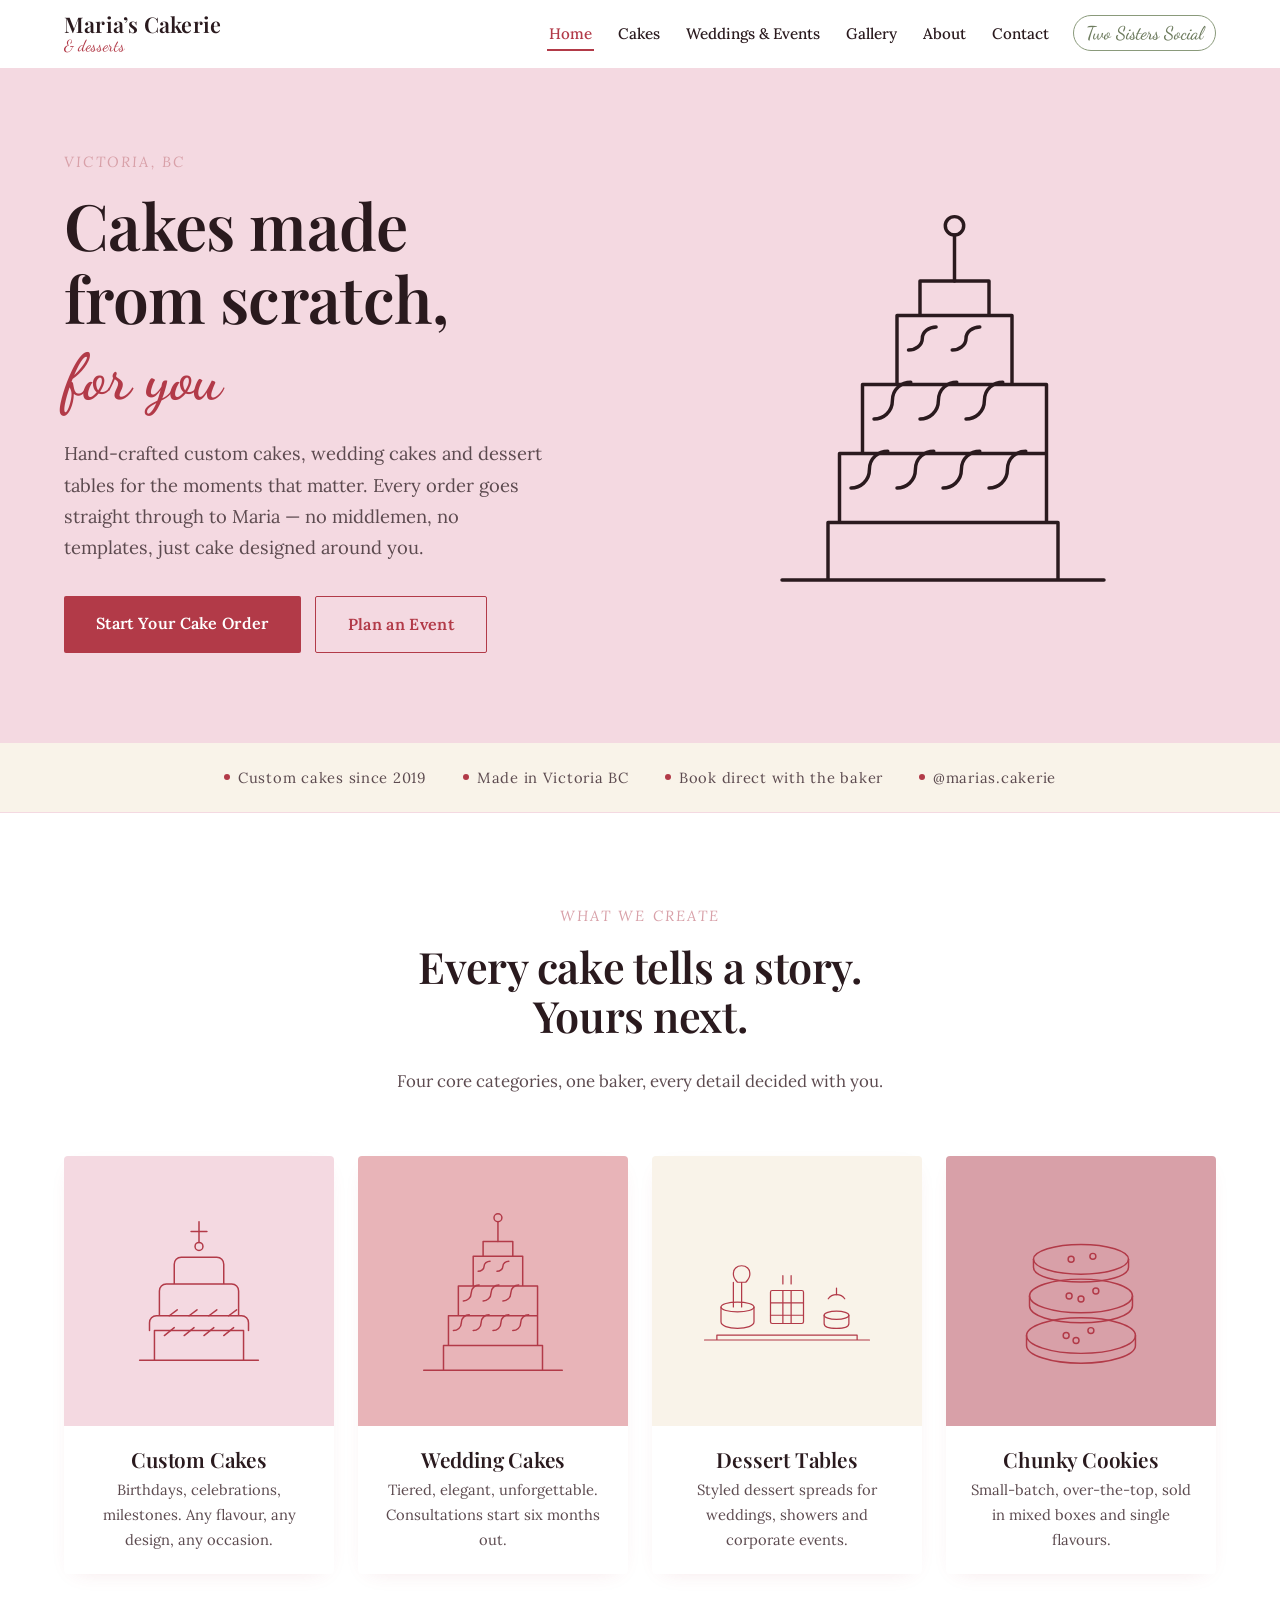
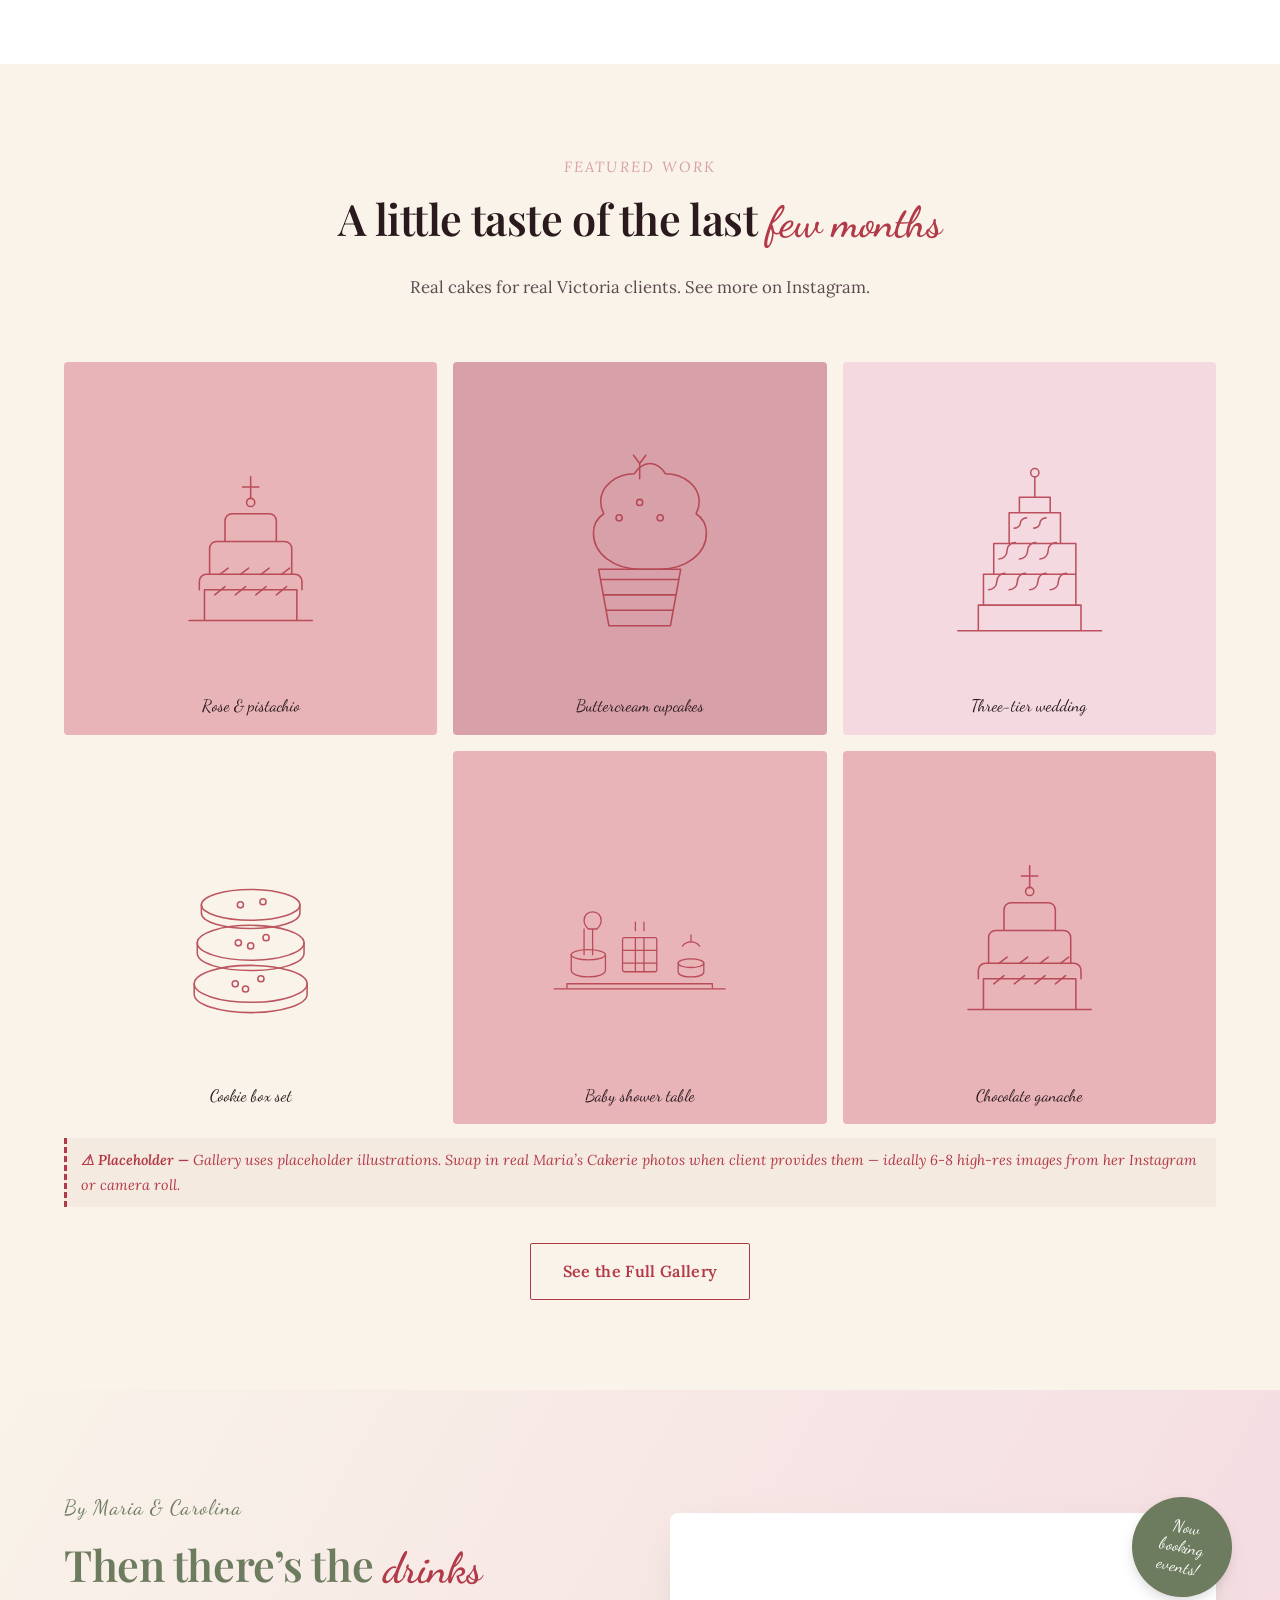
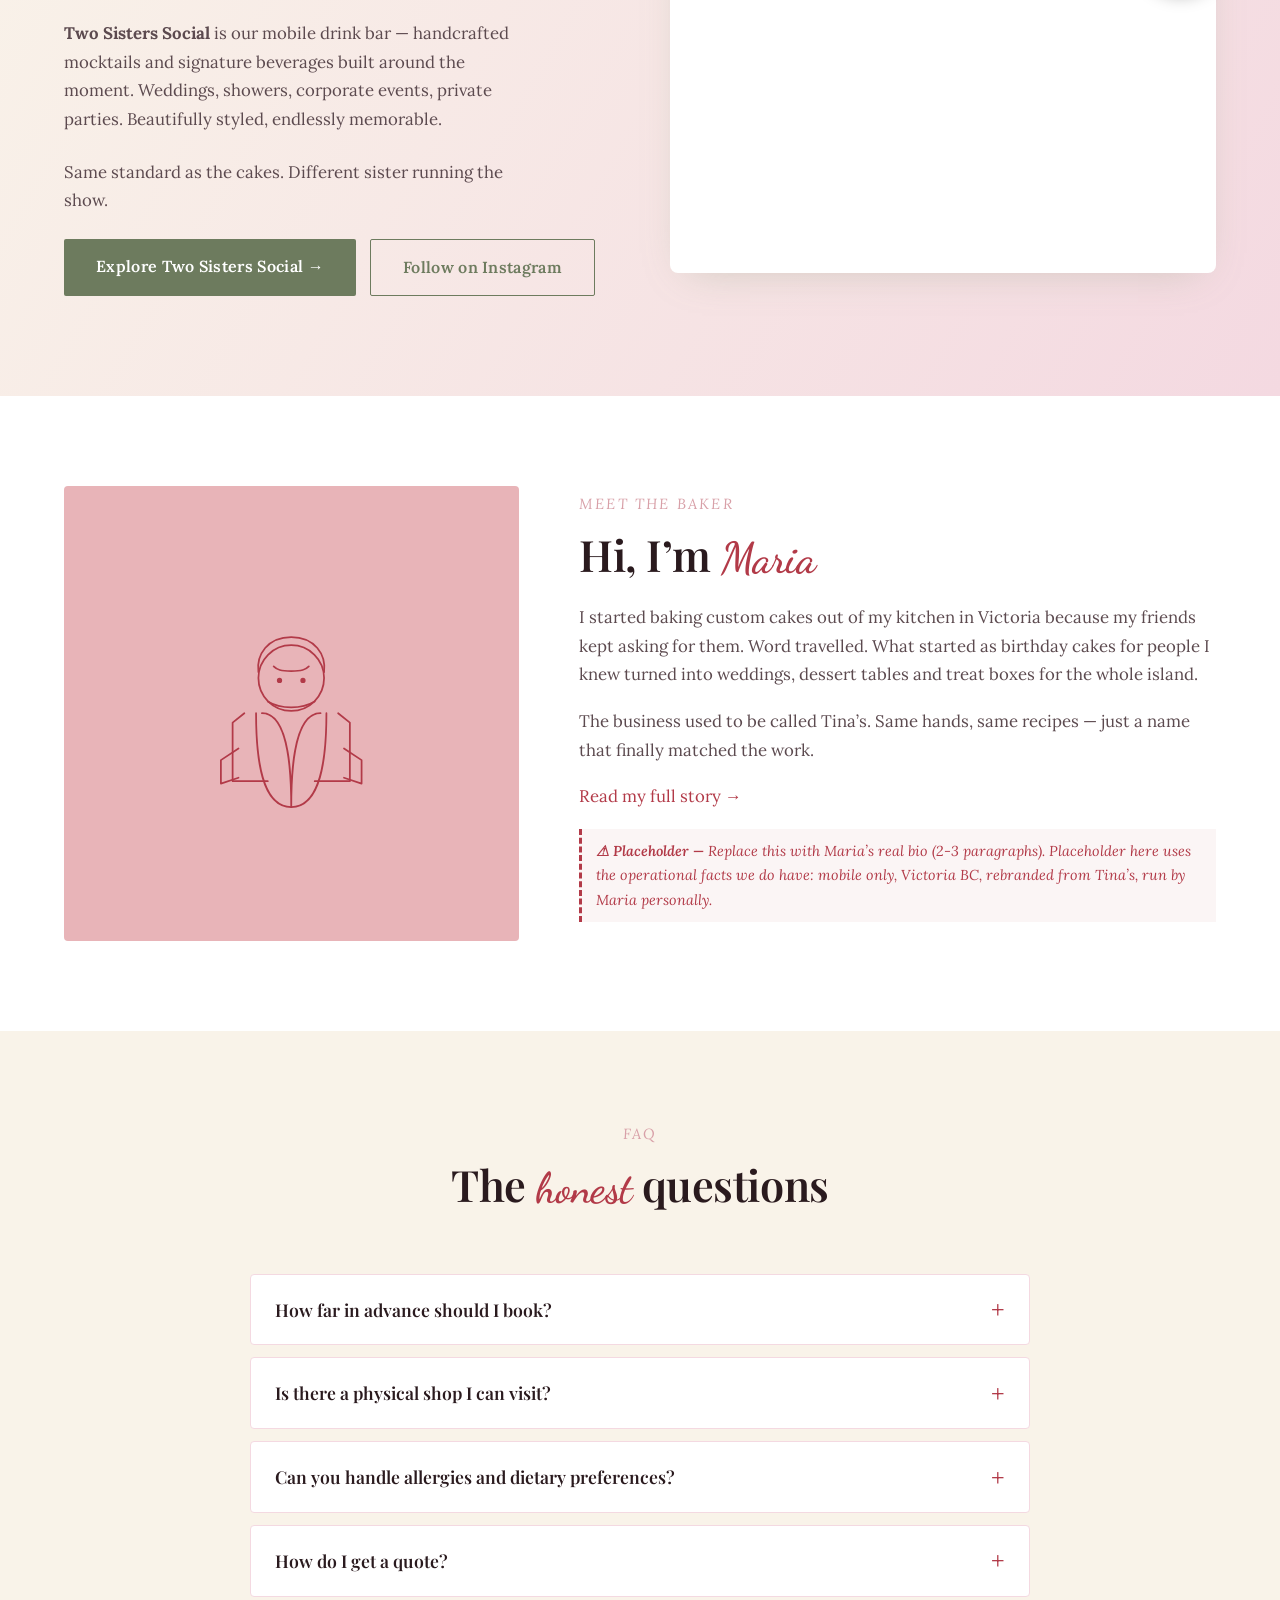
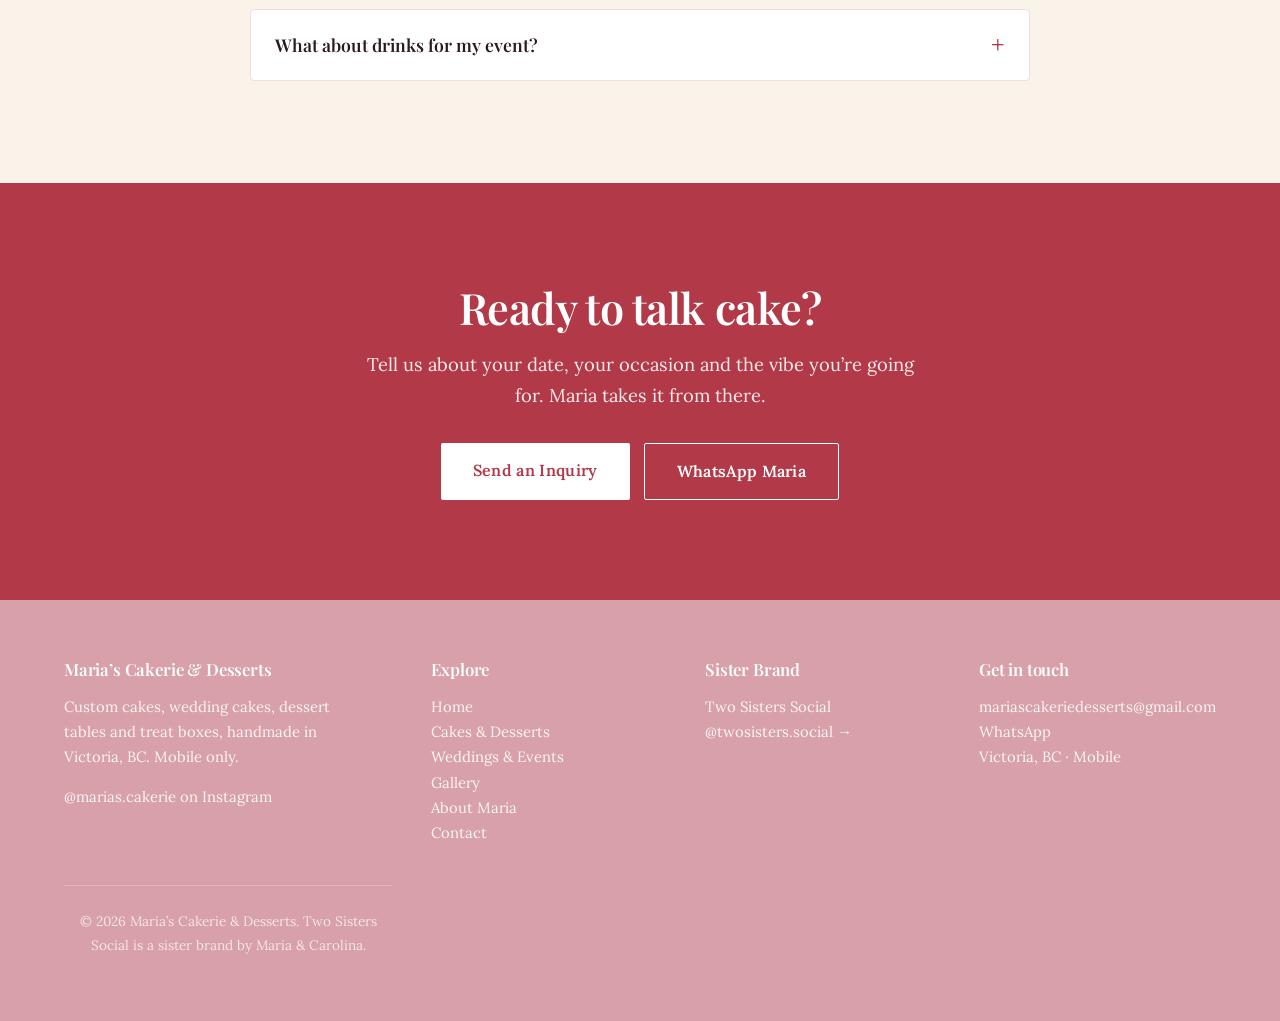
==== index.html @ 23169bbe "maria's cakerie mock — v1" ====
<!doctype html>
<html lang="en">
<head>
<meta charset="UTF-8">
<meta name="viewport" content="width=device-width, initial-scale=1.0">
<title>Maria's Cakerie & Desserts — Custom Cakes in Victoria BC</title>
<meta name="description" content="Custom cakes, wedding cakes, dessert tables and treat boxes handmade in Victoria, BC. Book direct with Maria. Sister brand Two Sisters Social handles the drinks.">
<meta name="robots" content="noindex, nofollow">
<link rel="canonical" href="./">
<link rel="preconnect" href="https://fonts.googleapis.com">
<link rel="preconnect" href="https://fonts.gstatic.com" crossorigin>
<link href="https://fonts.googleapis.com/css2?family=Playfair+Display:wght@400;500;600;700&family=Lora:wght@400;500;600&family=Dancing+Script:wght@500;600;700&display=swap" rel="stylesheet">
<link rel="stylesheet" href="styles.css">
</head>
<body><header>
<div class="wrap">
<a href="index.html" class="brand">
<span class="brand-name">Maria&rsquo;s Cakerie</span>
<span class="brand-sub">&amp; desserts</span>
</a>
<button class="nav-toggle" aria-label="Menu" onclick="document.querySelector('nav ul').classList.toggle('open')">&#9776;</button>
<nav>
<ul>
<li><a href="index.html" class="active">Home</a></li>
<li><a href="cakes.html">Cakes</a></li>
<li><a href="weddings.html">Weddings &amp; Events</a></li>
<li><a href="gallery.html">Gallery</a></li>
<li><a href="about.html">About</a></li>
<li><a href="contact.html">Contact</a></li>
<li><a href="two-sisters.html" class="nav-two-sisters">Two Sisters Social</a></li>
</ul>
</nav>
</div>
</header>
<div class="hero">
<div class="wrap">
<div class="hero-copy">
<span class="eyebrow">Victoria, BC</span>
<h1>Cakes made<br>from scratch, <span class="script">for you</span></h1>
<p class="lede">Hand-crafted custom cakes, wedding cakes and dessert tables for the moments that matter. Every order goes straight through to Maria &mdash; no middlemen, no templates, just cake designed around you.</p>
<div class="hero-cta">
<a href="contact.html" class="btn">Start Your Cake Order</a>
<a href="weddings.html" class="btn btn-outline">Plan an Event</a>
</div>
</div>
<div class="hero-visual">
<div style="width:100%;max-width:460px"><svg viewBox="0 0 200 200" fill="none" stroke="currentColor" stroke-width="1.5" stroke-linecap="round" stroke-linejoin="round"><path d="M30 180h140M50 180v-25h100v25M55 155v-30h90v30M65 125v-30h80v30M80 95v-30h50v30M90 65v-15h30v15"/><path d="M105 50V30"/><circle cx="105" cy="26" r="4"/><path d="M60 140c4 0 8-3 8-8s4-8 8-8M80 140c4 0 8-3 8-8s4-8 8-8M100 140c4 0 8-3 8-8s4-8 8-8M120 140c4 0 8-3 8-8s4-8 8-8M70 110c4 0 8-3 8-8s4-8 8-8M90 110c4 0 8-3 8-8s4-8 8-8M110 110c4 0 8-3 8-8s4-8 8-8"/><path d="M85 80c3 0 6-2 6-5s3-5 6-5"/><path d="M104 80c3 0 6-2 6-5s3-5 6-5"/></svg></div>
</div>
</div>
</div>

<div class="trust-bar">
<div class="wrap">
<ul>
<li>Custom cakes since 2019</li>
<li>Made in Victoria BC</li>
<li>Book direct with the baker</li>
<li><a href="https://www.instagram.com/marias.cakerie" target="_blank" rel="noopener" style="color:inherit">@marias.cakerie</a></li>
</ul>
</div>
</div>

<section>
<div class="wrap">
<div class="section-head">
<span class="eyebrow">What we create</span>
<h2>Every cake tells a story.<br>Yours next.</h2>
<p>Four core categories, one baker, every detail decided with you.</p>
</div>
<div class="grid-4">
<a href="cakes.html" class="card"><div class="card-visual"><svg viewBox="0 0 200 200" fill="none" stroke="currentColor" stroke-width="1.5" stroke-linecap="round" stroke-linejoin="round"><path d="M40 170h120M55 170v-30h90v30M50 140v-8c0-4 3-7 7-7h86c4 0 7 3 7 7v8M60 125v-25c0-4 3-7 7-7h66c4 0 7 3 7 7v25M75 93v-20c0-4 3-7 7-7h36c4 0 7 3 7 7v20"/><circle cx="100" cy="55" r="4"/><path d="M100 51V30"/><path d="M92 40h16"/><path d="M65 145l10-8M85 145l10-8M105 145l10-8M125 145l10-8"/><path d="M70 125l8-6M90 125l8-6M110 125l8-6M130 125l8-6"/></svg></div><div class="card-body"><h3>Custom Cakes</h3><p>Birthdays, celebrations, milestones. Any flavour, any design, any occasion.</p></div></a>
<a href="cakes.html#wedding" class="card"><div class="card-visual rose"><svg viewBox="0 0 200 200" fill="none" stroke="currentColor" stroke-width="1.5" stroke-linecap="round" stroke-linejoin="round"><path d="M30 180h140M50 180v-25h100v25M55 155v-30h90v30M65 125v-30h80v30M80 95v-30h50v30M90 65v-15h30v15"/><path d="M105 50V30"/><circle cx="105" cy="26" r="4"/><path d="M60 140c4 0 8-3 8-8s4-8 8-8M80 140c4 0 8-3 8-8s4-8 8-8M100 140c4 0 8-3 8-8s4-8 8-8M120 140c4 0 8-3 8-8s4-8 8-8M70 110c4 0 8-3 8-8s4-8 8-8M90 110c4 0 8-3 8-8s4-8 8-8M110 110c4 0 8-3 8-8s4-8 8-8"/><path d="M85 80c3 0 6-2 6-5s3-5 6-5"/><path d="M104 80c3 0 6-2 6-5s3-5 6-5"/></svg></div><div class="card-body"><h3>Wedding Cakes</h3><p>Tiered, elegant, unforgettable. Consultations start six months out.</p></div></a>
<a href="cakes.html#tables" class="card"><div class="card-visual cream"><svg viewBox="0 0 240 200" fill="none" stroke="currentColor" stroke-width="1.5" stroke-linecap="round" stroke-linejoin="round"><path d="M20 160h200M35 160v-6h170v6M40 154h160"/><ellipse cx="60" cy="120" rx="20" ry="6"/><path d="M40 120v18c0 5 9 8 20 8s20-3 20-8v-18"/><path d="M55 90v30M65 90v30M60 90c-3-3-5-6-5-10 0-6 4-10 10-10s10 4 10 10c0 4-2 7-5 10z"/><rect x="100" y="100" width="40" height="40" rx="2"/><path d="M100 115h40M100 130h40M115 100v40M125 100v40"/><path d="M115 92v-10M125 92v-10"/><ellipse cx="180" cy="130" rx="15" ry="5"/><path d="M165 130v10c0 4 7 6 15 6s15-2 15-6v-10"/><path d="M170 110c2-3 5-5 10-5s8 2 10 5"/><path d="M180 105v-8"/></svg></div><div class="card-body"><h3>Dessert Tables</h3><p>Styled dessert spreads for weddings, showers and corporate events.</p></div></a>
<a href="cakes.html#cookies" class="card"><div class="card-visual warm"><svg viewBox="0 0 200 200" fill="none" stroke="currentColor" stroke-width="1.5" stroke-linecap="round" stroke-linejoin="round"><ellipse cx="100" cy="145" rx="55" ry="18"/><path d="M45 145v10c0 10 25 18 55 18s55-8 55-18v-10"/><ellipse cx="100" cy="105" rx="52" ry="17"/><path d="M48 105v10c0 10 23 17 52 17s52-7 52-17v-10"/><ellipse cx="100" cy="68" rx="48" ry="15"/><path d="M52 68v8c0 9 22 15 48 15s48-6 48-15v-8"/><circle cx="85" cy="145" r="3"/><circle cx="110" cy="140" r="3"/><circle cx="95" cy="150" r="3"/><circle cx="88" cy="105" r="3"/><circle cx="115" cy="100" r="3"/><circle cx="100" cy="108" r="3"/><circle cx="90" cy="68" r="3"/><circle cx="112" cy="65" r="3"/></svg></div><div class="card-body"><h3>Chunky Cookies</h3><p>Small-batch, over-the-top, sold in mixed boxes and single flavours.</p></div></a>
</div>
</div>
</section>

<section class="tint">
<div class="wrap">
<div class="section-head">
<span class="eyebrow">Featured work</span>
<h2>A little taste of the last <span class="script">few months</span></h2>
<p>Real cakes for real Victoria clients. See more on Instagram.</p>
</div>
<div class="gallery-grid">
<div class="gallery-item"><svg viewBox="0 0 200 200" fill="none" stroke="currentColor" stroke-width="1.5" stroke-linecap="round" stroke-linejoin="round"><path d="M40 170h120M55 170v-30h90v30M50 140v-8c0-4 3-7 7-7h86c4 0 7 3 7 7v8M60 125v-25c0-4 3-7 7-7h66c4 0 7 3 7 7v25M75 93v-20c0-4 3-7 7-7h36c4 0 7 3 7 7v20"/><circle cx="100" cy="55" r="4"/><path d="M100 51V30"/><path d="M92 40h16"/><path d="M65 145l10-8M85 145l10-8M105 145l10-8M125 145l10-8"/><path d="M70 125l8-6M90 125l8-6M110 125l8-6M130 125l8-6"/></svg><span class="caption">Rose &amp; pistachio</span></div>
<div class="gallery-item"><svg viewBox="0 0 200 200" fill="none" stroke="currentColor" stroke-width="1.5" stroke-linecap="round" stroke-linejoin="round"><path d="M60 120l10 55h60l10-55M60 120h80M62 130h76M65 145h70M68 160h64"/><path d="M100 120c-25 0-45-15-45-35 0-8 4-15 10-19-2-4-3-8-3-12 0-15 15-27 33-27 3-6 9-10 15-10s12 4 15 10c18 0 33 12 33 27 0 4-1 8-3 12 6 4 10 11 10 19 0 20-20 35-45 35H100z"/><path d="M100 32v-15M100 17l-6-8M100 17l6-8"/><circle cx="80" cy="70" r="3"/><circle cx="120" cy="70" r="3"/><circle cx="100" cy="55" r="3"/></svg><span class="caption">Buttercream cupcakes</span></div>
<div class="gallery-item"><svg viewBox="0 0 200 200" fill="none" stroke="currentColor" stroke-width="1.5" stroke-linecap="round" stroke-linejoin="round"><path d="M30 180h140M50 180v-25h100v25M55 155v-30h90v30M65 125v-30h80v30M80 95v-30h50v30M90 65v-15h30v15"/><path d="M105 50V30"/><circle cx="105" cy="26" r="4"/><path d="M60 140c4 0 8-3 8-8s4-8 8-8M80 140c4 0 8-3 8-8s4-8 8-8M100 140c4 0 8-3 8-8s4-8 8-8M120 140c4 0 8-3 8-8s4-8 8-8M70 110c4 0 8-3 8-8s4-8 8-8M90 110c4 0 8-3 8-8s4-8 8-8M110 110c4 0 8-3 8-8s4-8 8-8"/><path d="M85 80c3 0 6-2 6-5s3-5 6-5"/><path d="M104 80c3 0 6-2 6-5s3-5 6-5"/></svg><span class="caption">Three-tier wedding</span></div>
<div class="gallery-item"><svg viewBox="0 0 200 200" fill="none" stroke="currentColor" stroke-width="1.5" stroke-linecap="round" stroke-linejoin="round"><ellipse cx="100" cy="145" rx="55" ry="18"/><path d="M45 145v10c0 10 25 18 55 18s55-8 55-18v-10"/><ellipse cx="100" cy="105" rx="52" ry="17"/><path d="M48 105v10c0 10 23 17 52 17s52-7 52-17v-10"/><ellipse cx="100" cy="68" rx="48" ry="15"/><path d="M52 68v8c0 9 22 15 48 15s48-6 48-15v-8"/><circle cx="85" cy="145" r="3"/><circle cx="110" cy="140" r="3"/><circle cx="95" cy="150" r="3"/><circle cx="88" cy="105" r="3"/><circle cx="115" cy="100" r="3"/><circle cx="100" cy="108" r="3"/><circle cx="90" cy="68" r="3"/><circle cx="112" cy="65" r="3"/></svg><span class="caption">Cookie box set</span></div>
<div class="gallery-item"><svg viewBox="0 0 240 200" fill="none" stroke="currentColor" stroke-width="1.5" stroke-linecap="round" stroke-linejoin="round"><path d="M20 160h200M35 160v-6h170v6M40 154h160"/><ellipse cx="60" cy="120" rx="20" ry="6"/><path d="M40 120v18c0 5 9 8 20 8s20-3 20-8v-18"/><path d="M55 90v30M65 90v30M60 90c-3-3-5-6-5-10 0-6 4-10 10-10s10 4 10 10c0 4-2 7-5 10z"/><rect x="100" y="100" width="40" height="40" rx="2"/><path d="M100 115h40M100 130h40M115 100v40M125 100v40"/><path d="M115 92v-10M125 92v-10"/><ellipse cx="180" cy="130" rx="15" ry="5"/><path d="M165 130v10c0 4 7 6 15 6s15-2 15-6v-10"/><path d="M170 110c2-3 5-5 10-5s8 2 10 5"/><path d="M180 105v-8"/></svg><span class="caption">Baby shower table</span></div>
<div class="gallery-item"><svg viewBox="0 0 200 200" fill="none" stroke="currentColor" stroke-width="1.5" stroke-linecap="round" stroke-linejoin="round"><path d="M40 170h120M55 170v-30h90v30M50 140v-8c0-4 3-7 7-7h86c4 0 7 3 7 7v8M60 125v-25c0-4 3-7 7-7h66c4 0 7 3 7 7v25M75 93v-20c0-4 3-7 7-7h36c4 0 7 3 7 7v20"/><circle cx="100" cy="55" r="4"/><path d="M100 51V30"/><path d="M92 40h16"/><path d="M65 145l10-8M85 145l10-8M105 145l10-8M125 145l10-8"/><path d="M70 125l8-6M90 125l8-6M110 125l8-6M130 125l8-6"/></svg><span class="caption">Chocolate ganache</span></div>
</div>
<div class="todo">Gallery uses placeholder illustrations. Swap in real Maria&rsquo;s Cakerie photos when client provides them &mdash; ideally 6-8 high-res images from her Instagram or camera roll.</div>
<p style="text-align:center;margin-top:36px"><a href="gallery.html" class="btn btn-outline">See the Full Gallery</a></p>
</div>
</section>

<!-- TWO SISTERS TEASER — the sister-brand bridge, per client's hard requirement -->
<div class="ts-teaser">
<div class="wrap">
<div>
<span class="eyebrow">By Maria &amp; Carolina</span>
<h2>Then there&rsquo;s the <span class="script">drinks</span></h2>
<p><strong>Two Sisters Social</strong> is our mobile drink bar &mdash; handcrafted mocktails and signature beverages built around the moment. Weddings, showers, corporate events, private parties. Beautifully styled, endlessly memorable.</p>
<p>Same standard as the cakes. Different sister running the show.</p>
<div class="hero-cta">
<a href="two-sisters.html" class="btn btn-sage">Explore Two Sisters Social &rarr;</a>
<a href="https://www.instagram.com/twosisters.social/" target="_blank" rel="noopener" class="btn btn-outline" style="border-color:var(--sage-dark);color:var(--sage-dark)">Follow on Instagram</a>
</div>
</div>
<div class="ts-visual">
<div class="ts-badge">Now booking events!</div>
<div><svg viewBox="0 0 240 200" fill="none" stroke="currentColor" stroke-width="1.5" stroke-linecap="round" stroke-linejoin="round"><rect x="30" y="70" width="180" height="90" rx="4"/><path d="M30 100h180M55 70v-15c0-3 2-5 5-5h120c3 0 5 2 5 5v15"/><circle cx="70" cy="175" r="12"/><circle cx="170" cy="175" r="12"/><path d="M70 175h100"/><path d="M60 130c0 3 3 5 5 5h20c3 0 5-2 5-5v-15H60zM100 130c0 3 3 5 5 5h20c3 0 5-2 5-5v-15h-30zM140 130c0 3 3 5 5 5h20c3 0 5-2 5-5v-15h-30zM180 130c0 3 3 5 5 5h20c3 0 5-2 5-5v-15h-30z"/><path d="M85 82v10M120 82v10M155 82v10M190 82v10"/><path d="M55 40h130c8 0 15-6 15-14"/><circle cx="200" cy="26" r="3"/></svg></div>
</div>
</div>
</div>

<section>
<div class="wrap">
<div class="about-preview">
<div class="about-photo"><svg viewBox="0 0 200 200" fill="none" stroke="currentColor" stroke-width="1.5" stroke-linecap="round" stroke-linejoin="round"><circle cx="100" cy="70" r="28"/><path d="M72 65c-2-15 8-30 28-30s30 15 28 30"/><path d="M60 100l-10 8v50h30M140 100l10 8v50h-30"/><path d="M75 100c25 0 25 60 25 80M125 100c-25 0-25 60-25 80"/><path d="M70 100c0 40 5 80 30 80s30-40 30-80"/><path d="M80 90c5 3 10 5 20 5s15-2 20-5"/><path d="M85 60c3 3 6 4 15 4s12-1 15-4"/><circle cx="90" cy="72" r="1.5" fill="currentColor"/><circle cx="110" cy="72" r="1.5" fill="currentColor"/><path d="M55 130l-15 10v20l15-5M145 130l15 10v20l-15-5"/></svg></div>
<div class="about-copy">
<span class="eyebrow">Meet the baker</span>
<h2>Hi, I&rsquo;m <span class="script">Maria</span></h2>
<p>I started baking custom cakes out of my kitchen in Victoria because my friends kept asking for them. Word travelled. What started as birthday cakes for people I knew turned into weddings, dessert tables and treat boxes for the whole island.</p>
<p>The business used to be called Tina&rsquo;s. Same hands, same recipes &mdash; just a name that finally matched the work.</p>
<p><a href="about.html">Read my full story &rarr;</a></p>
<div class="todo">Replace this with Maria&rsquo;s real bio (2-3 paragraphs). Placeholder here uses the operational facts we do have: mobile only, Victoria BC, rebranded from Tina&rsquo;s, run by Maria personally.</div>
</div>
</div>
</div>
</section>

<section class="tint">
<div class="wrap">
<div class="section-head">
<span class="eyebrow">FAQ</span>
<h2>The <span class="script">honest</span> questions</h2>
</div>
<div class="faq-list">
<details><summary>How far in advance should I book?</summary><p>Custom cakes and dessert tables are best booked 3-4 weeks out. Wedding cakes: six months minimum, ideally at the same time you book your venue. Two Sisters Social is booking events season-by-season.</p><div class="todo">Confirm lead-time policy with Maria.</div></details>
<details><summary>Is there a physical shop I can visit?</summary><p>Maria&rsquo;s Cakerie is mobile-only. Every order is baked to order, and we coordinate pickup or delivery in the greater Victoria BC area directly with you.</p></details>
<details><summary>Can you handle allergies and dietary preferences?</summary><p>Yes &mdash; gluten-free, dairy-free and vegan options are available on request. Please flag every allergy in your inquiry so we can plan the recipe and the kitchen accordingly.</p><div class="todo">Confirm dietary options actually offered.</div></details>
<details><summary>How do I get a quote?</summary><p>Send an inquiry through the <a href="contact.html">contact form</a> or WhatsApp with the date, guest count and any inspiration images you have. Maria will follow up within 24 hours with a quote and next steps.</p></details>
<details><summary>What about drinks for my event?</summary><p>That&rsquo;s where <a href="two-sisters.html">Two Sisters Social</a> comes in &mdash; our mobile drink bar for weddings, showers, corporate events and private parties. Book them alongside your cake for a full sweet-and-drinks experience.</p></details>
</div>
</div>
</section>

<div class="final-cta">
<div class="wrap">
<h2>Ready to talk cake?</h2>
<p>Tell us about your date, your occasion and the vibe you&rsquo;re going for. Maria takes it from there.</p>
<div class="hero-cta" style="justify-content:center">
<a href="contact.html" class="btn">Send an Inquiry</a>
<a href="https://wa.me/message/IQIPNK3446MJO1" target="_blank" rel="noopener" class="btn btn-outline">WhatsApp Maria</a>
</div>
</div>
</div>
<footer>
<div class="wrap">
<div class="footer-brand">
<h4>Maria&rsquo;s Cakerie &amp; Desserts</h4>
<p>Custom cakes, wedding cakes, dessert tables and treat boxes, handmade in Victoria, BC. Mobile only.</p>
<p style="margin-top:14px"><a href="https://www.instagram.com/marias.cakerie" target="_blank" rel="noopener">@marias.cakerie on Instagram</a></p>
</div>
<div>
<h4>Explore</h4>
<ul>
<li><a href="index.html">Home</a></li>
<li><a href="cakes.html">Cakes &amp; Desserts</a></li>
<li><a href="weddings.html">Weddings &amp; Events</a></li>
<li><a href="gallery.html">Gallery</a></li>
<li><a href="about.html">About Maria</a></li>
<li><a href="contact.html">Contact</a></li>
</ul>
</div>
<div>
<h4>Sister Brand</h4>
<ul>
<li><a href="two-sisters.html">Two Sisters Social</a></li>
<li><a href="https://www.instagram.com/twosisters.social/" target="_blank" rel="noopener">@twosisters.social &rarr;</a></li>
</ul>
</div>
<div>
<h4>Get in touch</h4>
<ul>
<li><a href="mailto:mariascakeriedesserts@gmail.com">mariascakeriedesserts@gmail.com</a></li>
<li><a href="https://wa.me/message/IQIPNK3446MJO1" target="_blank" rel="noopener">WhatsApp</a></li>
<li>Victoria, BC &middot; Mobile</li>
</ul>
</div>
</div>
<div class="wrap">
<div class="copyright">
&copy; 2026 Maria&rsquo;s Cakerie &amp; Desserts. Two Sisters Social is a sister brand by Maria &amp; Carolina.
</div>
</div>
</footer>
<script>
// Contact form no-op (mock only) — swaps to a success message
document.addEventListener('submit', function(e){
  if (e.target.matches('.contact-form')) {
    e.preventDefault();
    e.target.querySelector('.success').classList.add('show');
    e.target.querySelector('.btn').textContent = 'Sent! Maria will be in touch.';
    e.target.querySelector('.btn').disabled = true;
  }
});
</script>
</body>
</html>
---- styles.css ----
:root{
  --soft-pink:#F4D9E1;
  --brand-pink:#E8B4B8;
  --warm-rose:#D8A0A8;
  --deep-rose:#B58691;
  --cream:#F9F3E9;
  --cranberry:#B23A48;
  --cranberry-dark:#8E2C39;
  --ink:#2A1A1E;
  --steel:#5C4A4F;
  --sage:#8A9A7B;
  --sage-dark:#6D7B5E;
}
*{margin:0;padding:0;box-sizing:border-box}
html{-webkit-text-size-adjust:100%;scroll-behavior:smooth}
body{font-family:'Lora',Georgia,serif;color:var(--ink);background:#fff;line-height:1.7;font-size:17px}
img{max-width:100%;height:auto;display:block}
a{color:var(--cranberry);text-decoration:none}
a:hover{color:var(--cranberry-dark)}
.wrap{max-width:1200px;margin:0 auto;padding:0 24px}
.narrow{max-width:780px;margin:0 auto;padding:0 24px}

/* Typography */
h1,h2,h3,h4{font-family:'Playfair Display',Georgia,serif;font-weight:600;color:var(--ink);letter-spacing:-.01em;line-height:1.15}
h1{font-size:clamp(2.4rem,5vw,4rem)}
h2{font-size:clamp(1.8rem,3.5vw,2.7rem);margin-bottom:.6em}
h3{font-size:1.3rem;margin-bottom:.4em}
.script{font-family:'Dancing Script',cursive;font-weight:600;color:var(--cranberry)}
.eyebrow{font-family:'Lora',serif;font-style:italic;color:var(--warm-rose);font-size:.92rem;letter-spacing:.15em;text-transform:uppercase;margin-bottom:14px;display:block}

/* Header */
header{background:#fff;border-bottom:1px solid var(--soft-pink);position:sticky;top:0;z-index:100;padding:14px 0}
header .wrap{display:flex;align-items:center;justify-content:space-between;gap:16px}
.brand{display:flex;flex-direction:column;line-height:1;text-decoration:none}
.brand .brand-name{font-family:'Playfair Display',serif;font-size:1.35rem;color:var(--ink);font-weight:600;letter-spacing:.01em}
.brand .brand-sub{font-family:'Dancing Script',cursive;font-size:1rem;color:var(--cranberry);margin-top:2px}
nav ul{list-style:none;display:flex;gap:22px;align-items:center;margin:0}
nav a{color:var(--ink);font-size:.95rem;font-weight:500;padding:6px 2px;border-bottom:2px solid transparent;transition:border-color .18s,color .18s}
nav a:hover,nav a.active{border-bottom-color:var(--cranberry);color:var(--cranberry)}
nav a.nav-two-sisters{color:var(--sage-dark);font-family:'Dancing Script',cursive;font-size:1.15rem;padding:6px 12px;border:1.5px solid var(--sage);border-radius:20px;border-bottom:1.5px solid var(--sage)}
nav a.nav-two-sisters:hover{background:var(--sage);color:#fff}
.nav-toggle{display:none;background:none;border:0;font-size:1.6rem;color:var(--ink);cursor:pointer}

/* Buttons */
.btn{display:inline-block;padding:14px 32px;background:var(--cranberry);color:#fff;font-family:'Lora',serif;font-size:1rem;font-weight:600;border:0;border-radius:2px;cursor:pointer;letter-spacing:.02em;transition:background .18s,transform .12s}
.btn:hover{background:var(--cranberry-dark);color:#fff;transform:translateY(-1px)}
.btn-outline{background:transparent;color:var(--cranberry);border:1.5px solid var(--cranberry)}
.btn-outline:hover{background:var(--cranberry);color:#fff}
.btn-sage{background:var(--sage-dark)}
.btn-sage:hover{background:var(--sage)}
.btn-lg{padding:18px 44px;font-size:1.1rem}

/* Hero */
.hero{background:var(--soft-pink);padding:80px 0 90px;position:relative;overflow:hidden}
.hero .wrap{display:grid;grid-template-columns:1fr 1fr;gap:60px;align-items:center}
.hero-copy h1{margin-bottom:24px}
.hero-copy h1 .script{display:block;margin-top:6px}
.hero-copy p.lede{font-size:1.15rem;color:var(--steel);margin-bottom:32px;max-width:480px}
.hero-cta{display:flex;gap:14px;flex-wrap:wrap}
.hero-visual{position:relative;min-height:420px;display:flex;align-items:center;justify-content:center}
.hero-visual svg{width:100%;max-width:460px;height:auto}
.hero-decor{position:absolute;opacity:.35}
.hero-decor.top-left{top:-30px;left:-30px;width:180px;transform:rotate(-15deg)}
.hero-decor.bot-right{bottom:-40px;right:-40px;width:220px;transform:rotate(20deg)}

/* Trust bar */
.trust-bar{background:var(--cream);padding:22px 0;border-bottom:1px solid var(--soft-pink)}
.trust-bar ul{list-style:none;display:flex;justify-content:center;gap:36px;flex-wrap:wrap;color:var(--steel);font-size:.92rem;letter-spacing:.05em}
.trust-bar li{display:flex;align-items:center;gap:8px}
.trust-bar li::before{content:"";display:block;width:6px;height:6px;background:var(--cranberry);border-radius:50%}

/* Sections */
section{padding:90px 0}
section.tint{background:var(--cream)}
section.pink{background:var(--soft-pink)}
.section-head{text-align:center;max-width:640px;margin:0 auto 60px}
.section-head p{color:var(--steel);font-size:1.05rem;margin-top:12px}

/* What we create grid */
.grid-4{display:grid;grid-template-columns:repeat(4,1fr);gap:24px}
.card{background:#fff;border-radius:4px;overflow:hidden;box-shadow:0 6px 22px -12px rgba(178,58,72,.18);transition:transform .18s,box-shadow .18s}
.card:hover{transform:translateY(-4px);box-shadow:0 12px 32px -12px rgba(178,58,72,.28)}
.card-visual{aspect-ratio:1;background:var(--soft-pink);display:flex;align-items:center;justify-content:center;padding:36px}
.card-visual svg{max-width:100%;max-height:100%;height:auto;color:var(--cranberry)}
.card-body{padding:22px 20px;text-align:center}
.card-body h3{margin-bottom:6px}
.card-body p{color:var(--steel);font-size:.92rem}
.card-visual.rose{background:var(--brand-pink)}
.card-visual.cream{background:var(--cream)}
.card-visual.warm{background:var(--warm-rose)}

/* Gallery / featured work */
.gallery-grid{display:grid;grid-template-columns:repeat(3,1fr);gap:16px}
.gallery-item{aspect-ratio:1;background:var(--brand-pink);border-radius:4px;overflow:hidden;position:relative;display:flex;align-items:center;justify-content:center;padding:40px}
.gallery-item:nth-child(2n){background:var(--warm-rose)}
.gallery-item:nth-child(3n){background:var(--soft-pink)}
.gallery-item:nth-child(4n){background:var(--cream)}
.gallery-item:nth-child(6n){background:var(--brand-pink)}
.gallery-item svg{max-width:70%;max-height:70%;color:var(--cranberry);opacity:.85}
.gallery-item .caption{position:absolute;bottom:14px;left:16px;right:16px;font-family:'Dancing Script',cursive;color:var(--ink);font-size:1.05rem;text-align:center}
.gallery-tall{grid-row:span 2;aspect-ratio:1/2}

/* Two Sisters teaser */
.ts-teaser{background:linear-gradient(120deg,var(--cream) 0%,var(--soft-pink) 100%);padding:100px 0;position:relative;overflow:hidden}
.ts-teaser .wrap{display:grid;grid-template-columns:1fr 1fr;gap:60px;align-items:center}
.ts-teaser .eyebrow{color:var(--sage-dark);font-family:'Dancing Script',cursive;font-style:normal;font-size:1.3rem;letter-spacing:.05em;text-transform:none}
.ts-teaser h2{color:var(--sage-dark)}
.ts-teaser p{color:var(--steel);font-size:1.05rem;margin-bottom:24px;max-width:460px}
.ts-visual{position:relative;min-height:360px;display:flex;align-items:center;justify-content:center;background:#fff;border-radius:8px;padding:40px;box-shadow:0 12px 40px -18px rgba(138,154,123,.4)}
.ts-visual svg{max-width:280px;height:auto;color:var(--sage-dark)}
.ts-badge{position:absolute;top:-16px;right:-16px;background:var(--sage-dark);color:#fff;font-family:'Dancing Script',cursive;font-size:1.05rem;padding:14px 20px;border-radius:50%;transform:rotate(12deg);box-shadow:0 6px 16px -6px rgba(0,0,0,.25);width:100px;height:100px;display:flex;align-items:center;justify-content:center;text-align:center;line-height:1.2}

/* About preview */
.about-preview{display:grid;grid-template-columns:1fr 1.4fr;gap:60px;align-items:center}
.about-photo{aspect-ratio:1;background:var(--brand-pink);border-radius:4px;display:flex;align-items:center;justify-content:center;padding:60px}
.about-photo svg{max-width:70%;color:var(--cranberry)}
.about-copy h2{margin-bottom:20px}
.about-copy p{color:var(--steel);font-size:1.05rem;margin-bottom:18px}

/* FAQ */
.faq-list{max-width:780px;margin:0 auto}
.faq-list details{background:#fff;border:1px solid var(--soft-pink);border-radius:4px;padding:20px 24px;margin-bottom:12px;transition:box-shadow .18s}
.faq-list details[open]{box-shadow:0 6px 22px -12px rgba(178,58,72,.2)}
.faq-list summary{font-family:'Playfair Display',serif;font-weight:600;color:var(--ink);font-size:1.1rem;cursor:pointer;list-style:none;display:flex;justify-content:space-between;align-items:center;gap:14px}
.faq-list summary::after{content:'+';font-size:1.6rem;color:var(--cranberry);font-family:'Lora',serif;font-weight:400;line-height:1}
.faq-list details[open] summary::after{content:'−'}
.faq-list details p{margin-top:14px;color:var(--steel);font-size:1rem}

/* Contact / final CTA */
.final-cta{background:var(--cranberry);color:#fff;padding:100px 0;text-align:center}
.final-cta h2{color:#fff;margin-bottom:16px}
.final-cta p{color:rgba(255,255,255,.9);font-size:1.15rem;margin-bottom:32px;max-width:560px;margin-left:auto;margin-right:auto}
.final-cta .btn{background:#fff;color:var(--cranberry)}
.final-cta .btn:hover{background:var(--cream)}
.final-cta .btn-outline{background:transparent;color:#fff;border-color:#fff}
.final-cta .btn-outline:hover{background:#fff;color:var(--cranberry)}

/* Contact form */
.contact-grid{display:grid;grid-template-columns:1.2fr 1fr;gap:60px;align-items:start}
.contact-info h3{margin-bottom:14px}
.contact-info p{color:var(--steel);margin-bottom:24px}
.contact-info dl{display:grid;gap:14px}
.contact-info dt{font-family:'Playfair Display',serif;color:var(--cranberry);font-weight:600;font-size:.95rem}
.contact-info dd{color:var(--ink);font-size:1rem}
.contact-form{background:var(--cream);padding:36px;border-radius:4px}
.contact-form label{display:block;margin-bottom:16px}
.contact-form label span{display:block;font-size:.9rem;color:var(--steel);margin-bottom:6px;font-weight:500}
.contact-form input,.contact-form select,.contact-form textarea{width:100%;padding:12px 14px;border:1px solid var(--warm-rose);background:#fff;font-family:inherit;font-size:1rem;color:var(--ink);border-radius:2px;outline:none;transition:border-color .18s}
.contact-form input:focus,.contact-form select:focus,.contact-form textarea:focus{border-color:var(--cranberry)}
.contact-form textarea{min-height:120px;resize:vertical}
.contact-form .btn{width:100%;margin-top:8px}
.contact-form .success{padding:16px;background:var(--soft-pink);border-radius:2px;color:var(--ink);margin-top:16px;text-align:center;display:none}
.contact-form .success.show{display:block}

/* Two Sisters page (secondary palette) */
body.ts-page .hero{background:linear-gradient(120deg,var(--cream) 0%,var(--soft-pink) 100%)}
body.ts-page .hero-copy h1 .script,body.ts-page nav a.active{color:var(--sage-dark)}
body.ts-page .btn{background:var(--sage-dark)}
body.ts-page .btn:hover{background:var(--sage)}
body.ts-page .btn-outline{background:transparent;color:var(--sage-dark);border-color:var(--sage-dark)}
body.ts-page .btn-outline:hover{background:var(--sage-dark);color:#fff}
body.ts-page .final-cta{background:var(--sage-dark)}
body.ts-page .final-cta .btn{color:var(--sage-dark)}
body.ts-page .card-visual svg,body.ts-page .gallery-item svg,body.ts-page .about-photo svg{color:var(--sage-dark)}
body.ts-page section.pink{background:var(--soft-pink)}
body.ts-page .card-body p a{color:var(--sage-dark)}
body.ts-page .eyebrow{color:var(--sage-dark)}

/* Footer */
footer{background:var(--warm-rose);color:#fff;padding:60px 0 24px}
footer .wrap{display:grid;grid-template-columns:1.4fr 1fr 1fr 1fr;gap:40px;margin-bottom:40px}
footer h4{color:#fff;font-family:'Playfair Display',serif;font-size:1.05rem;margin-bottom:14px}
footer p,footer li{color:rgba(255,255,255,.9);font-size:.93rem;line-height:1.7}
footer ul{list-style:none}
footer a{color:rgba(255,255,255,.9);border-bottom:1px solid transparent;transition:border-color .18s}
footer a:hover{color:#fff;border-bottom-color:rgba(255,255,255,.6)}
footer .footer-brand p{max-width:280px;margin-top:10px}
footer .copyright{border-top:1px solid rgba(255,255,255,.25);padding-top:24px;text-align:center;font-size:.85rem;color:rgba(255,255,255,.75)}
footer .copyright a{color:rgba(255,255,255,.9)}
footer .placeholder-note{background:rgba(255,255,255,.15);border:1px dashed rgba(255,255,255,.4);padding:14px 18px;border-radius:4px;margin-top:14px;font-size:.85rem}

/* Placeholder / TODO markers for client review */
.todo{border-left:3px dashed var(--cranberry);background:rgba(178,58,72,.05);padding:10px 14px;margin:14px 0;font-size:.9rem;color:var(--cranberry);font-family:'Lora',serif;font-style:italic}
.todo::before{content:"⚠ Placeholder — ";font-weight:600}

/* Responsive */
@media(max-width:960px){
  .hero .wrap,.ts-teaser .wrap,.about-preview,.contact-grid{grid-template-columns:1fr;gap:40px}
  .grid-4{grid-template-columns:repeat(2,1fr)}
  .gallery-grid{grid-template-columns:repeat(2,1fr)}
  .gallery-tall{grid-row:auto;aspect-ratio:1}
  footer .wrap{grid-template-columns:1fr 1fr;gap:32px}
  .hero-visual{min-height:280px}
  section{padding:70px 0}
}
@media(max-width:640px){
  .grid-4,.gallery-grid,footer .wrap{grid-template-columns:1fr}
  nav ul{display:none;position:absolute;top:100%;left:0;right:0;background:#fff;flex-direction:column;padding:20px 24px;gap:16px;border-bottom:1px solid var(--soft-pink);box-shadow:0 8px 22px -8px rgba(0,0,0,.15)}
  nav ul.open{display:flex}
  .nav-toggle{display:block}
  header{position:relative}
  .trust-bar ul{gap:16px 24px}
  section{padding:56px 0}
  .final-cta{padding:70px 0}
  .hero{padding:56px 0 64px}
}
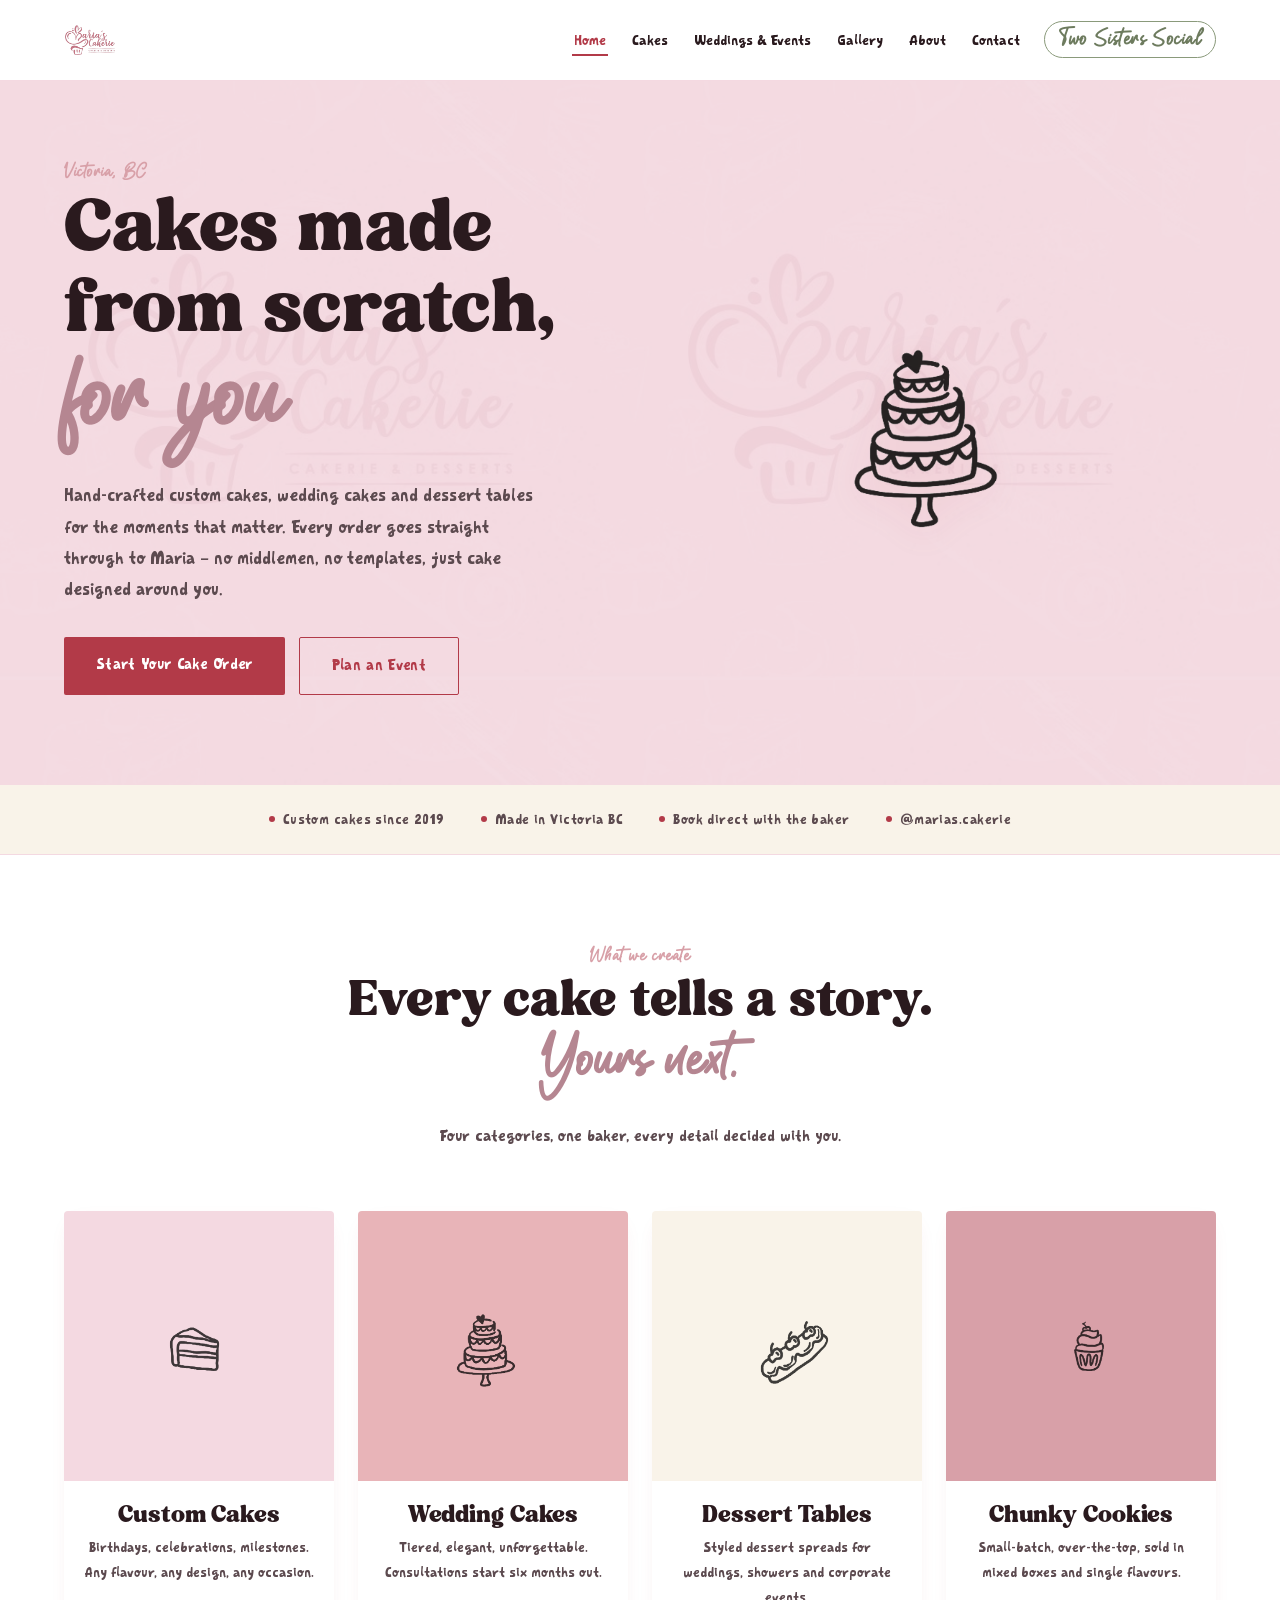
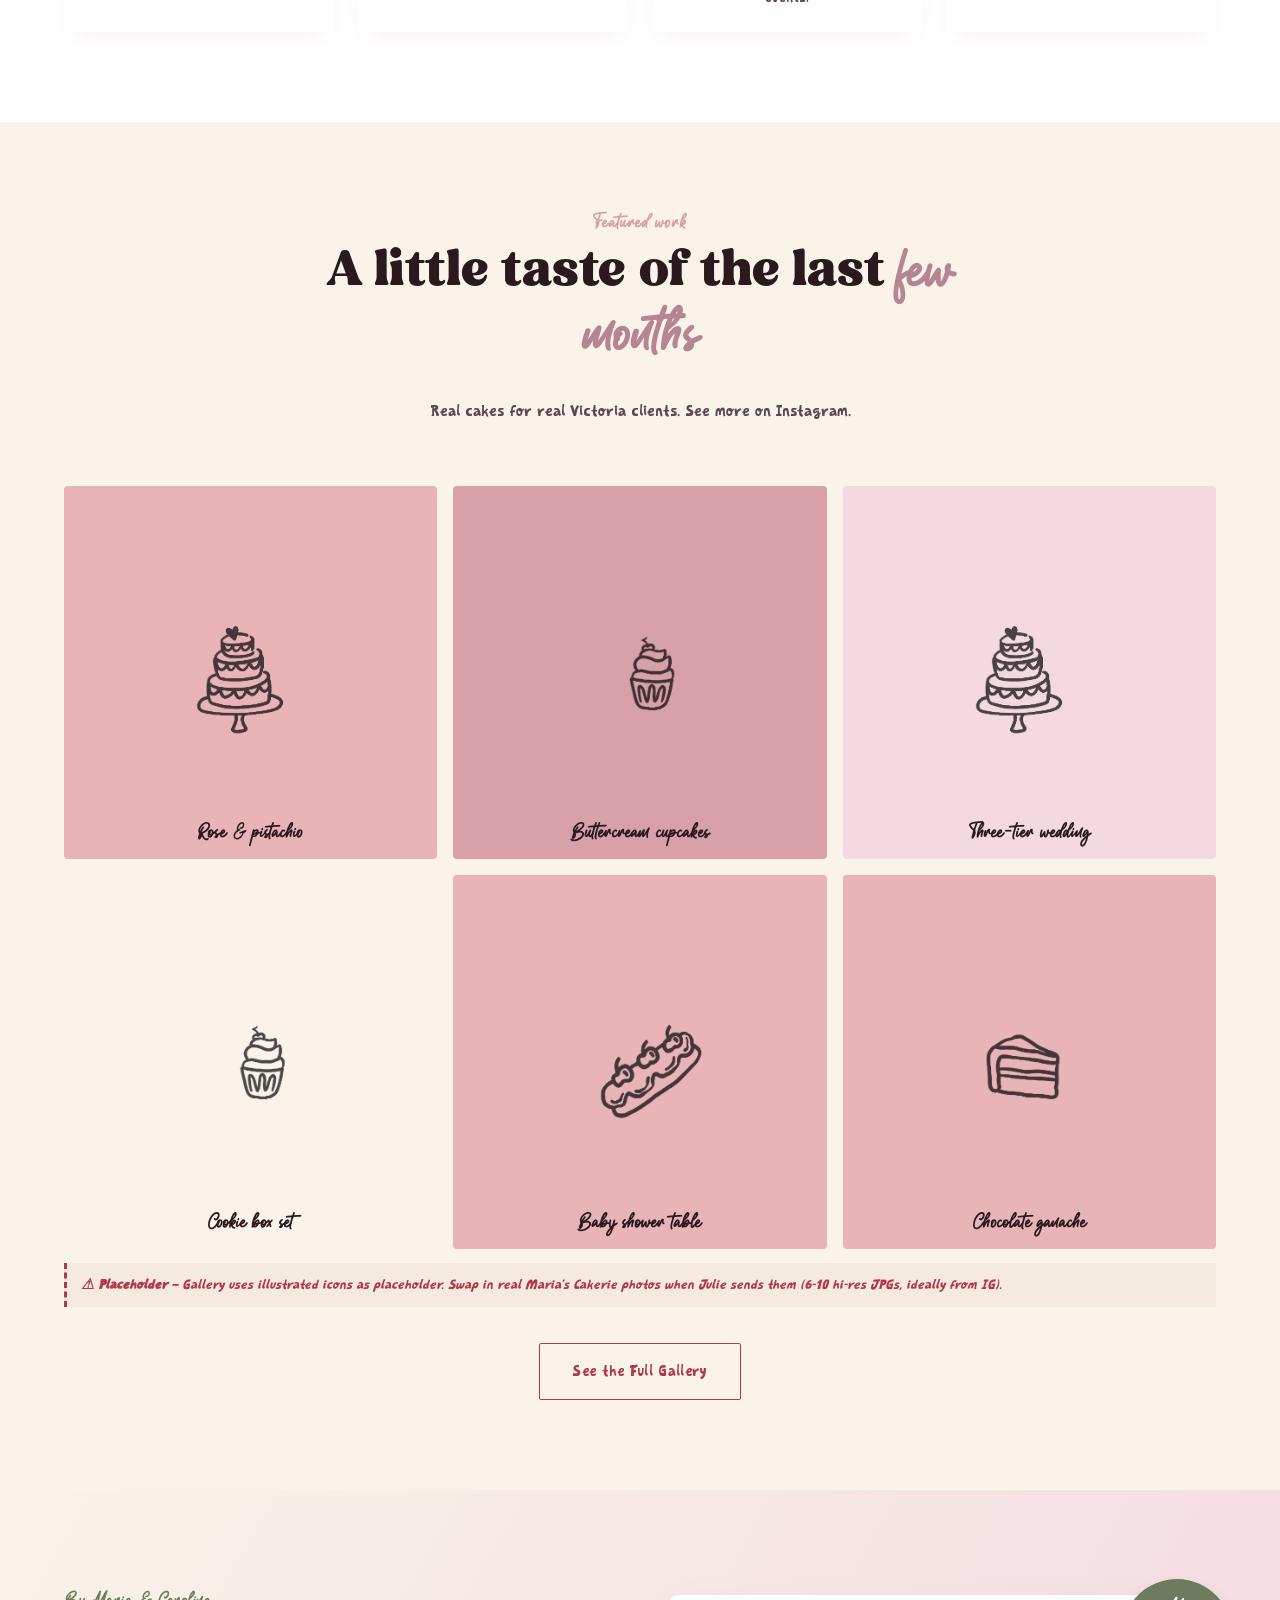
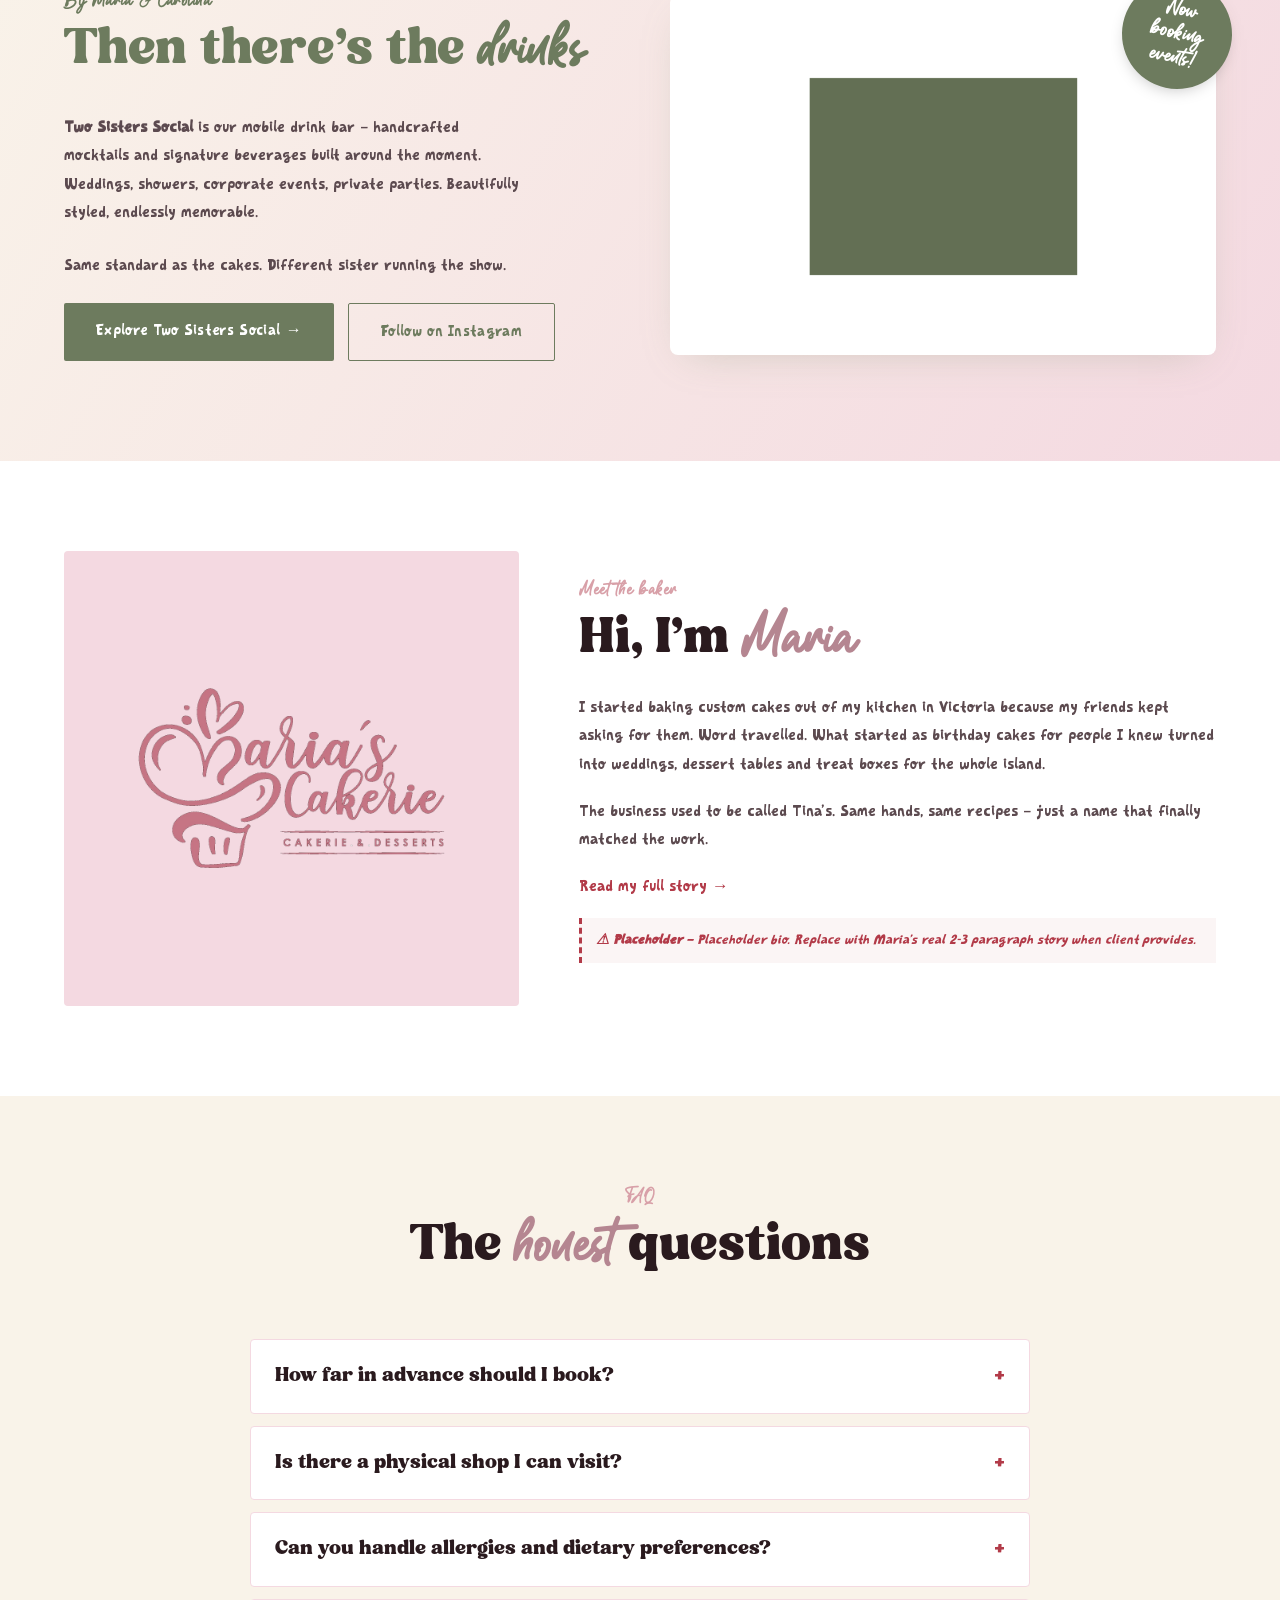
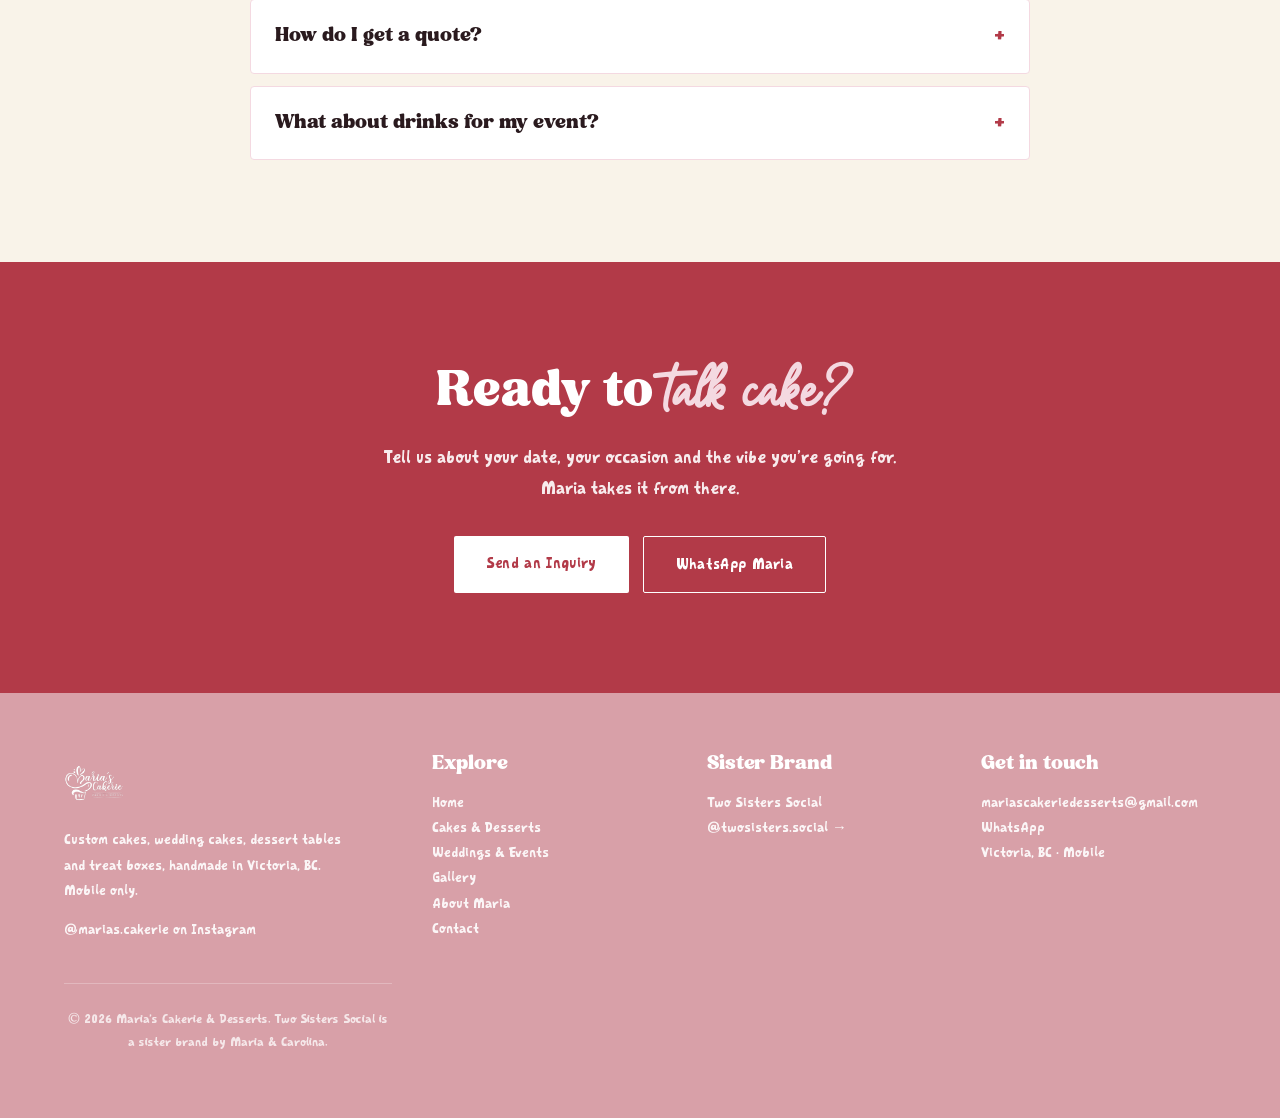
==== commit b88a430f: "v2 — real logo, custom fonts (Fresh Mango / Aesthetic Monoline / Woolen Plaid Sans), Julie's icons f" ====
--- a/index.html
+++ b/index.html
@@ -11,12 +11,12 @@
 <link rel="preconnect" href="https://fonts.gstatic.com" crossorigin>
 <link href="https://fonts.googleapis.com/css2?family=Playfair+Display:wght@400;500;600;700&family=Lora:wght@400;500;600&family=Dancing+Script:wght@500;600;700&display=swap" rel="stylesheet">
 <link rel="stylesheet" href="styles.css">
+<link rel="icon" type="image/png" href="assets/marys-logo-rose.png">
 </head>
 <body><header>
 <div class="wrap">
 <a href="index.html" class="brand">
-<span class="brand-name">Maria&rsquo;s Cakerie</span>
-<span class="brand-sub">&amp; desserts</span>
+<img src="assets/marys-logo-rose.png" alt="Maria&rsquo;s Cakerie &amp; Desserts">
 </a>
 <button class="nav-toggle" aria-label="Menu" onclick="document.querySelector('nav ul').classList.toggle('open')">&#9776;</button>
 <nav>
@@ -36,7 +36,7 @@
 <div class="wrap">
 <div class="hero-copy">
 <span class="eyebrow">Victoria, BC</span>
-<h1>Cakes made<br>from scratch, <span class="script">for you</span></h1>
+<h1>Cakes made from scratch, <span class="script">for you</span></h1>
 <p class="lede">Hand-crafted custom cakes, wedding cakes and dessert tables for the moments that matter. Every order goes straight through to Maria &mdash; no middlemen, no templates, just cake designed around you.</p>
 <div class="hero-cta">
 <a href="contact.html" class="btn">Start Your Cake Order</a>
@@ -44,7 +44,7 @@
 </div>
 </div>
 <div class="hero-visual">
-<div style="width:100%;max-width:460px"><svg viewBox="0 0 200 200" fill="none" stroke="currentColor" stroke-width="1.5" stroke-linecap="round" stroke-linejoin="round"><path d="M30 180h140M50 180v-25h100v25M55 155v-30h90v30M65 125v-30h80v30M80 95v-30h50v30M90 65v-15h30v15"/><path d="M105 50V30"/><circle cx="105" cy="26" r="4"/><path d="M60 140c4 0 8-3 8-8s4-8 8-8M80 140c4 0 8-3 8-8s4-8 8-8M100 140c4 0 8-3 8-8s4-8 8-8M120 140c4 0 8-3 8-8s4-8 8-8M70 110c4 0 8-3 8-8s4-8 8-8M90 110c4 0 8-3 8-8s4-8 8-8M110 110c4 0 8-3 8-8s4-8 8-8"/><path d="M85 80c3 0 6-2 6-5s3-5 6-5"/><path d="M104 80c3 0 6-2 6-5s3-5 6-5"/></svg></div>
+<img src="assets/icons/cake.png" alt="Custom wedding cake illustration" class="hero-icon">
 </div>
 </div>
 </div>
@@ -64,14 +64,14 @@
 <div class="wrap">
 <div class="section-head">
 <span class="eyebrow">What we create</span>
-<h2>Every cake tells a story.<br>Yours next.</h2>
-<p>Four core categories, one baker, every detail decided with you.</p>
+<h2>Every cake tells a story. <span class="script">Yours next.</span></h2>
+<p>Four categories, one baker, every detail decided with you.</p>
 </div>
 <div class="grid-4">
-<a href="cakes.html" class="card"><div class="card-visual"><svg viewBox="0 0 200 200" fill="none" stroke="currentColor" stroke-width="1.5" stroke-linecap="round" stroke-linejoin="round"><path d="M40 170h120M55 170v-30h90v30M50 140v-8c0-4 3-7 7-7h86c4 0 7 3 7 7v8M60 125v-25c0-4 3-7 7-7h66c4 0 7 3 7 7v25M75 93v-20c0-4 3-7 7-7h36c4 0 7 3 7 7v20"/><circle cx="100" cy="55" r="4"/><path d="M100 51V30"/><path d="M92 40h16"/><path d="M65 145l10-8M85 145l10-8M105 145l10-8M125 145l10-8"/><path d="M70 125l8-6M90 125l8-6M110 125l8-6M130 125l8-6"/></svg></div><div class="card-body"><h3>Custom Cakes</h3><p>Birthdays, celebrations, milestones. Any flavour, any design, any occasion.</p></div></a>
-<a href="cakes.html#wedding" class="card"><div class="card-visual rose"><svg viewBox="0 0 200 200" fill="none" stroke="currentColor" stroke-width="1.5" stroke-linecap="round" stroke-linejoin="round"><path d="M30 180h140M50 180v-25h100v25M55 155v-30h90v30M65 125v-30h80v30M80 95v-30h50v30M90 65v-15h30v15"/><path d="M105 50V30"/><circle cx="105" cy="26" r="4"/><path d="M60 140c4 0 8-3 8-8s4-8 8-8M80 140c4 0 8-3 8-8s4-8 8-8M100 140c4 0 8-3 8-8s4-8 8-8M120 140c4 0 8-3 8-8s4-8 8-8M70 110c4 0 8-3 8-8s4-8 8-8M90 110c4 0 8-3 8-8s4-8 8-8M110 110c4 0 8-3 8-8s4-8 8-8"/><path d="M85 80c3 0 6-2 6-5s3-5 6-5"/><path d="M104 80c3 0 6-2 6-5s3-5 6-5"/></svg></div><div class="card-body"><h3>Wedding Cakes</h3><p>Tiered, elegant, unforgettable. Consultations start six months out.</p></div></a>
-<a href="cakes.html#tables" class="card"><div class="card-visual cream"><svg viewBox="0 0 240 200" fill="none" stroke="currentColor" stroke-width="1.5" stroke-linecap="round" stroke-linejoin="round"><path d="M20 160h200M35 160v-6h170v6M40 154h160"/><ellipse cx="60" cy="120" rx="20" ry="6"/><path d="M40 120v18c0 5 9 8 20 8s20-3 20-8v-18"/><path d="M55 90v30M65 90v30M60 90c-3-3-5-6-5-10 0-6 4-10 10-10s10 4 10 10c0 4-2 7-5 10z"/><rect x="100" y="100" width="40" height="40" rx="2"/><path d="M100 115h40M100 130h40M115 100v40M125 100v40"/><path d="M115 92v-10M125 92v-10"/><ellipse cx="180" cy="130" rx="15" ry="5"/><path d="M165 130v10c0 4 7 6 15 6s15-2 15-6v-10"/><path d="M170 110c2-3 5-5 10-5s8 2 10 5"/><path d="M180 105v-8"/></svg></div><div class="card-body"><h3>Dessert Tables</h3><p>Styled dessert spreads for weddings, showers and corporate events.</p></div></a>
-<a href="cakes.html#cookies" class="card"><div class="card-visual warm"><svg viewBox="0 0 200 200" fill="none" stroke="currentColor" stroke-width="1.5" stroke-linecap="round" stroke-linejoin="round"><ellipse cx="100" cy="145" rx="55" ry="18"/><path d="M45 145v10c0 10 25 18 55 18s55-8 55-18v-10"/><ellipse cx="100" cy="105" rx="52" ry="17"/><path d="M48 105v10c0 10 23 17 52 17s52-7 52-17v-10"/><ellipse cx="100" cy="68" rx="48" ry="15"/><path d="M52 68v8c0 9 22 15 48 15s48-6 48-15v-8"/><circle cx="85" cy="145" r="3"/><circle cx="110" cy="140" r="3"/><circle cx="95" cy="150" r="3"/><circle cx="88" cy="105" r="3"/><circle cx="115" cy="100" r="3"/><circle cx="100" cy="108" r="3"/><circle cx="90" cy="68" r="3"/><circle cx="112" cy="65" r="3"/></svg></div><div class="card-body"><h3>Chunky Cookies</h3><p>Small-batch, over-the-top, sold in mixed boxes and single flavours.</p></div></a>
+<a href="cakes.html" class="card"><div class="card-visual"><img src="assets/icons/pcake.png" alt="Custom cake slice"></div><div class="card-body"><h3>Custom Cakes</h3><p>Birthdays, celebrations, milestones. Any flavour, any design, any occasion.</p></div></a>
+<a href="cakes.html#wedding" class="card"><div class="card-visual rose"><img src="assets/icons/cake.png" alt="Wedding cake"></div><div class="card-body"><h3>Wedding Cakes</h3><p>Tiered, elegant, unforgettable. Consultations start six months out.</p></div></a>
+<a href="cakes.html#tables" class="card"><div class="card-visual cream"><img src="assets/icons/dessert.png" alt="Dessert eclair"></div><div class="card-body"><h3>Dessert Tables</h3><p>Styled dessert spreads for weddings, showers and corporate events.</p></div></a>
+<a href="cakes.html#cookies" class="card"><div class="card-visual warm"><img src="assets/icons/cupcake.png" alt="Chunky cookie"></div><div class="card-body"><h3>Chunky Cookies</h3><p>Small-batch, over-the-top, sold in mixed boxes and single flavours.</p></div></a>
 </div>
 </div>
 </section>
@@ -84,14 +84,14 @@
 <p>Real cakes for real Victoria clients. See more on Instagram.</p>
 </div>
 <div class="gallery-grid">
-<div class="gallery-item"><svg viewBox="0 0 200 200" fill="none" stroke="currentColor" stroke-width="1.5" stroke-linecap="round" stroke-linejoin="round"><path d="M40 170h120M55 170v-30h90v30M50 140v-8c0-4 3-7 7-7h86c4 0 7 3 7 7v8M60 125v-25c0-4 3-7 7-7h66c4 0 7 3 7 7v25M75 93v-20c0-4 3-7 7-7h36c4 0 7 3 7 7v20"/><circle cx="100" cy="55" r="4"/><path d="M100 51V30"/><path d="M92 40h16"/><path d="M65 145l10-8M85 145l10-8M105 145l10-8M125 145l10-8"/><path d="M70 125l8-6M90 125l8-6M110 125l8-6M130 125l8-6"/></svg><span class="caption">Rose &amp; pistachio</span></div>
-<div class="gallery-item"><svg viewBox="0 0 200 200" fill="none" stroke="currentColor" stroke-width="1.5" stroke-linecap="round" stroke-linejoin="round"><path d="M60 120l10 55h60l10-55M60 120h80M62 130h76M65 145h70M68 160h64"/><path d="M100 120c-25 0-45-15-45-35 0-8 4-15 10-19-2-4-3-8-3-12 0-15 15-27 33-27 3-6 9-10 15-10s12 4 15 10c18 0 33 12 33 27 0 4-1 8-3 12 6 4 10 11 10 19 0 20-20 35-45 35H100z"/><path d="M100 32v-15M100 17l-6-8M100 17l6-8"/><circle cx="80" cy="70" r="3"/><circle cx="120" cy="70" r="3"/><circle cx="100" cy="55" r="3"/></svg><span class="caption">Buttercream cupcakes</span></div>
-<div class="gallery-item"><svg viewBox="0 0 200 200" fill="none" stroke="currentColor" stroke-width="1.5" stroke-linecap="round" stroke-linejoin="round"><path d="M30 180h140M50 180v-25h100v25M55 155v-30h90v30M65 125v-30h80v30M80 95v-30h50v30M90 65v-15h30v15"/><path d="M105 50V30"/><circle cx="105" cy="26" r="4"/><path d="M60 140c4 0 8-3 8-8s4-8 8-8M80 140c4 0 8-3 8-8s4-8 8-8M100 140c4 0 8-3 8-8s4-8 8-8M120 140c4 0 8-3 8-8s4-8 8-8M70 110c4 0 8-3 8-8s4-8 8-8M90 110c4 0 8-3 8-8s4-8 8-8M110 110c4 0 8-3 8-8s4-8 8-8"/><path d="M85 80c3 0 6-2 6-5s3-5 6-5"/><path d="M104 80c3 0 6-2 6-5s3-5 6-5"/></svg><span class="caption">Three-tier wedding</span></div>
-<div class="gallery-item"><svg viewBox="0 0 200 200" fill="none" stroke="currentColor" stroke-width="1.5" stroke-linecap="round" stroke-linejoin="round"><ellipse cx="100" cy="145" rx="55" ry="18"/><path d="M45 145v10c0 10 25 18 55 18s55-8 55-18v-10"/><ellipse cx="100" cy="105" rx="52" ry="17"/><path d="M48 105v10c0 10 23 17 52 17s52-7 52-17v-10"/><ellipse cx="100" cy="68" rx="48" ry="15"/><path d="M52 68v8c0 9 22 15 48 15s48-6 48-15v-8"/><circle cx="85" cy="145" r="3"/><circle cx="110" cy="140" r="3"/><circle cx="95" cy="150" r="3"/><circle cx="88" cy="105" r="3"/><circle cx="115" cy="100" r="3"/><circle cx="100" cy="108" r="3"/><circle cx="90" cy="68" r="3"/><circle cx="112" cy="65" r="3"/></svg><span class="caption">Cookie box set</span></div>
-<div class="gallery-item"><svg viewBox="0 0 240 200" fill="none" stroke="currentColor" stroke-width="1.5" stroke-linecap="round" stroke-linejoin="round"><path d="M20 160h200M35 160v-6h170v6M40 154h160"/><ellipse cx="60" cy="120" rx="20" ry="6"/><path d="M40 120v18c0 5 9 8 20 8s20-3 20-8v-18"/><path d="M55 90v30M65 90v30M60 90c-3-3-5-6-5-10 0-6 4-10 10-10s10 4 10 10c0 4-2 7-5 10z"/><rect x="100" y="100" width="40" height="40" rx="2"/><path d="M100 115h40M100 130h40M115 100v40M125 100v40"/><path d="M115 92v-10M125 92v-10"/><ellipse cx="180" cy="130" rx="15" ry="5"/><path d="M165 130v10c0 4 7 6 15 6s15-2 15-6v-10"/><path d="M170 110c2-3 5-5 10-5s8 2 10 5"/><path d="M180 105v-8"/></svg><span class="caption">Baby shower table</span></div>
-<div class="gallery-item"><svg viewBox="0 0 200 200" fill="none" stroke="currentColor" stroke-width="1.5" stroke-linecap="round" stroke-linejoin="round"><path d="M40 170h120M55 170v-30h90v30M50 140v-8c0-4 3-7 7-7h86c4 0 7 3 7 7v8M60 125v-25c0-4 3-7 7-7h66c4 0 7 3 7 7v25M75 93v-20c0-4 3-7 7-7h36c4 0 7 3 7 7v20"/><circle cx="100" cy="55" r="4"/><path d="M100 51V30"/><path d="M92 40h16"/><path d="M65 145l10-8M85 145l10-8M105 145l10-8M125 145l10-8"/><path d="M70 125l8-6M90 125l8-6M110 125l8-6M130 125l8-6"/></svg><span class="caption">Chocolate ganache</span></div>
-</div>
-<div class="todo">Gallery uses placeholder illustrations. Swap in real Maria&rsquo;s Cakerie photos when client provides them &mdash; ideally 6-8 high-res images from her Instagram or camera roll.</div>
+<div class="gallery-item"><img src="assets/icons/cake.png" alt=""><span class="caption">Rose &amp; pistachio</span></div>
+<div class="gallery-item"><img src="assets/icons/cupcake.png" alt=""><span class="caption">Buttercream cupcakes</span></div>
+<div class="gallery-item"><img src="assets/icons/cake.png" alt=""><span class="caption">Three-tier wedding</span></div>
+<div class="gallery-item"><img src="assets/icons/cupcake.png" alt=""><span class="caption">Cookie box set</span></div>
+<div class="gallery-item"><img src="assets/icons/dessert.png" alt=""><span class="caption">Baby shower table</span></div>
+<div class="gallery-item"><img src="assets/icons/pcake.png" alt=""><span class="caption">Chocolate ganache</span></div>
+</div>
+<div class="todo">Gallery uses illustrated icons as placeholder. Swap in real Maria&rsquo;s Cakerie photos when Julie sends them (6-10 hi-res JPGs, ideally from IG).</div>
 <p style="text-align:center;margin-top:36px"><a href="gallery.html" class="btn btn-outline">See the Full Gallery</a></p>
 </div>
 </section>
@@ -111,7 +111,7 @@
 </div>
 <div class="ts-visual">
 <div class="ts-badge">Now booking events!</div>
-<div><svg viewBox="0 0 240 200" fill="none" stroke="currentColor" stroke-width="1.5" stroke-linecap="round" stroke-linejoin="round"><rect x="30" y="70" width="180" height="90" rx="4"/><path d="M30 100h180M55 70v-15c0-3 2-5 5-5h120c3 0 5 2 5 5v15"/><circle cx="70" cy="175" r="12"/><circle cx="170" cy="175" r="12"/><path d="M70 175h100"/><path d="M60 130c0 3 3 5 5 5h20c3 0 5-2 5-5v-15H60zM100 130c0 3 3 5 5 5h20c3 0 5-2 5-5v-15h-30zM140 130c0 3 3 5 5 5h20c3 0 5-2 5-5v-15h-30zM180 130c0 3 3 5 5 5h20c3 0 5-2 5-5v-15h-30z"/><path d="M85 82v10M120 82v10M155 82v10M190 82v10"/><path d="M55 40h130c8 0 15-6 15-14"/><circle cx="200" cy="26" r="3"/></svg></div>
+<img src="assets/icons/cocktails.png" alt="Two Sisters cocktail menu illustrations">
 </div>
 </div>
 </div>
@@ -119,14 +119,14 @@
 <section>
 <div class="wrap">
 <div class="about-preview">
-<div class="about-photo"><svg viewBox="0 0 200 200" fill="none" stroke="currentColor" stroke-width="1.5" stroke-linecap="round" stroke-linejoin="round"><circle cx="100" cy="70" r="28"/><path d="M72 65c-2-15 8-30 28-30s30 15 28 30"/><path d="M60 100l-10 8v50h30M140 100l10 8v50h-30"/><path d="M75 100c25 0 25 60 25 80M125 100c-25 0-25 60-25 80"/><path d="M70 100c0 40 5 80 30 80s30-40 30-80"/><path d="M80 90c5 3 10 5 20 5s15-2 20-5"/><path d="M85 60c3 3 6 4 15 4s12-1 15-4"/><circle cx="90" cy="72" r="1.5" fill="currentColor"/><circle cx="110" cy="72" r="1.5" fill="currentColor"/><path d="M55 130l-15 10v20l15-5M145 130l15 10v20l-15-5"/></svg></div>
+<div class="about-photo logo"><img src="assets/marys-logo-rose.png" alt="Maria&rsquo;s Cakerie logo"></div>
 <div class="about-copy">
 <span class="eyebrow">Meet the baker</span>
 <h2>Hi, I&rsquo;m <span class="script">Maria</span></h2>
 <p>I started baking custom cakes out of my kitchen in Victoria because my friends kept asking for them. Word travelled. What started as birthday cakes for people I knew turned into weddings, dessert tables and treat boxes for the whole island.</p>
 <p>The business used to be called Tina&rsquo;s. Same hands, same recipes &mdash; just a name that finally matched the work.</p>
 <p><a href="about.html">Read my full story &rarr;</a></p>
-<div class="todo">Replace this with Maria&rsquo;s real bio (2-3 paragraphs). Placeholder here uses the operational facts we do have: mobile only, Victoria BC, rebranded from Tina&rsquo;s, run by Maria personally.</div>
+<div class="todo">Placeholder bio. Replace with Maria&rsquo;s real 2-3 paragraph story when client provides.</div>
 </div>
 </div>
 </div>
@@ -150,7 +150,7 @@
 
 <div class="final-cta">
 <div class="wrap">
-<h2>Ready to talk cake?</h2>
+<h2>Ready to <span class="script">talk cake?</span></h2>
 <p>Tell us about your date, your occasion and the vibe you&rsquo;re going for. Maria takes it from there.</p>
 <div class="hero-cta" style="justify-content:center">
 <a href="contact.html" class="btn">Send an Inquiry</a>
@@ -161,7 +161,7 @@
 <footer>
 <div class="wrap">
 <div class="footer-brand">
-<h4>Maria&rsquo;s Cakerie &amp; Desserts</h4>
+<img src="assets/marys-logo-white.png" alt="Maria&rsquo;s Cakerie">
 <p>Custom cakes, wedding cakes, dessert tables and treat boxes, handmade in Victoria, BC. Mobile only.</p>
 <p style="margin-top:14px"><a href="https://www.instagram.com/marias.cakerie" target="_blank" rel="noopener">@marias.cakerie on Instagram</a></p>
 </div>
@@ -199,7 +199,6 @@
 </div>
 </footer>
 <script>
-// Contact form no-op (mock only) — swaps to a success message
 document.addEventListener('submit', function(e){
   if (e.target.matches('.contact-form')) {
     e.preventDefault();
--- a/styles.css
+++ b/styles.css
@@ -1,3 +1,28 @@
+/* Font definitions — Julie's custom brand fonts */
+@font-face{
+  font-family:'Fresh Mango';
+  src:url('assets/fonts/fresh-mango/Fonts/FreshMango-Regular.otf') format('opentype'),
+      url('assets/fonts/fresh-mango/Fonts/FreshMango-Regular.ttf') format('truetype');
+  font-weight:400;font-style:normal;font-display:swap
+}
+@font-face{
+  font-family:'Fresh Mango';
+  src:url('assets/fonts/fresh-mango/Fonts/FreshMango-Italic.otf') format('opentype'),
+      url('assets/fonts/fresh-mango/Fonts/FreshMango-Italic.ttf') format('truetype');
+  font-weight:400;font-style:italic;font-display:swap
+}
+@font-face{
+  font-family:'Aesthetic Monoline';
+  src:url('assets/fonts/AestheticMonoline.otf') format('opentype'),
+      url('assets/fonts/AestheticMonoline.ttf') format('truetype');
+  font-weight:400;font-style:normal;font-display:swap
+}
+@font-face{
+  font-family:'Woolen Plaid Sans';
+  src:url('assets/fonts/WoolenPlaidSans.ttf') format('truetype');
+  font-weight:400;font-style:normal;font-display:swap
+}
+
 :root{
   --soft-pink:#F4D9E1;
   --brand-pink:#E8B4B8;
@@ -13,7 +38,7 @@
 }
 *{margin:0;padding:0;box-sizing:border-box}
 html{-webkit-text-size-adjust:100%;scroll-behavior:smooth}
-body{font-family:'Lora',Georgia,serif;color:var(--ink);background:#fff;line-height:1.7;font-size:17px}
+body{font-family:'Woolen Plaid Sans','Lora',Georgia,serif;color:var(--ink);background:#fff;line-height:1.7;font-size:17px}
 img{max-width:100%;height:auto;display:block}
 a{color:var(--cranberry);text-decoration:none}
 a:hover{color:var(--cranberry-dark)}
@@ -21,28 +46,27 @@
 .narrow{max-width:780px;margin:0 auto;padding:0 24px}
 
 /* Typography */
-h1,h2,h3,h4{font-family:'Playfair Display',Georgia,serif;font-weight:600;color:var(--ink);letter-spacing:-.01em;line-height:1.15}
-h1{font-size:clamp(2.4rem,5vw,4rem)}
-h2{font-size:clamp(1.8rem,3.5vw,2.7rem);margin-bottom:.6em}
-h3{font-size:1.3rem;margin-bottom:.4em}
-.script{font-family:'Dancing Script',cursive;font-weight:600;color:var(--cranberry)}
-.eyebrow{font-family:'Lora',serif;font-style:italic;color:var(--warm-rose);font-size:.92rem;letter-spacing:.15em;text-transform:uppercase;margin-bottom:14px;display:block}
+h1,h2,h3,h4{font-family:'Fresh Mango','Playfair Display',Georgia,serif;font-weight:400;color:var(--ink);letter-spacing:-.005em;line-height:1.15}
+h1{font-size:clamp(2.6rem,5.5vw,4.5rem)}
+h2{font-size:clamp(1.9rem,3.8vw,3rem);margin-bottom:.6em}
+h3{font-size:1.4rem;margin-bottom:.4em}
+.script{font-family:'Aesthetic Monoline','Dancing Script',cursive;font-weight:400;color:var(--deep-rose);font-size:1.15em}
+.eyebrow{font-family:'Aesthetic Monoline',cursive;color:var(--warm-rose);font-size:1.15rem;letter-spacing:.03em;margin-bottom:8px;display:block;line-height:1.2}
 
 /* Header */
 header{background:#fff;border-bottom:1px solid var(--soft-pink);position:sticky;top:0;z-index:100;padding:14px 0}
 header .wrap{display:flex;align-items:center;justify-content:space-between;gap:16px}
-.brand{display:flex;flex-direction:column;line-height:1;text-decoration:none}
-.brand .brand-name{font-family:'Playfair Display',serif;font-size:1.35rem;color:var(--ink);font-weight:600;letter-spacing:.01em}
-.brand .brand-sub{font-family:'Dancing Script',cursive;font-size:1rem;color:var(--cranberry);margin-top:2px}
+.brand{display:flex;align-items:center;text-decoration:none;line-height:1}
+.brand img{height:52px;width:auto;object-fit:contain}
 nav ul{list-style:none;display:flex;gap:22px;align-items:center;margin:0}
-nav a{color:var(--ink);font-size:.95rem;font-weight:500;padding:6px 2px;border-bottom:2px solid transparent;transition:border-color .18s,color .18s}
+nav a{color:var(--ink);font-family:'Woolen Plaid Sans',sans-serif;font-size:.95rem;font-weight:400;padding:6px 2px;border-bottom:2px solid transparent;transition:border-color .18s,color .18s}
 nav a:hover,nav a.active{border-bottom-color:var(--cranberry);color:var(--cranberry)}
-nav a.nav-two-sisters{color:var(--sage-dark);font-family:'Dancing Script',cursive;font-size:1.15rem;padding:6px 12px;border:1.5px solid var(--sage);border-radius:20px;border-bottom:1.5px solid var(--sage)}
+nav a.nav-two-sisters{color:var(--sage-dark);font-family:'Aesthetic Monoline',cursive;font-size:1.35rem;padding:4px 14px;border:1.5px solid var(--sage);border-radius:20px;border-bottom:1.5px solid var(--sage);letter-spacing:.02em}
 nav a.nav-two-sisters:hover{background:var(--sage);color:#fff}
 .nav-toggle{display:none;background:none;border:0;font-size:1.6rem;color:var(--ink);cursor:pointer}
 
 /* Buttons */
-.btn{display:inline-block;padding:14px 32px;background:var(--cranberry);color:#fff;font-family:'Lora',serif;font-size:1rem;font-weight:600;border:0;border-radius:2px;cursor:pointer;letter-spacing:.02em;transition:background .18s,transform .12s}
+.btn{display:inline-block;padding:14px 32px;background:var(--cranberry);color:#fff;font-family:'Woolen Plaid Sans',sans-serif;font-size:1rem;font-weight:400;border:0;border-radius:2px;cursor:pointer;letter-spacing:.02em;transition:background .18s,transform .12s}
 .btn:hover{background:var(--cranberry-dark);color:#fff;transform:translateY(-1px)}
 .btn-outline{background:transparent;color:var(--cranberry);border:1.5px solid var(--cranberry)}
 .btn-outline:hover{background:var(--cranberry);color:#fff}
@@ -52,20 +76,19 @@
 
 /* Hero */
 .hero{background:var(--soft-pink);padding:80px 0 90px;position:relative;overflow:hidden}
-.hero .wrap{display:grid;grid-template-columns:1fr 1fr;gap:60px;align-items:center}
+.hero .wrap{display:grid;grid-template-columns:1fr 1fr;gap:60px;align-items:center;position:relative;z-index:2}
 .hero-copy h1{margin-bottom:24px}
-.hero-copy h1 .script{display:block;margin-top:6px}
+.hero-copy h1 .script{display:block;margin-top:-10px;font-size:1.4em;color:var(--deep-rose)}
 .hero-copy p.lede{font-size:1.15rem;color:var(--steel);margin-bottom:32px;max-width:480px}
 .hero-cta{display:flex;gap:14px;flex-wrap:wrap}
 .hero-visual{position:relative;min-height:420px;display:flex;align-items:center;justify-content:center}
-.hero-visual svg{width:100%;max-width:460px;height:auto}
-.hero-decor{position:absolute;opacity:.35}
-.hero-decor.top-left{top:-30px;left:-30px;width:180px;transform:rotate(-15deg)}
-.hero-decor.bot-right{bottom:-40px;right:-40px;width:220px;transform:rotate(20deg)}
+.hero-visual img.hero-icon{max-width:340px;width:100%;opacity:.85;filter:drop-shadow(0 8px 20px rgba(178,58,72,.15))}
+/* Decorative background pattern */
+.hero::before{content:"";position:absolute;top:0;left:0;right:0;bottom:0;background-image:url('assets/marys-logo.jpg');background-size:600px;background-repeat:repeat;opacity:.08;z-index:1}
 
 /* Trust bar */
 .trust-bar{background:var(--cream);padding:22px 0;border-bottom:1px solid var(--soft-pink)}
-.trust-bar ul{list-style:none;display:flex;justify-content:center;gap:36px;flex-wrap:wrap;color:var(--steel);font-size:.92rem;letter-spacing:.05em}
+.trust-bar ul{list-style:none;display:flex;justify-content:center;gap:36px;flex-wrap:wrap;color:var(--steel);font-size:.92rem;letter-spacing:.03em}
 .trust-bar li{display:flex;align-items:center;gap:8px}
 .trust-bar li::before{content:"";display:block;width:6px;height:6px;background:var(--cranberry);border-radius:50%}
 
@@ -73,21 +96,27 @@
 section{padding:90px 0}
 section.tint{background:var(--cream)}
 section.pink{background:var(--soft-pink)}
-.section-head{text-align:center;max-width:640px;margin:0 auto 60px}
+.section-head{text-align:center;max-width:680px;margin:0 auto 60px}
 .section-head p{color:var(--steel);font-size:1.05rem;margin-top:12px}
 
 /* What we create grid */
 .grid-4{display:grid;grid-template-columns:repeat(4,1fr);gap:24px}
-.card{background:#fff;border-radius:4px;overflow:hidden;box-shadow:0 6px 22px -12px rgba(178,58,72,.18);transition:transform .18s,box-shadow .18s}
-.card:hover{transform:translateY(-4px);box-shadow:0 12px 32px -12px rgba(178,58,72,.28)}
+.card{background:#fff;border-radius:4px;overflow:hidden;box-shadow:0 6px 22px -12px rgba(178,58,72,.18);transition:transform .18s,box-shadow .18s;text-decoration:none;color:inherit;display:block}
+.card:hover{transform:translateY(-4px);box-shadow:0 12px 32px -12px rgba(178,58,72,.28);color:inherit}
 .card-visual{aspect-ratio:1;background:var(--soft-pink);display:flex;align-items:center;justify-content:center;padding:36px}
-.card-visual svg{max-width:100%;max-height:100%;height:auto;color:var(--cranberry)}
+.card-visual img{max-width:70%;max-height:70%;width:auto;height:auto;filter:brightness(0);opacity:.75}
 .card-body{padding:22px 20px;text-align:center}
 .card-body h3{margin-bottom:6px}
 .card-body p{color:var(--steel);font-size:.92rem}
 .card-visual.rose{background:var(--brand-pink)}
 .card-visual.cream{background:var(--cream)}
 .card-visual.warm{background:var(--warm-rose)}
+/* Sage variant for Two Sisters cards */
+body.ts-page .card-visual{background:var(--cream)}
+body.ts-page .card-visual.rose{background:var(--soft-pink)}
+body.ts-page .card-visual.cream{background:#EDF0E5}
+body.ts-page .card-visual.warm{background:var(--warm-rose)}
+body.ts-page .card-visual img{filter:brightness(0) invert(45%) sepia(15%) saturate(500%) hue-rotate(45deg) brightness(90%)}
 
 /* Gallery / featured work */
 .gallery-grid{display:grid;grid-template-columns:repeat(3,1fr);gap:16px}
@@ -96,39 +125,47 @@
 .gallery-item:nth-child(3n){background:var(--soft-pink)}
 .gallery-item:nth-child(4n){background:var(--cream)}
 .gallery-item:nth-child(6n){background:var(--brand-pink)}
-.gallery-item svg{max-width:70%;max-height:70%;color:var(--cranberry);opacity:.85}
-.gallery-item .caption{position:absolute;bottom:14px;left:16px;right:16px;font-family:'Dancing Script',cursive;color:var(--ink);font-size:1.05rem;text-align:center}
+.gallery-item img{max-width:70%;max-height:70%;filter:brightness(0);opacity:.7}
+.gallery-item .caption{position:absolute;bottom:14px;left:16px;right:16px;font-family:'Aesthetic Monoline',cursive;color:var(--ink);font-size:1.2rem;text-align:center;line-height:1.2}
 .gallery-tall{grid-row:span 2;aspect-ratio:1/2}
 
 /* Two Sisters teaser */
 .ts-teaser{background:linear-gradient(120deg,var(--cream) 0%,var(--soft-pink) 100%);padding:100px 0;position:relative;overflow:hidden}
 .ts-teaser .wrap{display:grid;grid-template-columns:1fr 1fr;gap:60px;align-items:center}
-.ts-teaser .eyebrow{color:var(--sage-dark);font-family:'Dancing Script',cursive;font-style:normal;font-size:1.3rem;letter-spacing:.05em;text-transform:none}
+.ts-teaser .eyebrow{color:var(--sage-dark);font-family:'Aesthetic Monoline',cursive}
 .ts-teaser h2{color:var(--sage-dark)}
+.ts-teaser h2 .script{color:var(--sage-dark)}
 .ts-teaser p{color:var(--steel);font-size:1.05rem;margin-bottom:24px;max-width:460px}
 .ts-visual{position:relative;min-height:360px;display:flex;align-items:center;justify-content:center;background:#fff;border-radius:8px;padding:40px;box-shadow:0 12px 40px -18px rgba(138,154,123,.4)}
-.ts-visual svg{max-width:280px;height:auto;color:var(--sage-dark)}
-.ts-badge{position:absolute;top:-16px;right:-16px;background:var(--sage-dark);color:#fff;font-family:'Dancing Script',cursive;font-size:1.05rem;padding:14px 20px;border-radius:50%;transform:rotate(12deg);box-shadow:0 6px 16px -6px rgba(0,0,0,.25);width:100px;height:100px;display:flex;align-items:center;justify-content:center;text-align:center;line-height:1.2}
+.ts-visual img{max-width:280px;height:auto;filter:brightness(0) invert(45%) sepia(15%) saturate(500%) hue-rotate(45deg) brightness(90%)}
+.ts-badge{position:absolute;top:-16px;right:-16px;background:var(--sage-dark);color:#fff;font-family:'Aesthetic Monoline',cursive;font-size:1.3rem;padding:14px 20px;border-radius:50%;transform:rotate(12deg);box-shadow:0 6px 16px -6px rgba(0,0,0,.25);width:110px;height:110px;display:flex;align-items:center;justify-content:center;text-align:center;line-height:1.15}
 
 /* About preview */
 .about-preview{display:grid;grid-template-columns:1fr 1.4fr;gap:60px;align-items:center}
-.about-photo{aspect-ratio:1;background:var(--brand-pink);border-radius:4px;display:flex;align-items:center;justify-content:center;padding:60px}
-.about-photo svg{max-width:70%;color:var(--cranberry)}
+.about-photo{aspect-ratio:1;background:var(--brand-pink);border-radius:4px;display:flex;align-items:center;justify-content:center;padding:60px;overflow:hidden}
+.about-photo img{max-width:75%;filter:brightness(0);opacity:.7}
+.about-photo.logo{background:var(--soft-pink);padding:40px}
+.about-photo.logo img{max-width:85%;filter:none;opacity:1}
 .about-copy h2{margin-bottom:20px}
 .about-copy p{color:var(--steel);font-size:1.05rem;margin-bottom:18px}
+
+/* Cocktail showcase (Two Sisters page — full-width strip) */
+.cocktail-showcase{background:var(--cream);padding:60px 0;text-align:center;overflow:hidden}
+.cocktail-showcase img{max-width:900px;width:100%;margin:0 auto;opacity:.9}
 
 /* FAQ */
 .faq-list{max-width:780px;margin:0 auto}
 .faq-list details{background:#fff;border:1px solid var(--soft-pink);border-radius:4px;padding:20px 24px;margin-bottom:12px;transition:box-shadow .18s}
 .faq-list details[open]{box-shadow:0 6px 22px -12px rgba(178,58,72,.2)}
-.faq-list summary{font-family:'Playfair Display',serif;font-weight:600;color:var(--ink);font-size:1.1rem;cursor:pointer;list-style:none;display:flex;justify-content:space-between;align-items:center;gap:14px}
-.faq-list summary::after{content:'+';font-size:1.6rem;color:var(--cranberry);font-family:'Lora',serif;font-weight:400;line-height:1}
+.faq-list summary{font-family:'Fresh Mango',serif;font-weight:400;color:var(--ink);font-size:1.2rem;cursor:pointer;list-style:none;display:flex;justify-content:space-between;align-items:center;gap:14px}
+.faq-list summary::after{content:'+';font-size:1.8rem;color:var(--cranberry);font-family:'Woolen Plaid Sans',sans-serif;font-weight:400;line-height:1}
 .faq-list details[open] summary::after{content:'−'}
 .faq-list details p{margin-top:14px;color:var(--steel);font-size:1rem}
 
 /* Contact / final CTA */
 .final-cta{background:var(--cranberry);color:#fff;padding:100px 0;text-align:center}
 .final-cta h2{color:#fff;margin-bottom:16px}
+.final-cta h2 .script{color:var(--soft-pink)}
 .final-cta p{color:rgba(255,255,255,.9);font-size:1.15rem;margin-bottom:32px;max-width:560px;margin-left:auto;margin-right:auto}
 .final-cta .btn{background:#fff;color:var(--cranberry)}
 .final-cta .btn:hover{background:var(--cream)}
@@ -140,7 +177,7 @@
 .contact-info h3{margin-bottom:14px}
 .contact-info p{color:var(--steel);margin-bottom:24px}
 .contact-info dl{display:grid;gap:14px}
-.contact-info dt{font-family:'Playfair Display',serif;color:var(--cranberry);font-weight:600;font-size:.95rem}
+.contact-info dt{font-family:'Fresh Mango',serif;color:var(--cranberry);font-weight:400;font-size:1.05rem}
 .contact-info dd{color:var(--ink);font-size:1rem}
 .contact-form{background:var(--cream);padding:36px;border-radius:4px}
 .contact-form label{display:block;margin-bottom:16px}
@@ -154,6 +191,7 @@
 
 /* Two Sisters page (secondary palette) */
 body.ts-page .hero{background:linear-gradient(120deg,var(--cream) 0%,var(--soft-pink) 100%)}
+body.ts-page .hero::before{opacity:.05}
 body.ts-page .hero-copy h1 .script,body.ts-page nav a.active{color:var(--sage-dark)}
 body.ts-page .btn{background:var(--sage-dark)}
 body.ts-page .btn:hover{background:var(--sage)}
@@ -161,26 +199,27 @@
 body.ts-page .btn-outline:hover{background:var(--sage-dark);color:#fff}
 body.ts-page .final-cta{background:var(--sage-dark)}
 body.ts-page .final-cta .btn{color:var(--sage-dark)}
-body.ts-page .card-visual svg,body.ts-page .gallery-item svg,body.ts-page .about-photo svg{color:var(--sage-dark)}
+body.ts-page .final-cta h2 .script{color:#EDF0E5}
 body.ts-page section.pink{background:var(--soft-pink)}
 body.ts-page .card-body p a{color:var(--sage-dark)}
 body.ts-page .eyebrow{color:var(--sage-dark)}
+body.ts-page .about-photo img{filter:brightness(0) invert(45%) sepia(15%) saturate(500%) hue-rotate(45deg) brightness(90%)}
 
 /* Footer */
 footer{background:var(--warm-rose);color:#fff;padding:60px 0 24px}
 footer .wrap{display:grid;grid-template-columns:1.4fr 1fr 1fr 1fr;gap:40px;margin-bottom:40px}
-footer h4{color:#fff;font-family:'Playfair Display',serif;font-size:1.05rem;margin-bottom:14px}
+footer h4{color:#fff;font-family:'Fresh Mango',serif;font-size:1.2rem;font-weight:400;margin-bottom:14px}
 footer p,footer li{color:rgba(255,255,255,.9);font-size:.93rem;line-height:1.7}
 footer ul{list-style:none}
 footer a{color:rgba(255,255,255,.9);border-bottom:1px solid transparent;transition:border-color .18s}
 footer a:hover{color:#fff;border-bottom-color:rgba(255,255,255,.6)}
-footer .footer-brand p{max-width:280px;margin-top:10px}
+footer .footer-brand img{height:60px;width:auto;margin-bottom:14px}
+footer .footer-brand p{max-width:280px}
 footer .copyright{border-top:1px solid rgba(255,255,255,.25);padding-top:24px;text-align:center;font-size:.85rem;color:rgba(255,255,255,.75)}
 footer .copyright a{color:rgba(255,255,255,.9)}
-footer .placeholder-note{background:rgba(255,255,255,.15);border:1px dashed rgba(255,255,255,.4);padding:14px 18px;border-radius:4px;margin-top:14px;font-size:.85rem}
 
 /* Placeholder / TODO markers for client review */
-.todo{border-left:3px dashed var(--cranberry);background:rgba(178,58,72,.05);padding:10px 14px;margin:14px 0;font-size:.9rem;color:var(--cranberry);font-family:'Lora',serif;font-style:italic}
+.todo{border-left:3px dashed var(--cranberry);background:rgba(178,58,72,.05);padding:10px 14px;margin:14px 0;font-size:.9rem;color:var(--cranberry);font-family:'Woolen Plaid Sans',sans-serif;font-style:italic}
 .todo::before{content:"⚠ Placeholder — ";font-weight:600}
 
 /* Responsive */
@@ -203,4 +242,5 @@
   section{padding:56px 0}
   .final-cta{padding:70px 0}
   .hero{padding:56px 0 64px}
-}
+  .brand img{height:44px}
+}
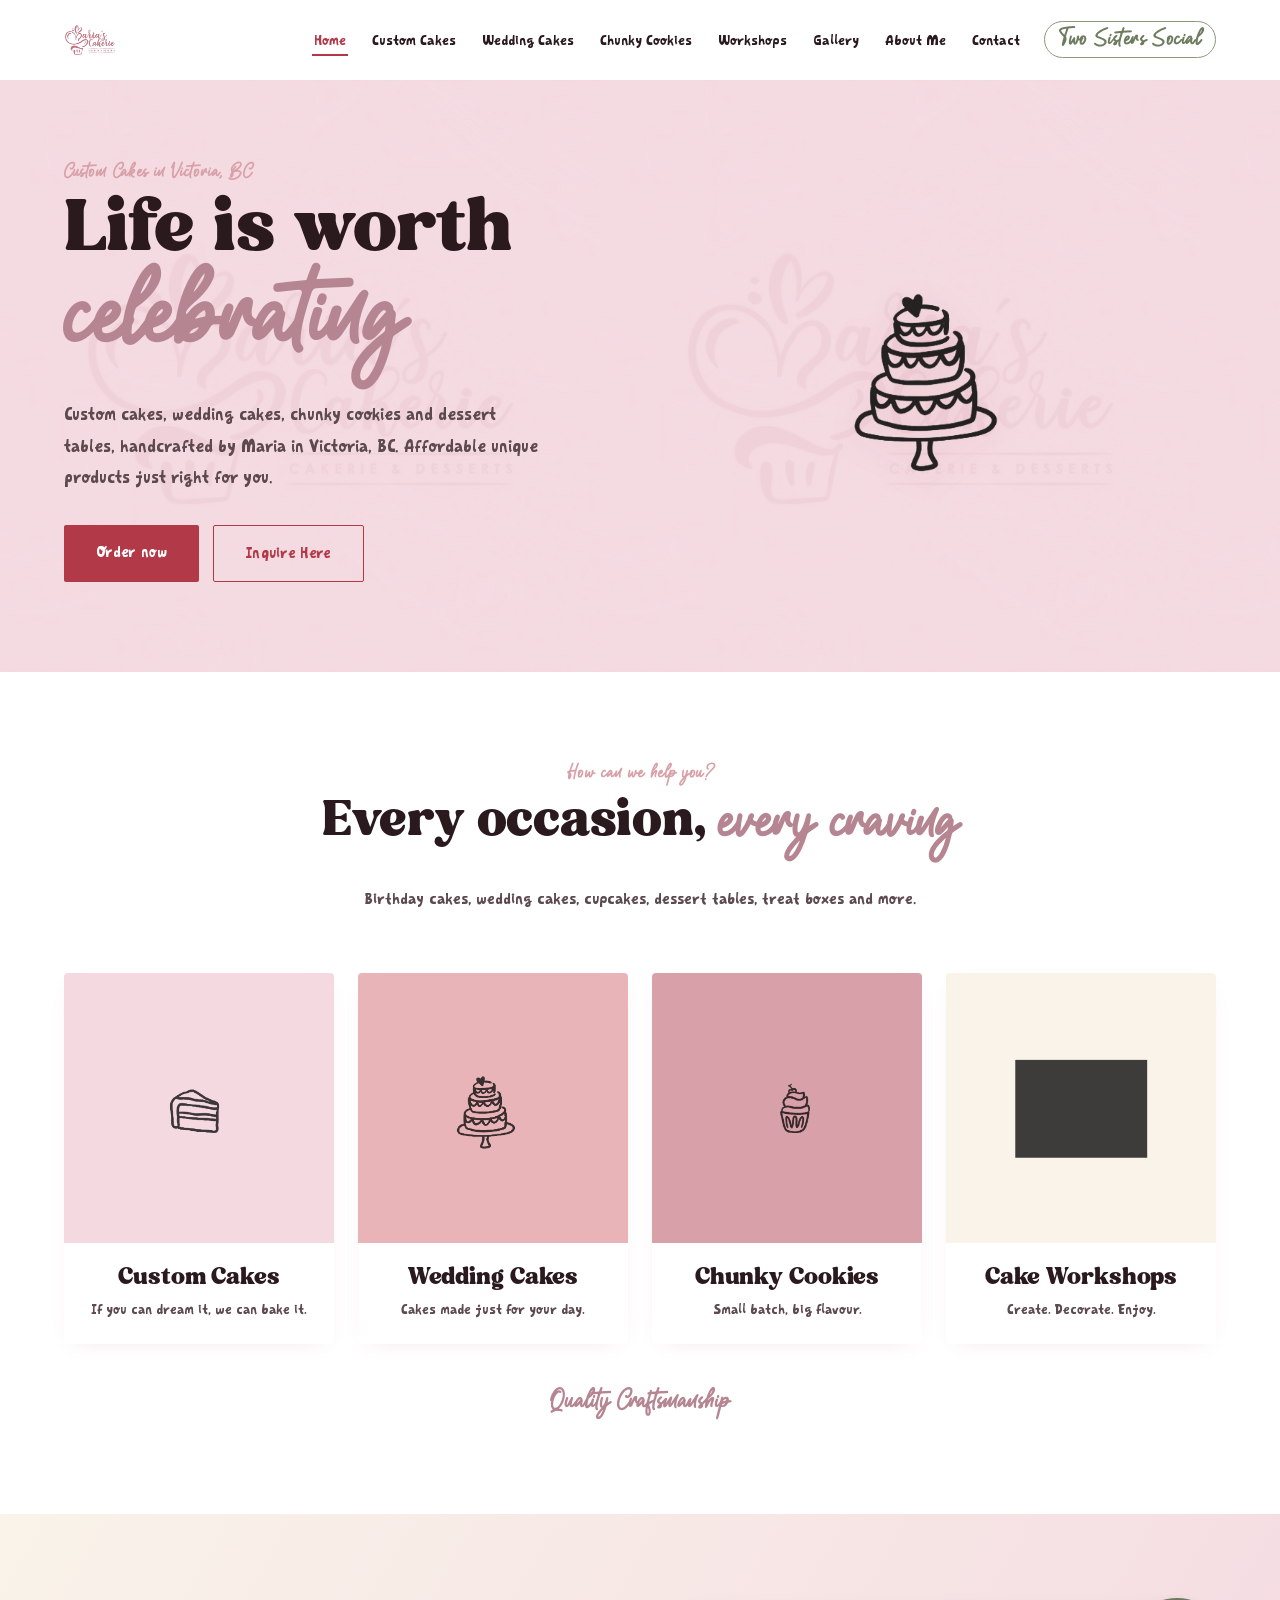
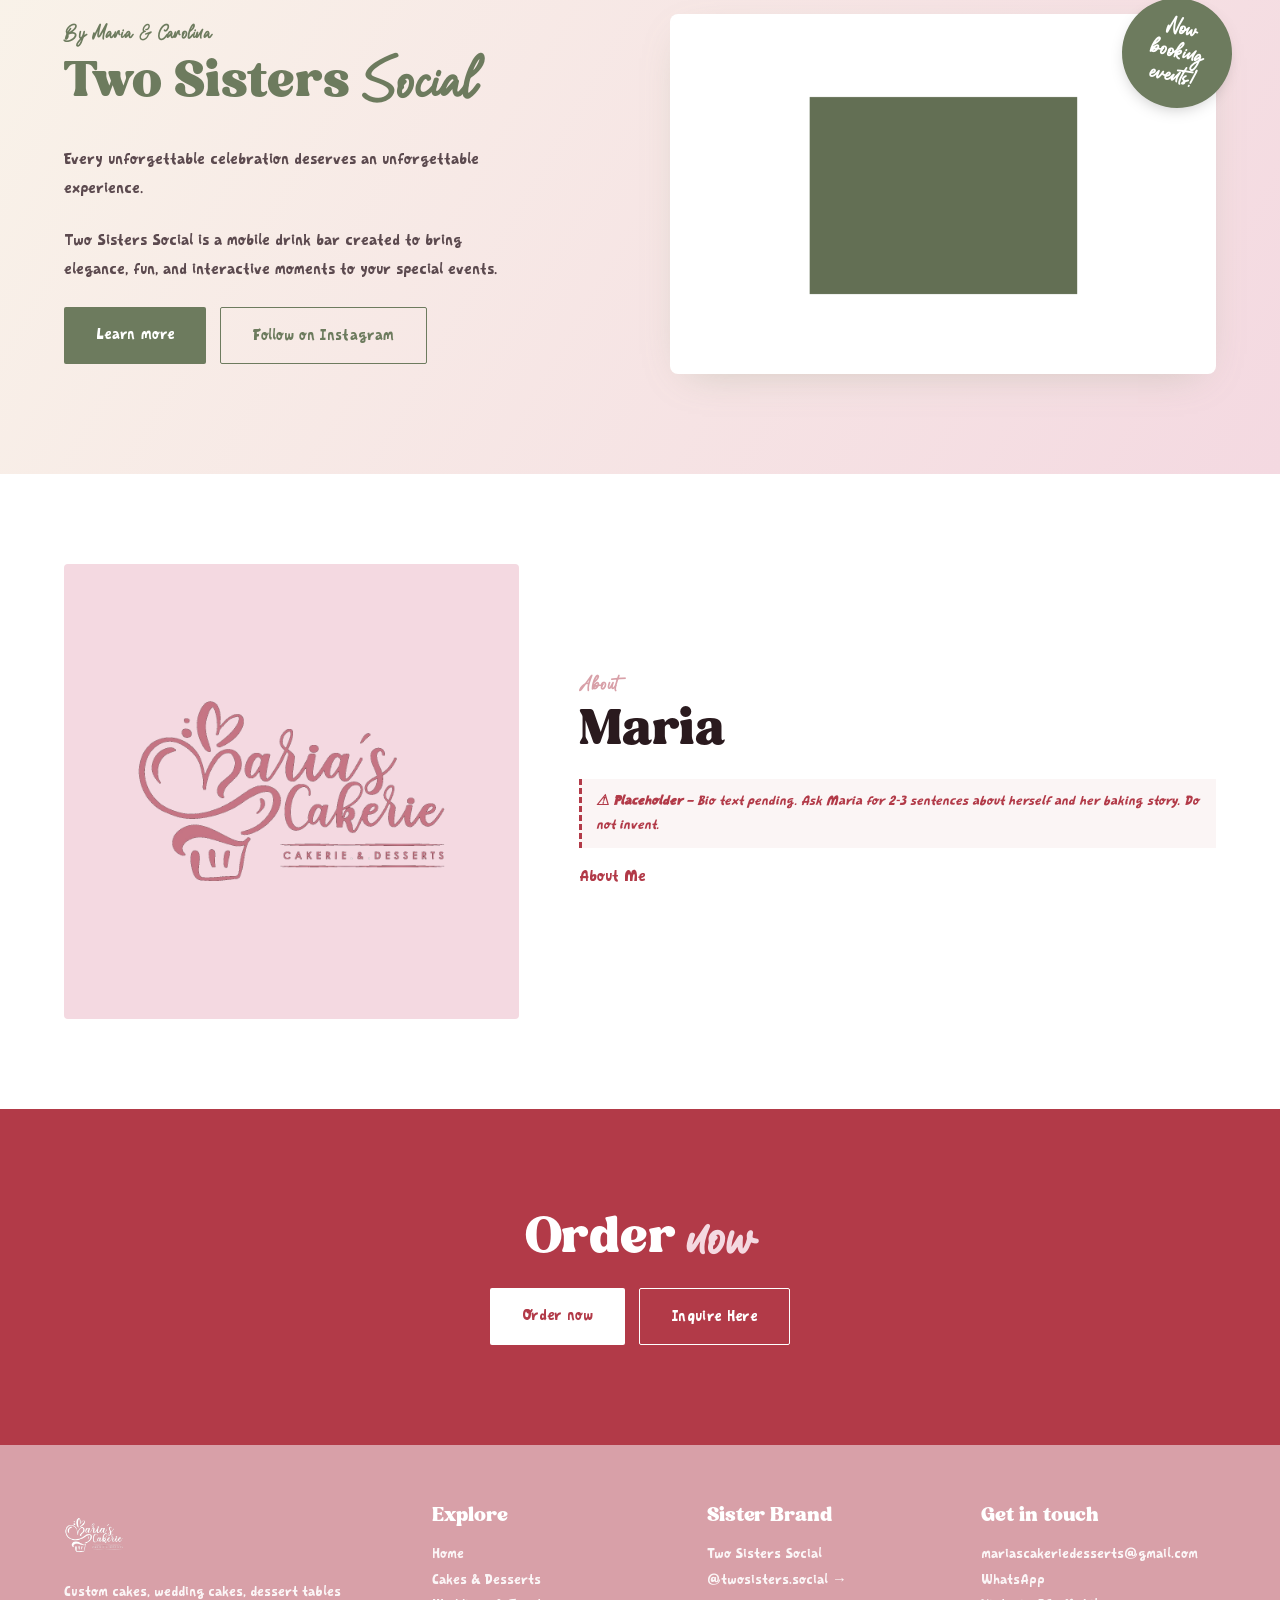
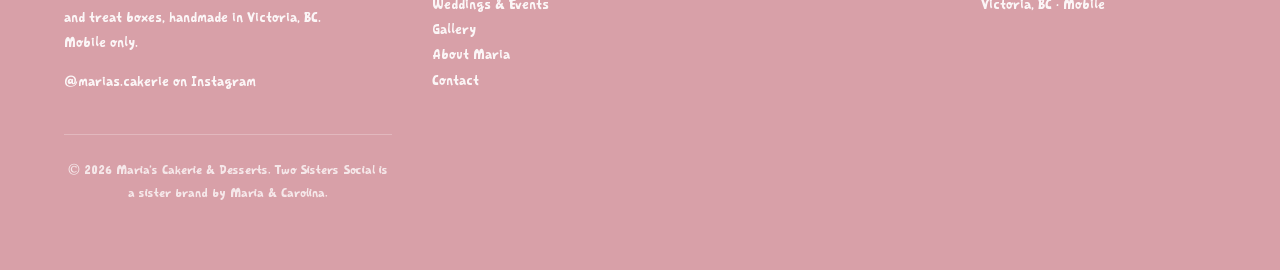
==== commit 21ff8855: "v4 — catchy taglines + local SEO meta (Victoria BC keywords), workshops on nav" ====
--- a/index.html
+++ b/index.html
@@ -3,8 +3,8 @@
 <head>
 <meta charset="UTF-8">
 <meta name="viewport" content="width=device-width, initial-scale=1.0">
-<title>Maria's Cakerie & Desserts — Custom Cakes in Victoria BC</title>
-<meta name="description" content="Custom cakes, wedding cakes, dessert tables and treat boxes handmade in Victoria, BC. Book direct with Maria. Sister brand Two Sisters Social handles the drinks.">
+<title>Custom Cakes in Victoria BC | Maria's Cakerie & Desserts</title>
+<meta name="description" content="Custom cakes, wedding cakes, chunky cookies, dessert tables and cake workshops in Victoria, BC. Handcrafted by Maria. Order direct.">
 <meta name="robots" content="noindex, nofollow">
 <link rel="canonical" href="./">
 <link rel="preconnect" href="https://fonts.googleapis.com">
@@ -22,10 +22,12 @@
 <nav>
 <ul>
 <li><a href="index.html" class="active">Home</a></li>
-<li><a href="cakes.html">Cakes</a></li>
-<li><a href="weddings.html">Weddings &amp; Events</a></li>
+<li><a href="custom-cakes.html">Custom Cakes</a></li>
+<li><a href="wedding-cakes.html">Wedding Cakes</a></li>
+<li><a href="chunky-cookies.html">Chunky Cookies</a></li>
+<li><a href="workshops.html">Workshops</a></li>
 <li><a href="gallery.html">Gallery</a></li>
-<li><a href="about.html">About</a></li>
+<li><a href="about.html">About Me</a></li>
 <li><a href="contact.html">Contact</a></li>
 <li><a href="two-sisters.html" class="nav-two-sisters">Two Sisters Social</a></li>
 </ul>
@@ -35,83 +37,53 @@
 <div class="hero">
 <div class="wrap">
 <div class="hero-copy">
-<span class="eyebrow">Victoria, BC</span>
-<h1>Cakes made from scratch, <span class="script">for you</span></h1>
-<p class="lede">Hand-crafted custom cakes, wedding cakes and dessert tables for the moments that matter. Every order goes straight through to Maria &mdash; no middlemen, no templates, just cake designed around you.</p>
+<span class="eyebrow">Custom Cakes in Victoria, BC</span>
+<h1>Life is worth <span class="script">celebrating</span></h1>
+<p class="lede">Custom cakes, wedding cakes, chunky cookies and dessert tables, handcrafted by Maria in Victoria, BC. Affordable unique products just right for you.</p>
 <div class="hero-cta">
-<a href="contact.html" class="btn">Start Your Cake Order</a>
-<a href="weddings.html" class="btn btn-outline">Plan an Event</a>
+<a href="https://wa.me/message/IQIPNK3446MJO1" target="_blank" rel="noopener" class="btn">Order now</a>
+<a href="contact.html" class="btn btn-outline">Inquire Here</a>
 </div>
 </div>
 <div class="hero-visual">
-<img src="assets/icons/cake.png" alt="Custom wedding cake illustration" class="hero-icon">
+<img src="assets/icons/cake.png" alt="Maria's Cakerie" class="hero-icon">
 </div>
-</div>
-</div>
-
-<div class="trust-bar">
-<div class="wrap">
-<ul>
-<li>Custom cakes since 2019</li>
-<li>Made in Victoria BC</li>
-<li>Book direct with the baker</li>
-<li><a href="https://www.instagram.com/marias.cakerie" target="_blank" rel="noopener" style="color:inherit">@marias.cakerie</a></li>
-</ul>
 </div>
 </div>
 
 <section>
 <div class="wrap">
 <div class="section-head">
-<span class="eyebrow">What we create</span>
-<h2>Every cake tells a story. <span class="script">Yours next.</span></h2>
-<p>Four categories, one baker, every detail decided with you.</p>
+<span class="eyebrow">How can we help you?</span>
+<h2>Every occasion, <span class="script">every craving</span></h2>
+<p>Birthday cakes, wedding cakes, cupcakes, dessert tables, treat boxes and more.</p>
 </div>
 <div class="grid-4">
-<a href="cakes.html" class="card"><div class="card-visual"><img src="assets/icons/pcake.png" alt="Custom cake slice"></div><div class="card-body"><h3>Custom Cakes</h3><p>Birthdays, celebrations, milestones. Any flavour, any design, any occasion.</p></div></a>
-<a href="cakes.html#wedding" class="card"><div class="card-visual rose"><img src="assets/icons/cake.png" alt="Wedding cake"></div><div class="card-body"><h3>Wedding Cakes</h3><p>Tiered, elegant, unforgettable. Consultations start six months out.</p></div></a>
-<a href="cakes.html#tables" class="card"><div class="card-visual cream"><img src="assets/icons/dessert.png" alt="Dessert eclair"></div><div class="card-body"><h3>Dessert Tables</h3><p>Styled dessert spreads for weddings, showers and corporate events.</p></div></a>
-<a href="cakes.html#cookies" class="card"><div class="card-visual warm"><img src="assets/icons/cupcake.png" alt="Chunky cookie"></div><div class="card-body"><h3>Chunky Cookies</h3><p>Small-batch, over-the-top, sold in mixed boxes and single flavours.</p></div></a>
+<a href="custom-cakes.html" class="card"><div class="card-visual"><img src="assets/icons/pcake.png" alt="Custom cakes"></div><div class="card-body"><h3>Custom Cakes</h3><p>If you can dream it, we can bake it.</p></div></a>
+<a href="wedding-cakes.html" class="card"><div class="card-visual rose"><img src="assets/icons/cake.png" alt="Wedding cakes"></div><div class="card-body"><h3>Wedding Cakes</h3><p>Cakes made just for your day.</p></div></a>
+<a href="chunky-cookies.html" class="card"><div class="card-visual warm"><img src="assets/icons/cupcake.png" alt="Chunky cookies"></div><div class="card-body"><h3>Chunky Cookies</h3><p>Small batch, big flavour.</p></div></a>
+<a href="workshops.html" class="card"><div class="card-visual cream"><img src="assets/icons/cocktails.png" alt="Cake workshops"></div><div class="card-body"><h3>Cake Workshops</h3><p>Create. Decorate. Enjoy.</p></div></a>
 </div>
+<p style="text-align:center;margin-top:36px;font-family:&quot;Aesthetic Monoline&quot;,cursive;color:var(--deep-rose);font-size:1.6rem">Quality Craftsmanship</p>
 </div>
 </section>
 
-<section class="tint">
-<div class="wrap">
-<div class="section-head">
-<span class="eyebrow">Featured work</span>
-<h2>A little taste of the last <span class="script">few months</span></h2>
-<p>Real cakes for real Victoria clients. See more on Instagram.</p>
-</div>
-<div class="gallery-grid">
-<div class="gallery-item"><img src="assets/icons/cake.png" alt=""><span class="caption">Rose &amp; pistachio</span></div>
-<div class="gallery-item"><img src="assets/icons/cupcake.png" alt=""><span class="caption">Buttercream cupcakes</span></div>
-<div class="gallery-item"><img src="assets/icons/cake.png" alt=""><span class="caption">Three-tier wedding</span></div>
-<div class="gallery-item"><img src="assets/icons/cupcake.png" alt=""><span class="caption">Cookie box set</span></div>
-<div class="gallery-item"><img src="assets/icons/dessert.png" alt=""><span class="caption">Baby shower table</span></div>
-<div class="gallery-item"><img src="assets/icons/pcake.png" alt=""><span class="caption">Chocolate ganache</span></div>
-</div>
-<div class="todo">Gallery uses illustrated icons as placeholder. Swap in real Maria&rsquo;s Cakerie photos when Julie sends them (6-10 hi-res JPGs, ideally from IG).</div>
-<p style="text-align:center;margin-top:36px"><a href="gallery.html" class="btn btn-outline">See the Full Gallery</a></p>
-</div>
-</section>
-
-<!-- TWO SISTERS TEASER — the sister-brand bridge, per client's hard requirement -->
+<!-- TWO SISTERS TEASER, bio verbatim from Julie -->
 <div class="ts-teaser">
 <div class="wrap">
 <div>
 <span class="eyebrow">By Maria &amp; Carolina</span>
-<h2>Then there&rsquo;s the <span class="script">drinks</span></h2>
-<p><strong>Two Sisters Social</strong> is our mobile drink bar &mdash; handcrafted mocktails and signature beverages built around the moment. Weddings, showers, corporate events, private parties. Beautifully styled, endlessly memorable.</p>
-<p>Same standard as the cakes. Different sister running the show.</p>
+<h2>Two Sisters <span class="script">Social</span></h2>
+<p>Every unforgettable celebration deserves an unforgettable experience.</p>
+<p>Two Sisters Social is a mobile drink bar created to bring elegance, fun, and interactive moments to your special events.</p>
 <div class="hero-cta">
-<a href="two-sisters.html" class="btn btn-sage">Explore Two Sisters Social &rarr;</a>
+<a href="two-sisters.html" class="btn btn-sage">Learn more</a>
 <a href="https://www.instagram.com/twosisters.social/" target="_blank" rel="noopener" class="btn btn-outline" style="border-color:var(--sage-dark);color:var(--sage-dark)">Follow on Instagram</a>
 </div>
 </div>
 <div class="ts-visual">
 <div class="ts-badge">Now booking events!</div>
-<img src="assets/icons/cocktails.png" alt="Two Sisters cocktail menu illustrations">
+<img src="assets/icons/cocktails.png" alt="Two Sisters cocktails">
 </div>
 </div>
 </div>
@@ -121,40 +93,21 @@
 <div class="about-preview">
 <div class="about-photo logo"><img src="assets/marys-logo-rose.png" alt="Maria&rsquo;s Cakerie logo"></div>
 <div class="about-copy">
-<span class="eyebrow">Meet the baker</span>
-<h2>Hi, I&rsquo;m <span class="script">Maria</span></h2>
-<p>I started baking custom cakes out of my kitchen in Victoria because my friends kept asking for them. Word travelled. What started as birthday cakes for people I knew turned into weddings, dessert tables and treat boxes for the whole island.</p>
-<p>The business used to be called Tina&rsquo;s. Same hands, same recipes &mdash; just a name that finally matched the work.</p>
-<p><a href="about.html">Read my full story &rarr;</a></p>
-<div class="todo">Placeholder bio. Replace with Maria&rsquo;s real 2-3 paragraph story when client provides.</div>
+<span class="eyebrow">About</span>
+<h2>Maria</h2>
+<div class="todo">Bio text pending. Ask Maria for 2-3 sentences about herself and her baking story. Do not invent.</div>
+<p><a href="about.html">About Me</a></p>
 </div>
-</div>
-</div>
-</section>
-
-<section class="tint">
-<div class="wrap">
-<div class="section-head">
-<span class="eyebrow">FAQ</span>
-<h2>The <span class="script">honest</span> questions</h2>
-</div>
-<div class="faq-list">
-<details><summary>How far in advance should I book?</summary><p>Custom cakes and dessert tables are best booked 3-4 weeks out. Wedding cakes: six months minimum, ideally at the same time you book your venue. Two Sisters Social is booking events season-by-season.</p><div class="todo">Confirm lead-time policy with Maria.</div></details>
-<details><summary>Is there a physical shop I can visit?</summary><p>Maria&rsquo;s Cakerie is mobile-only. Every order is baked to order, and we coordinate pickup or delivery in the greater Victoria BC area directly with you.</p></details>
-<details><summary>Can you handle allergies and dietary preferences?</summary><p>Yes &mdash; gluten-free, dairy-free and vegan options are available on request. Please flag every allergy in your inquiry so we can plan the recipe and the kitchen accordingly.</p><div class="todo">Confirm dietary options actually offered.</div></details>
-<details><summary>How do I get a quote?</summary><p>Send an inquiry through the <a href="contact.html">contact form</a> or WhatsApp with the date, guest count and any inspiration images you have. Maria will follow up within 24 hours with a quote and next steps.</p></details>
-<details><summary>What about drinks for my event?</summary><p>That&rsquo;s where <a href="two-sisters.html">Two Sisters Social</a> comes in &mdash; our mobile drink bar for weddings, showers, corporate events and private parties. Book them alongside your cake for a full sweet-and-drinks experience.</p></details>
 </div>
 </div>
 </section>
 
 <div class="final-cta">
 <div class="wrap">
-<h2>Ready to <span class="script">talk cake?</span></h2>
-<p>Tell us about your date, your occasion and the vibe you&rsquo;re going for. Maria takes it from there.</p>
+<h2>Order <span class="script">now</span></h2>
 <div class="hero-cta" style="justify-content:center">
-<a href="contact.html" class="btn">Send an Inquiry</a>
-<a href="https://wa.me/message/IQIPNK3446MJO1" target="_blank" rel="noopener" class="btn btn-outline">WhatsApp Maria</a>
+<a href="https://wa.me/message/IQIPNK3446MJO1" target="_blank" rel="noopener" class="btn">Order now</a>
+<a href="contact.html" class="btn btn-outline">Inquire Here</a>
 </div>
 </div>
 </div>
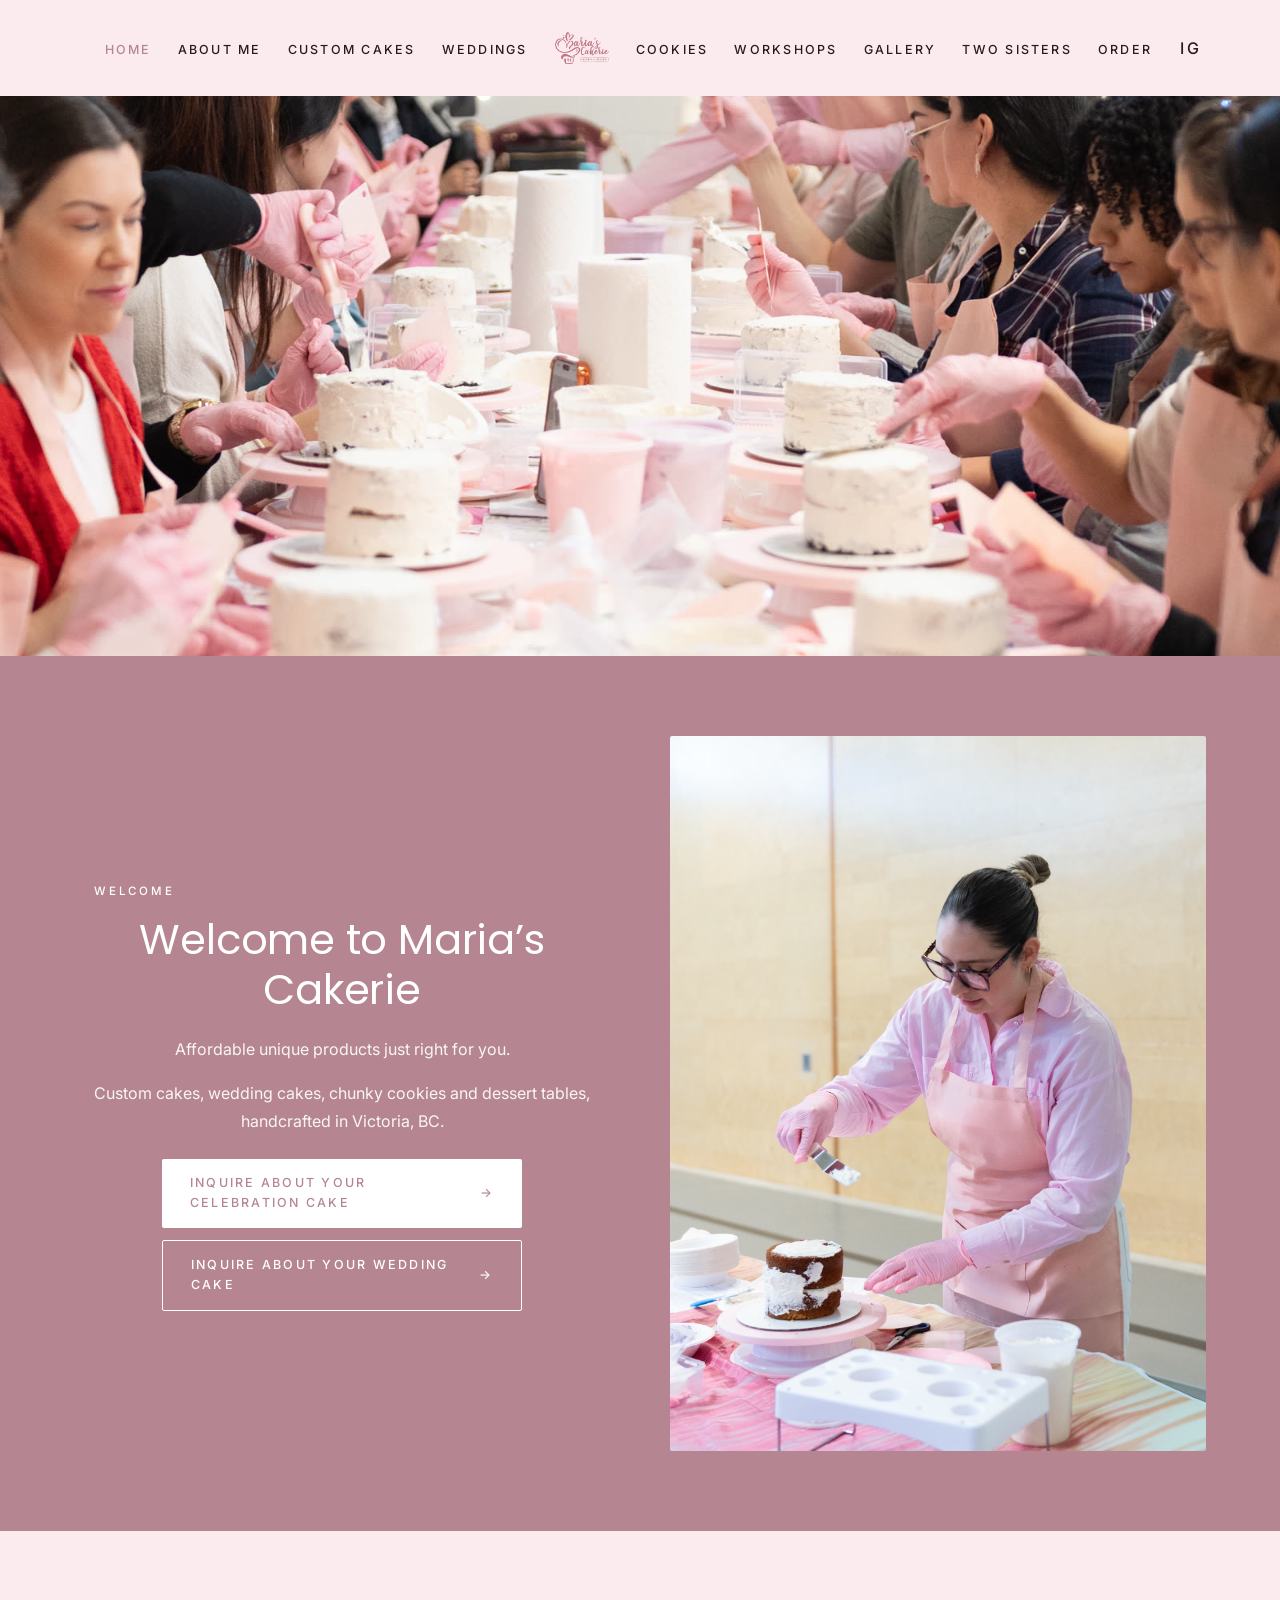
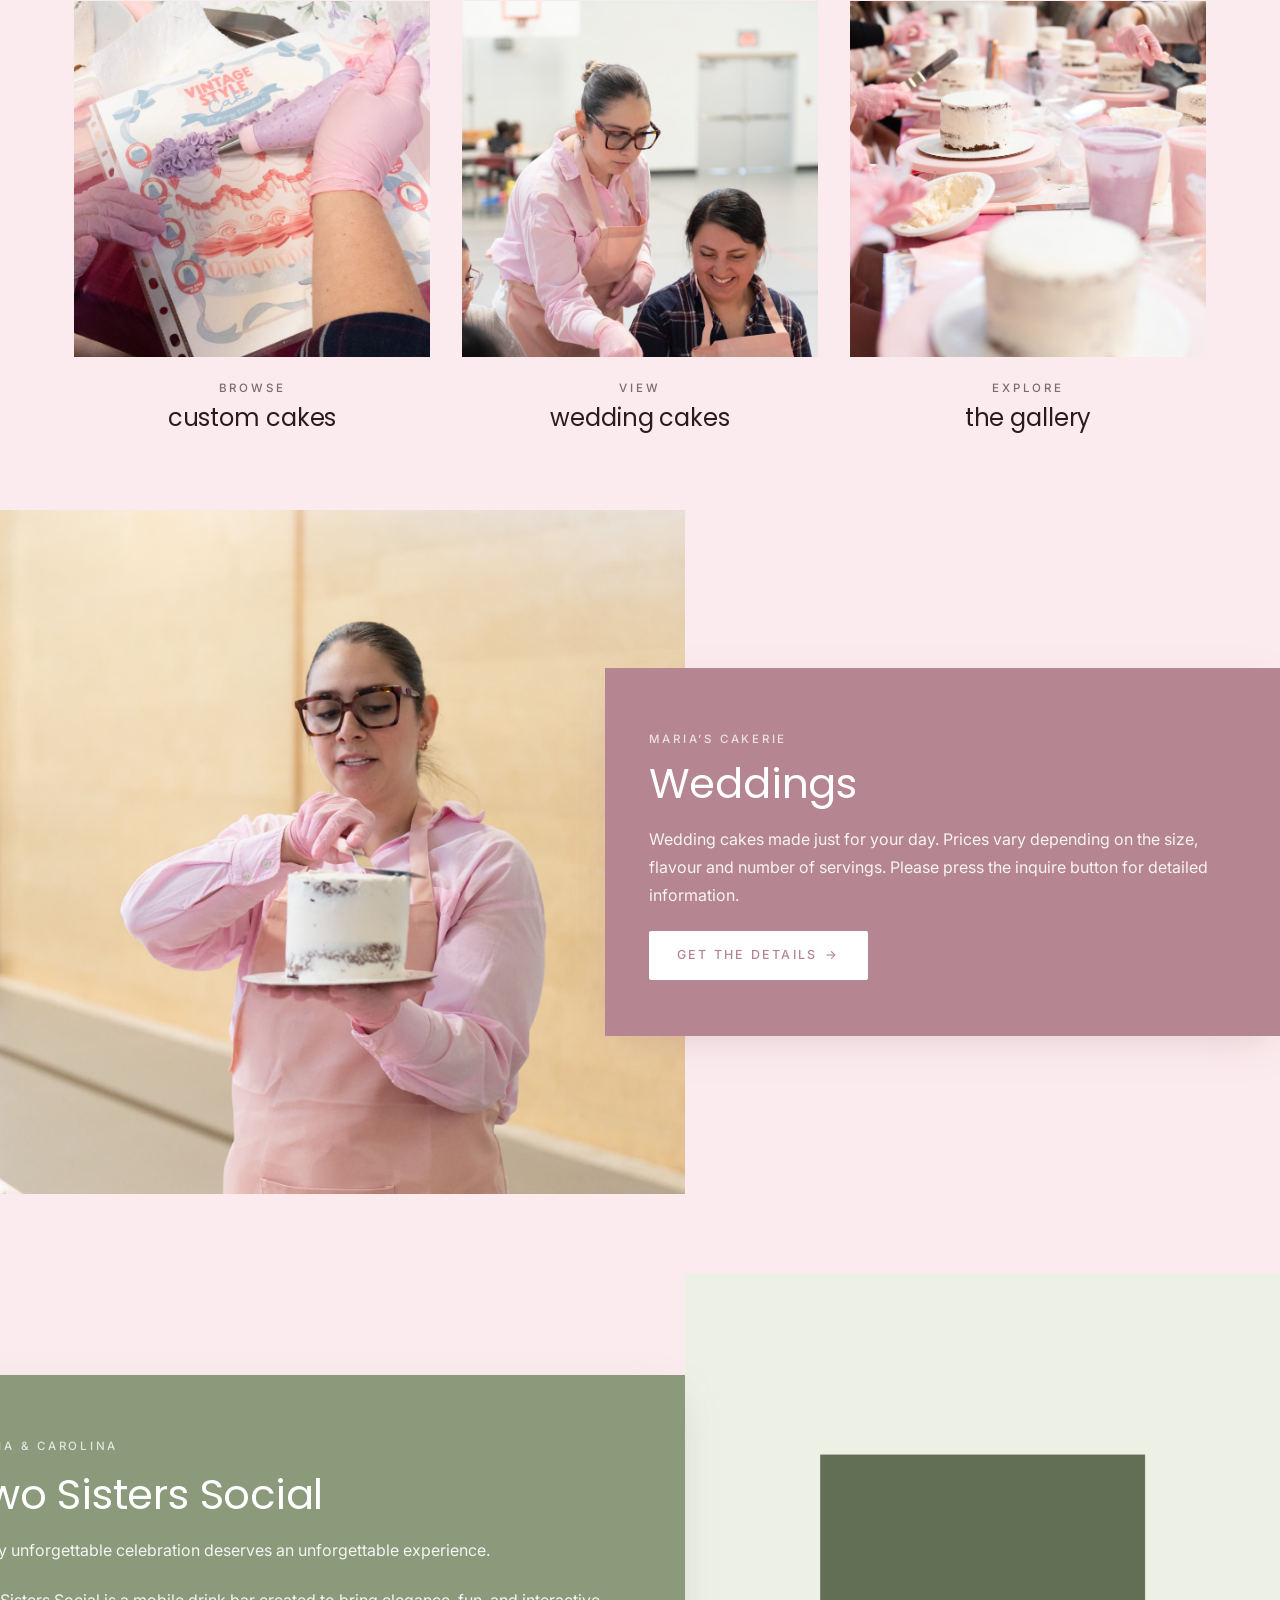
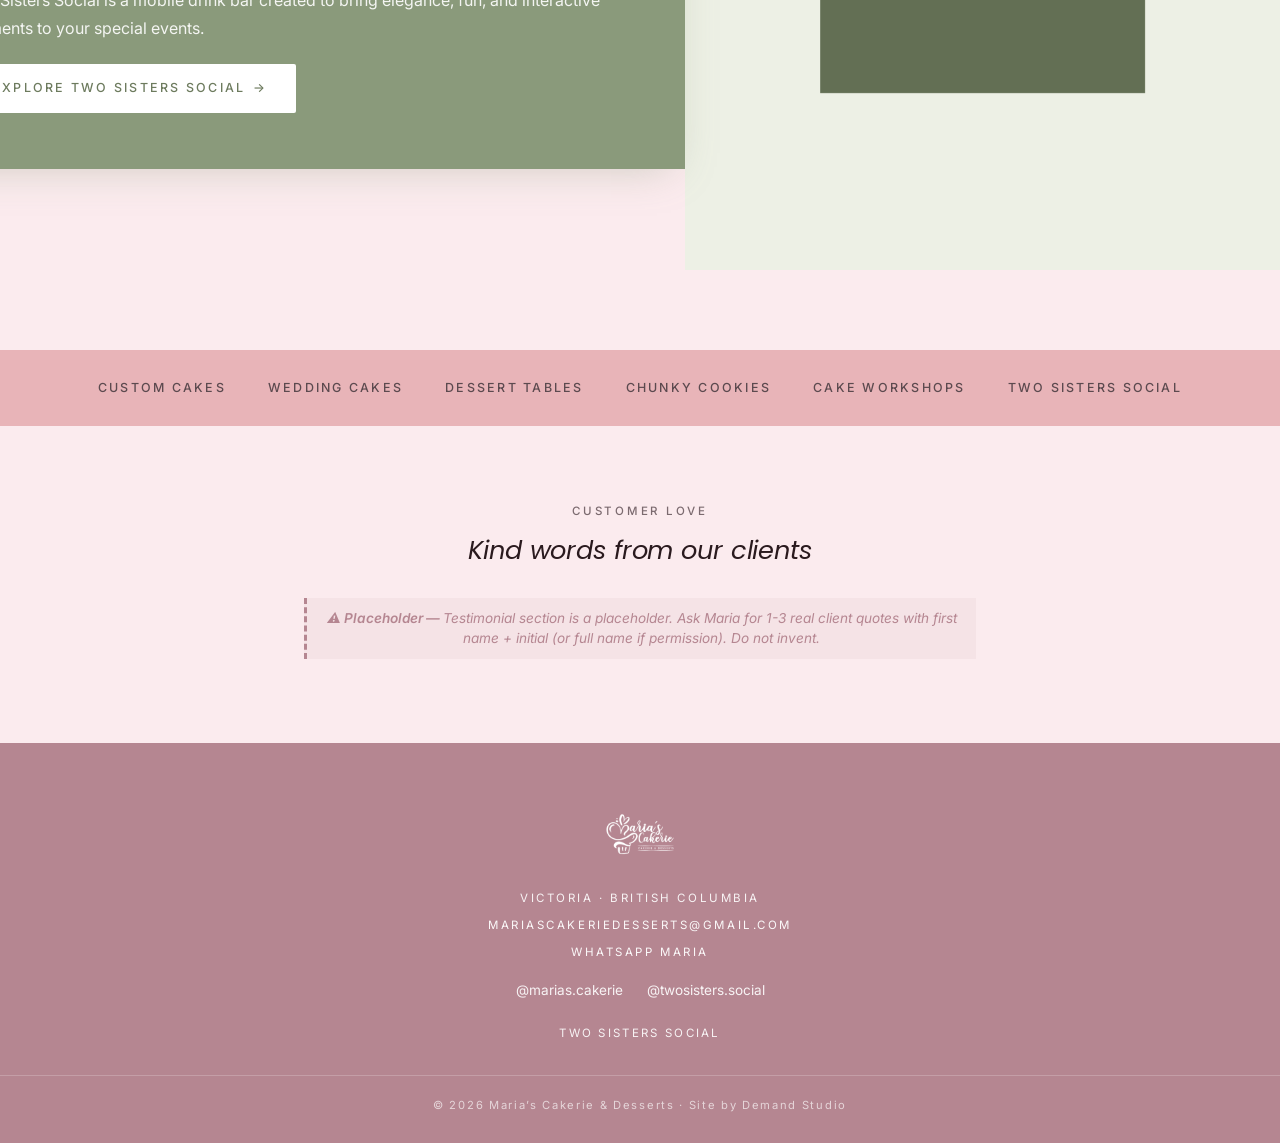
==== commit ebb1d02c: "v5 — Sweet Boom Bakery layout, Poppins + Inter sans, centered logo nav, real workshop photos, no pos" ====
--- a/index.html
+++ b/index.html
@@ -6,149 +6,142 @@
 <title>Custom Cakes in Victoria BC | Maria's Cakerie & Desserts</title>
 <meta name="description" content="Custom cakes, wedding cakes, chunky cookies, dessert tables and cake workshops in Victoria, BC. Handcrafted by Maria. Order direct.">
 <meta name="robots" content="noindex, nofollow">
-<link rel="canonical" href="./">
 <link rel="preconnect" href="https://fonts.googleapis.com">
 <link rel="preconnect" href="https://fonts.gstatic.com" crossorigin>
-<link href="https://fonts.googleapis.com/css2?family=Playfair+Display:wght@400;500;600;700&family=Lora:wght@400;500;600&family=Dancing+Script:wght@500;600;700&display=swap" rel="stylesheet">
+<link href="https://fonts.googleapis.com/css2?family=Inter:wght@400;500;600&family=Poppins:wght@300;400;500&display=swap" rel="stylesheet">
 <link rel="stylesheet" href="styles.css">
 <link rel="icon" type="image/png" href="assets/marys-logo-rose.png">
 </head>
 <body><header>
-<div class="wrap">
+<div class="wrap hdr">
+<nav class="nav-left">
+<ul>
+<li><a href="index.html" class="active">Home</a></li>
+<li><a href="about.html">About Me</a></li>
+<li><a href="custom-cakes.html">Custom Cakes</a></li>
+<li><a href="wedding-cakes.html">Weddings</a></li>
+</ul>
+</nav>
 <a href="index.html" class="brand">
 <img src="assets/marys-logo-rose.png" alt="Maria&rsquo;s Cakerie &amp; Desserts">
 </a>
-<button class="nav-toggle" aria-label="Menu" onclick="document.querySelector('nav ul').classList.toggle('open')">&#9776;</button>
-<nav>
+<button class="nav-toggle" aria-label="Menu" onclick="document.querySelectorAll('nav.nav-left, nav.nav-right').forEach(n=>n.classList.toggle('mobile-open'))">&#9776;</button>
+<nav class="nav-right">
 <ul>
-<li><a href="index.html" class="active">Home</a></li>
-<li><a href="custom-cakes.html">Custom Cakes</a></li>
-<li><a href="wedding-cakes.html">Wedding Cakes</a></li>
-<li><a href="chunky-cookies.html">Chunky Cookies</a></li>
+<li><a href="chunky-cookies.html">Cookies</a></li>
 <li><a href="workshops.html">Workshops</a></li>
 <li><a href="gallery.html">Gallery</a></li>
-<li><a href="about.html">About Me</a></li>
-<li><a href="contact.html">Contact</a></li>
-<li><a href="two-sisters.html" class="nav-two-sisters">Two Sisters Social</a></li>
+<li><a href="two-sisters.html">Two Sisters</a></li>
+<li><a href="contact.html">Order</a></li>
+<li><a href="https://www.instagram.com/marias.cakerie" target="_blank" rel="noopener" class="social">IG</a></li>
 </ul>
 </nav>
 </div>
 </header>
-<div class="hero">
+<div class="hero-image" style="background-image:url('assets/photos/dsc7129.shrunk.jpg')"></div>
+
+<div class="rose-block">
 <div class="wrap">
-<div class="hero-copy">
-<span class="eyebrow">Custom Cakes in Victoria, BC</span>
-<h1>Life is worth <span class="script">celebrating</span></h1>
-<p class="lede">Custom cakes, wedding cakes, chunky cookies and dessert tables, handcrafted by Maria in Victoria, BC. Affordable unique products just right for you.</p>
-<div class="hero-cta">
-<a href="https://wa.me/message/IQIPNK3446MJO1" target="_blank" rel="noopener" class="btn">Order now</a>
-<a href="contact.html" class="btn btn-outline">Inquire Here</a>
+<div class="col-copy">
+<span class="eyebrow">Welcome</span>
+<h2>Welcome to Maria&rsquo;s Cakerie</h2>
+<p>Affordable unique products just right for you.</p>
+<p>Custom cakes, wedding cakes, chunky cookies and dessert tables, handcrafted in Victoria, BC.</p>
+<div class="btn-stack">
+<a href="contact.html" class="btn">Inquire about your celebration cake</a>
+<a href="wedding-cakes.html" class="btn btn-outline">Inquire about your wedding cake</a>
 </div>
 </div>
-<div class="hero-visual">
-<img src="assets/icons/cake.png" alt="Maria's Cakerie" class="hero-icon">
+<div class="rose-block-photo">
+<img src="assets/photos/dsc7116.shrunk.jpg" alt="Maria decorating a cake">
 </div>
 </div>
 </div>
 
-<section>
+<div class="cat-strip">
 <div class="wrap">
-<div class="section-head">
-<span class="eyebrow">How can we help you?</span>
-<h2>Every occasion, <span class="script">every craving</span></h2>
-<p>Birthday cakes, wedding cakes, cupcakes, dessert tables, treat boxes and more.</p>
-</div>
-<div class="grid-4">
-<a href="custom-cakes.html" class="card"><div class="card-visual"><img src="assets/icons/pcake.png" alt="Custom cakes"></div><div class="card-body"><h3>Custom Cakes</h3><p>If you can dream it, we can bake it.</p></div></a>
-<a href="wedding-cakes.html" class="card"><div class="card-visual rose"><img src="assets/icons/cake.png" alt="Wedding cakes"></div><div class="card-body"><h3>Wedding Cakes</h3><p>Cakes made just for your day.</p></div></a>
-<a href="chunky-cookies.html" class="card"><div class="card-visual warm"><img src="assets/icons/cupcake.png" alt="Chunky cookies"></div><div class="card-body"><h3>Chunky Cookies</h3><p>Small batch, big flavour.</p></div></a>
-<a href="workshops.html" class="card"><div class="card-visual cream"><img src="assets/icons/cocktails.png" alt="Cake workshops"></div><div class="card-body"><h3>Cake Workshops</h3><p>Create. Decorate. Enjoy.</p></div></a>
-</div>
-<p style="text-align:center;margin-top:36px;font-family:&quot;Aesthetic Monoline&quot;,cursive;color:var(--deep-rose);font-size:1.6rem">Quality Craftsmanship</p>
-</div>
-</section>
-
-<!-- TWO SISTERS TEASER, bio verbatim from Julie -->
-<div class="ts-teaser">
-<div class="wrap">
-<div>
-<span class="eyebrow">By Maria &amp; Carolina</span>
-<h2>Two Sisters <span class="script">Social</span></h2>
-<p>Every unforgettable celebration deserves an unforgettable experience.</p>
-<p>Two Sisters Social is a mobile drink bar created to bring elegance, fun, and interactive moments to your special events.</p>
-<div class="hero-cta">
-<a href="two-sisters.html" class="btn btn-sage">Learn more</a>
-<a href="https://www.instagram.com/twosisters.social/" target="_blank" rel="noopener" class="btn btn-outline" style="border-color:var(--sage-dark);color:var(--sage-dark)">Follow on Instagram</a>
-</div>
-</div>
-<div class="ts-visual">
-<div class="ts-badge">Now booking events!</div>
-<img src="assets/icons/cocktails.png" alt="Two Sisters cocktails">
+<div class="cat-grid">
+<a href="custom-cakes.html" class="cat-item">
+<div class="cat-photo"><img src="assets/photos/dsc7210.shrunk.jpg" alt="Custom cakes"></div>
+<span class="eyebrow">Browse</span>
+<h3>custom cakes</h3>
+</a>
+<a href="wedding-cakes.html" class="cat-item">
+<div class="cat-photo"><img src="assets/photos/dsc7147.shrunk.jpg" alt="Wedding cakes"></div>
+<span class="eyebrow">View</span>
+<h3>wedding cakes</h3>
+</a>
+<a href="gallery.html" class="cat-item">
+<div class="cat-photo"><img src="assets/photos/dsc7154.shrunk.jpg" alt="Gallery"></div>
+<span class="eyebrow">Explore</span>
+<h3>the gallery</h3>
+</a>
 </div>
 </div>
 </div>
 
-<section>
-<div class="wrap">
-<div class="about-preview">
-<div class="about-photo logo"><img src="assets/marys-logo-rose.png" alt="Maria&rsquo;s Cakerie logo"></div>
-<div class="about-copy">
-<span class="eyebrow">About</span>
-<h2>Maria</h2>
-<div class="todo">Bio text pending. Ask Maria for 2-3 sentences about herself and her baking story. Do not invent.</div>
-<p><a href="about.html">About Me</a></p>
+<div class="feature-split">
+<div class="fs-inner">
+<div class="fs-photo"><img src="assets/photos/dsc7150.shrunk.jpg" alt="Wedding cake"></div>
+<div class="fs-card">
+<span class="eyebrow">Maria&rsquo;s Cakerie</span>
+<h2>Weddings</h2>
+<p>Wedding cakes made just for your day. Prices vary depending on the size, flavour and number of servings. Please press the inquire button for detailed information.</p>
+<a href="wedding-cakes.html" class="btn">Get the details</a>
 </div>
 </div>
 </div>
-</section>
 
-<div class="final-cta">
+<!-- Two Sisters Social sister-brand teaser (sage accent to signal distinct sub-brand) -->
+<div class="ts-teaser">
+<div class="fs-inner">
+<div class="fs-card">
+<span class="eyebrow">Maria &amp; Carolina</span>
+<h2>Two Sisters Social</h2>
+<p>Every unforgettable celebration deserves an unforgettable experience.</p>
+<p>Two Sisters Social is a mobile drink bar created to bring elegance, fun, and interactive moments to your special events.</p>
+<a href="two-sisters.html" class="btn">Explore Two Sisters Social</a>
+</div>
+<div class="fs-photo"><img src="assets/icons/cocktails.png" alt="Two Sisters Social cocktails"></div>
+</div>
+</div>
+
+<div class="badges">
 <div class="wrap">
-<h2>Order <span class="script">now</span></h2>
-<div class="hero-cta" style="justify-content:center">
-<a href="https://wa.me/message/IQIPNK3446MJO1" target="_blank" rel="noopener" class="btn">Order now</a>
-<a href="contact.html" class="btn btn-outline">Inquire Here</a>
+<ul>
+<li>Custom Cakes</li>
+<li>Wedding Cakes</li>
+<li>Dessert Tables</li>
+<li>Chunky Cookies</li>
+<li>Cake Workshops</li>
+<li>Two Sisters Social</li>
+</ul>
 </div>
+</div>
+
+<div class="testimonial">
+<div class="narrow">
+<span class="eyebrow">Customer love</span>
+<h2>Kind words from our clients</h2>
+<div class="todo">Testimonial section is a placeholder. Ask Maria for 1-3 real client quotes with first name + initial (or full name if permission). Do not invent.</div>
 </div>
 </div>
 <footer>
-<div class="wrap">
 <div class="footer-brand">
-<img src="assets/marys-logo-white.png" alt="Maria&rsquo;s Cakerie">
-<p>Custom cakes, wedding cakes, dessert tables and treat boxes, handmade in Victoria, BC. Mobile only.</p>
-<p style="margin-top:14px"><a href="https://www.instagram.com/marias.cakerie" target="_blank" rel="noopener">@marias.cakerie on Instagram</a></p>
+<img src="assets/marys-logo-rose.png" alt="Maria&rsquo;s Cakerie">
 </div>
-<div>
-<h4>Explore</h4>
-<ul>
-<li><a href="index.html">Home</a></li>
-<li><a href="cakes.html">Cakes &amp; Desserts</a></li>
-<li><a href="weddings.html">Weddings &amp; Events</a></li>
-<li><a href="gallery.html">Gallery</a></li>
-<li><a href="about.html">About Maria</a></li>
-<li><a href="contact.html">Contact</a></li>
-</ul>
+<div class="footer-info">Victoria &middot; British Columbia</div>
+<div class="footer-info"><a href="mailto:mariascakeriedesserts@gmail.com">mariascakeriedesserts@gmail.com</a></div>
+<div class="footer-info"><a href="https://wa.me/message/IQIPNK3446MJO1" target="_blank" rel="noopener">WhatsApp Maria</a></div>
+<div class="footer-social">
+<a href="https://www.instagram.com/marias.cakerie" target="_blank" rel="noopener">@marias.cakerie</a>
+<a href="https://www.instagram.com/twosisters.social/" target="_blank" rel="noopener">@twosisters.social</a>
 </div>
-<div>
-<h4>Sister Brand</h4>
-<ul>
-<li><a href="two-sisters.html">Two Sisters Social</a></li>
-<li><a href="https://www.instagram.com/twosisters.social/" target="_blank" rel="noopener">@twosisters.social &rarr;</a></li>
-</ul>
+<div class="footer-links">
+<a href="two-sisters.html">Two Sisters Social</a>
 </div>
-<div>
-<h4>Get in touch</h4>
-<ul>
-<li><a href="mailto:mariascakeriedesserts@gmail.com">mariascakeriedesserts@gmail.com</a></li>
-<li><a href="https://wa.me/message/IQIPNK3446MJO1" target="_blank" rel="noopener">WhatsApp</a></li>
-<li>Victoria, BC &middot; Mobile</li>
-</ul>
-</div>
-</div>
-<div class="wrap">
 <div class="copyright">
-&copy; 2026 Maria&rsquo;s Cakerie &amp; Desserts. Two Sisters Social is a sister brand by Maria &amp; Carolina.
-</div>
+&copy; 2026 Maria&rsquo;s Cakerie &amp; Desserts &middot; Site by Demand Studio
 </div>
 </footer>
 <script>
@@ -156,7 +149,7 @@
   if (e.target.matches('.contact-form')) {
     e.preventDefault();
     e.target.querySelector('.success').classList.add('show');
-    e.target.querySelector('.btn').textContent = 'Sent! Maria will be in touch.';
+    e.target.querySelector('.btn').textContent = 'Sent!';
     e.target.querySelector('.btn').disabled = true;
   }
 });
--- a/styles.css
+++ b/styles.css
@@ -1,246 +1,252 @@
-/* Font definitions — Julie's custom brand fonts */
-@font-face{
-  font-family:'Fresh Mango';
-  src:url('assets/fonts/fresh-mango/Fonts/FreshMango-Regular.otf') format('opentype'),
-      url('assets/fonts/fresh-mango/Fonts/FreshMango-Regular.ttf') format('truetype');
-  font-weight:400;font-style:normal;font-display:swap
-}
-@font-face{
-  font-family:'Fresh Mango';
-  src:url('assets/fonts/fresh-mango/Fonts/FreshMango-Italic.otf') format('opentype'),
-      url('assets/fonts/fresh-mango/Fonts/FreshMango-Italic.ttf') format('truetype');
-  font-weight:400;font-style:italic;font-display:swap
-}
-@font-face{
-  font-family:'Aesthetic Monoline';
-  src:url('assets/fonts/AestheticMonoline.otf') format('opentype'),
-      url('assets/fonts/AestheticMonoline.ttf') format('truetype');
-  font-weight:400;font-style:normal;font-display:swap
-}
-@font-face{
-  font-family:'Woolen Plaid Sans';
-  src:url('assets/fonts/WoolenPlaidSans.ttf') format('truetype');
-  font-weight:400;font-style:normal;font-display:swap
-}
+/* Sweet Boom Bakery pattern, adapted to Maria's Cakerie (soft-pink family instead of sage green).
+   Fonts: Poppins (headings) + Inter (body). Sans-serif, easy to read. Mobile-first responsive. */
 
 :root{
-  --soft-pink:#F4D9E1;
+  /* Base soft-pink palette */
+  --soft-pink:#F7DEE4;        /* light section background (was Sweet Boom's cream) */
+  --very-soft-pink:#FBEBEE;   /* even softer pink for alternating stripes */
   --brand-pink:#E8B4B8;
   --warm-rose:#D8A0A8;
-  --deep-rose:#B58691;
-  --cream:#F9F3E9;
-  --cranberry:#B23A48;
-  --cranberry-dark:#8E2C39;
+  --deep-rose:#B58691;        /* darker section blocks (replaces Sweet Boom's sage green) */
+  --deep-rose-alt:#A67582;    /* button hover / darker */
+  --cream:#FBF5EC;
   --ink:#2A1A1E;
   --steel:#5C4A4F;
-  --sage:#8A9A7B;
-  --sage-dark:#6D7B5E;
+  --steel-light:#7B6A6F;
+  --line:#EFCFD5;
 }
+
 *{margin:0;padding:0;box-sizing:border-box}
 html{-webkit-text-size-adjust:100%;scroll-behavior:smooth}
-body{font-family:'Woolen Plaid Sans','Lora',Georgia,serif;color:var(--ink);background:#fff;line-height:1.7;font-size:17px}
+body{font-family:'Inter',-apple-system,BlinkMacSystemFont,'Segoe UI',Roboto,sans-serif;color:var(--ink);background:var(--very-soft-pink);line-height:1.65;font-size:16px}
 img{max-width:100%;height:auto;display:block}
-a{color:var(--cranberry);text-decoration:none}
-a:hover{color:var(--cranberry-dark)}
-.wrap{max-width:1200px;margin:0 auto;padding:0 24px}
-.narrow{max-width:780px;margin:0 auto;padding:0 24px}
+a{color:var(--deep-rose);text-decoration:none;transition:color .18s}
+a:hover{color:var(--deep-rose-alt)}
+.wrap{max-width:1180px;margin:0 auto;padding:0 24px}
+.narrow{max-width:720px;margin:0 auto;padding:0 24px}
 
 /* Typography */
-h1,h2,h3,h4{font-family:'Fresh Mango','Playfair Display',Georgia,serif;font-weight:400;color:var(--ink);letter-spacing:-.005em;line-height:1.15}
-h1{font-size:clamp(2.6rem,5.5vw,4.5rem)}
-h2{font-size:clamp(1.9rem,3.8vw,3rem);margin-bottom:.6em}
-h3{font-size:1.4rem;margin-bottom:.4em}
-.script{font-family:'Aesthetic Monoline','Dancing Script',cursive;font-weight:400;color:var(--deep-rose);font-size:1.15em}
-.eyebrow{font-family:'Aesthetic Monoline',cursive;color:var(--warm-rose);font-size:1.15rem;letter-spacing:.03em;margin-bottom:8px;display:block;line-height:1.2}
-
-/* Header */
-header{background:#fff;border-bottom:1px solid var(--soft-pink);position:sticky;top:0;z-index:100;padding:14px 0}
-header .wrap{display:flex;align-items:center;justify-content:space-between;gap:16px}
-.brand{display:flex;align-items:center;text-decoration:none;line-height:1}
-.brand img{height:52px;width:auto;object-fit:contain}
-nav ul{list-style:none;display:flex;gap:22px;align-items:center;margin:0}
-nav a{color:var(--ink);font-family:'Woolen Plaid Sans',sans-serif;font-size:.95rem;font-weight:400;padding:6px 2px;border-bottom:2px solid transparent;transition:border-color .18s,color .18s}
-nav a:hover,nav a.active{border-bottom-color:var(--cranberry);color:var(--cranberry)}
-nav a.nav-two-sisters{color:var(--sage-dark);font-family:'Aesthetic Monoline',cursive;font-size:1.35rem;padding:4px 14px;border:1.5px solid var(--sage);border-radius:20px;border-bottom:1.5px solid var(--sage);letter-spacing:.02em}
-nav a.nav-two-sisters:hover{background:var(--sage);color:#fff}
-.nav-toggle{display:none;background:none;border:0;font-size:1.6rem;color:var(--ink);cursor:pointer}
-
-/* Buttons */
-.btn{display:inline-block;padding:14px 32px;background:var(--cranberry);color:#fff;font-family:'Woolen Plaid Sans',sans-serif;font-size:1rem;font-weight:400;border:0;border-radius:2px;cursor:pointer;letter-spacing:.02em;transition:background .18s,transform .12s}
-.btn:hover{background:var(--cranberry-dark);color:#fff;transform:translateY(-1px)}
-.btn-outline{background:transparent;color:var(--cranberry);border:1.5px solid var(--cranberry)}
-.btn-outline:hover{background:var(--cranberry);color:#fff}
-.btn-sage{background:var(--sage-dark)}
-.btn-sage:hover{background:var(--sage)}
-.btn-lg{padding:18px 44px;font-size:1.1rem}
-
-/* Hero */
-.hero{background:var(--soft-pink);padding:80px 0 90px;position:relative;overflow:hidden}
-.hero .wrap{display:grid;grid-template-columns:1fr 1fr;gap:60px;align-items:center;position:relative;z-index:2}
-.hero-copy h1{margin-bottom:24px}
-.hero-copy h1 .script{display:block;margin-top:-10px;font-size:1.4em;color:var(--deep-rose)}
-.hero-copy p.lede{font-size:1.15rem;color:var(--steel);margin-bottom:32px;max-width:480px}
-.hero-cta{display:flex;gap:14px;flex-wrap:wrap}
-.hero-visual{position:relative;min-height:420px;display:flex;align-items:center;justify-content:center}
-.hero-visual img.hero-icon{max-width:340px;width:100%;opacity:.85;filter:drop-shadow(0 8px 20px rgba(178,58,72,.15))}
-/* Decorative background pattern */
-.hero::before{content:"";position:absolute;top:0;left:0;right:0;bottom:0;background-image:url('assets/marys-logo.jpg');background-size:600px;background-repeat:repeat;opacity:.08;z-index:1}
-
-/* Trust bar */
-.trust-bar{background:var(--cream);padding:22px 0;border-bottom:1px solid var(--soft-pink)}
-.trust-bar ul{list-style:none;display:flex;justify-content:center;gap:36px;flex-wrap:wrap;color:var(--steel);font-size:.92rem;letter-spacing:.03em}
-.trust-bar li{display:flex;align-items:center;gap:8px}
-.trust-bar li::before{content:"";display:block;width:6px;height:6px;background:var(--cranberry);border-radius:50%}
-
-/* Sections */
-section{padding:90px 0}
-section.tint{background:var(--cream)}
-section.pink{background:var(--soft-pink)}
-.section-head{text-align:center;max-width:680px;margin:0 auto 60px}
-.section-head p{color:var(--steel);font-size:1.05rem;margin-top:12px}
-
-/* What we create grid */
-.grid-4{display:grid;grid-template-columns:repeat(4,1fr);gap:24px}
-.card{background:#fff;border-radius:4px;overflow:hidden;box-shadow:0 6px 22px -12px rgba(178,58,72,.18);transition:transform .18s,box-shadow .18s;text-decoration:none;color:inherit;display:block}
-.card:hover{transform:translateY(-4px);box-shadow:0 12px 32px -12px rgba(178,58,72,.28);color:inherit}
-.card-visual{aspect-ratio:1;background:var(--soft-pink);display:flex;align-items:center;justify-content:center;padding:36px}
-.card-visual img{max-width:70%;max-height:70%;width:auto;height:auto;filter:brightness(0);opacity:.75}
-.card-body{padding:22px 20px;text-align:center}
-.card-body h3{margin-bottom:6px}
-.card-body p{color:var(--steel);font-size:.92rem}
-.card-visual.rose{background:var(--brand-pink)}
-.card-visual.cream{background:var(--cream)}
-.card-visual.warm{background:var(--warm-rose)}
-/* Sage variant for Two Sisters cards */
-body.ts-page .card-visual{background:var(--cream)}
-body.ts-page .card-visual.rose{background:var(--soft-pink)}
-body.ts-page .card-visual.cream{background:#EDF0E5}
-body.ts-page .card-visual.warm{background:var(--warm-rose)}
-body.ts-page .card-visual img{filter:brightness(0) invert(45%) sepia(15%) saturate(500%) hue-rotate(45deg) brightness(90%)}
-
-/* Gallery / featured work */
-.gallery-grid{display:grid;grid-template-columns:repeat(3,1fr);gap:16px}
-.gallery-item{aspect-ratio:1;background:var(--brand-pink);border-radius:4px;overflow:hidden;position:relative;display:flex;align-items:center;justify-content:center;padding:40px}
-.gallery-item:nth-child(2n){background:var(--warm-rose)}
-.gallery-item:nth-child(3n){background:var(--soft-pink)}
-.gallery-item:nth-child(4n){background:var(--cream)}
-.gallery-item:nth-child(6n){background:var(--brand-pink)}
-.gallery-item img{max-width:70%;max-height:70%;filter:brightness(0);opacity:.7}
-.gallery-item .caption{position:absolute;bottom:14px;left:16px;right:16px;font-family:'Aesthetic Monoline',cursive;color:var(--ink);font-size:1.2rem;text-align:center;line-height:1.2}
-.gallery-tall{grid-row:span 2;aspect-ratio:1/2}
-
-/* Two Sisters teaser */
-.ts-teaser{background:linear-gradient(120deg,var(--cream) 0%,var(--soft-pink) 100%);padding:100px 0;position:relative;overflow:hidden}
-.ts-teaser .wrap{display:grid;grid-template-columns:1fr 1fr;gap:60px;align-items:center}
-.ts-teaser .eyebrow{color:var(--sage-dark);font-family:'Aesthetic Monoline',cursive}
-.ts-teaser h2{color:var(--sage-dark)}
-.ts-teaser h2 .script{color:var(--sage-dark)}
-.ts-teaser p{color:var(--steel);font-size:1.05rem;margin-bottom:24px;max-width:460px}
-.ts-visual{position:relative;min-height:360px;display:flex;align-items:center;justify-content:center;background:#fff;border-radius:8px;padding:40px;box-shadow:0 12px 40px -18px rgba(138,154,123,.4)}
-.ts-visual img{max-width:280px;height:auto;filter:brightness(0) invert(45%) sepia(15%) saturate(500%) hue-rotate(45deg) brightness(90%)}
-.ts-badge{position:absolute;top:-16px;right:-16px;background:var(--sage-dark);color:#fff;font-family:'Aesthetic Monoline',cursive;font-size:1.3rem;padding:14px 20px;border-radius:50%;transform:rotate(12deg);box-shadow:0 6px 16px -6px rgba(0,0,0,.25);width:110px;height:110px;display:flex;align-items:center;justify-content:center;text-align:center;line-height:1.15}
-
-/* About preview */
-.about-preview{display:grid;grid-template-columns:1fr 1.4fr;gap:60px;align-items:center}
-.about-photo{aspect-ratio:1;background:var(--brand-pink);border-radius:4px;display:flex;align-items:center;justify-content:center;padding:60px;overflow:hidden}
-.about-photo img{max-width:75%;filter:brightness(0);opacity:.7}
-.about-photo.logo{background:var(--soft-pink);padding:40px}
-.about-photo.logo img{max-width:85%;filter:none;opacity:1}
-.about-copy h2{margin-bottom:20px}
-.about-copy p{color:var(--steel);font-size:1.05rem;margin-bottom:18px}
-
-/* Cocktail showcase (Two Sisters page — full-width strip) */
-.cocktail-showcase{background:var(--cream);padding:60px 0;text-align:center;overflow:hidden}
-.cocktail-showcase img{max-width:900px;width:100%;margin:0 auto;opacity:.9}
-
-/* FAQ */
-.faq-list{max-width:780px;margin:0 auto}
-.faq-list details{background:#fff;border:1px solid var(--soft-pink);border-radius:4px;padding:20px 24px;margin-bottom:12px;transition:box-shadow .18s}
-.faq-list details[open]{box-shadow:0 6px 22px -12px rgba(178,58,72,.2)}
-.faq-list summary{font-family:'Fresh Mango',serif;font-weight:400;color:var(--ink);font-size:1.2rem;cursor:pointer;list-style:none;display:flex;justify-content:space-between;align-items:center;gap:14px}
-.faq-list summary::after{content:'+';font-size:1.8rem;color:var(--cranberry);font-family:'Woolen Plaid Sans',sans-serif;font-weight:400;line-height:1}
-.faq-list details[open] summary::after{content:'−'}
-.faq-list details p{margin-top:14px;color:var(--steel);font-size:1rem}
-
-/* Contact / final CTA */
-.final-cta{background:var(--cranberry);color:#fff;padding:100px 0;text-align:center}
-.final-cta h2{color:#fff;margin-bottom:16px}
-.final-cta h2 .script{color:var(--soft-pink)}
-.final-cta p{color:rgba(255,255,255,.9);font-size:1.15rem;margin-bottom:32px;max-width:560px;margin-left:auto;margin-right:auto}
-.final-cta .btn{background:#fff;color:var(--cranberry)}
-.final-cta .btn:hover{background:var(--cream)}
-.final-cta .btn-outline{background:transparent;color:#fff;border-color:#fff}
-.final-cta .btn-outline:hover{background:#fff;color:var(--cranberry)}
-
-/* Contact form */
-.contact-grid{display:grid;grid-template-columns:1.2fr 1fr;gap:60px;align-items:start}
-.contact-info h3{margin-bottom:14px}
-.contact-info p{color:var(--steel);margin-bottom:24px}
-.contact-info dl{display:grid;gap:14px}
-.contact-info dt{font-family:'Fresh Mango',serif;color:var(--cranberry);font-weight:400;font-size:1.05rem}
-.contact-info dd{color:var(--ink);font-size:1rem}
-.contact-form{background:var(--cream);padding:36px;border-radius:4px}
+h1,h2,h3,h4{font-family:'Poppins','Inter',sans-serif;font-weight:500;color:var(--ink);letter-spacing:-.005em;line-height:1.2}
+h1{font-size:clamp(2rem,4.5vw,3.4rem);font-weight:400}
+h2{font-size:clamp(1.6rem,3.2vw,2.4rem);font-weight:500;margin-bottom:.5em}
+h3{font-size:1.15rem;font-weight:500;margin-bottom:.3em}
+.eyebrow{font-family:'Inter',sans-serif;color:var(--steel-light);font-size:.72rem;letter-spacing:.24em;text-transform:uppercase;margin-bottom:14px;display:inline-block;font-weight:500}
+
+/* ============================================================
+   HEADER — centered logo with menu items on both sides (Sweet Boom pattern)
+   ============================================================ */
+header{background:var(--very-soft-pink);padding:20px 0;position:sticky;top:0;z-index:100}
+header .wrap.hdr{display:grid;grid-template-columns:1fr auto 1fr;align-items:center;gap:24px}
+.brand{display:flex;justify-content:center;text-decoration:none;line-height:1}
+.brand img{height:56px;width:auto;object-fit:contain}
+nav.nav-left ul,nav.nav-right ul{list-style:none;display:flex;align-items:center;gap:22px;margin:0}
+nav.nav-left ul{justify-content:flex-end}
+nav.nav-right ul{justify-content:flex-start}
+nav a{color:var(--ink);font-family:'Inter',sans-serif;font-size:.78rem;font-weight:500;letter-spacing:.18em;text-transform:uppercase;padding:6px 2px;transition:color .18s;white-space:nowrap}
+nav a:hover,nav a.active{color:var(--deep-rose)}
+nav a.social{padding:0 4px;font-size:1rem}
+.nav-toggle{display:none;background:none;border:0;font-size:1.4rem;color:var(--ink);cursor:pointer}
+
+/* ============================================================
+   BUTTONS — pill shape with arrow (Sweet Boom pattern), rose colour
+   ============================================================ */
+.btn{display:inline-flex;align-items:center;justify-content:center;gap:8px;padding:14px 28px;background:var(--deep-rose);color:#fff;font-family:'Inter',sans-serif;font-size:.78rem;font-weight:500;letter-spacing:.18em;text-transform:uppercase;border:0;border-radius:2px;cursor:pointer;transition:background .18s,transform .12s}
+.btn:hover{background:var(--deep-rose-alt);color:#fff;transform:translateY(-1px)}
+.btn::after{content:'→'}
+.btn-outline{background:transparent;color:var(--deep-rose);border:1px solid var(--deep-rose)}
+.btn-outline:hover{background:var(--deep-rose);color:#fff}
+.btn-stack{display:flex;flex-direction:column;gap:12px;align-items:flex-start}
+.btn-stack .btn{width:100%;max-width:360px}
+
+/* ============================================================
+   HERO — full-bleed image, no overlay text (Sweet Boom pattern)
+   ============================================================ */
+.hero-image{width:100%;height:clamp(260px,50vw,560px);background-color:var(--soft-pink);background-size:cover;background-position:center;background-repeat:no-repeat}
+
+/* Hero with H1 below (for interior pages) */
+.hero-text{background:var(--very-soft-pink);padding:60px 0 40px;text-align:center}
+.hero-text .eyebrow{margin-bottom:12px}
+.hero-text h1{max-width:820px;margin:0 auto 20px}
+.hero-text p.lede{max-width:640px;margin:0 auto;color:var(--steel);font-size:1.05rem}
+.hero-text .btn-row{margin-top:32px;display:flex;justify-content:center;gap:14px;flex-wrap:wrap}
+
+/* ============================================================
+   ROSE BLOCK — dark pink section with welcome copy + baker photo (Sweet Boom welcome pattern)
+   ============================================================ */
+.rose-block{background:var(--deep-rose);padding:80px 0;color:#fff}
+.rose-block .wrap{display:grid;grid-template-columns:1fr 1fr;gap:60px;align-items:center}
+.rose-block .eyebrow,.rose-block a{color:#fff}
+.rose-block h2{color:#fff;font-weight:400;font-size:clamp(1.8rem,3.4vw,2.6rem);margin-bottom:20px;text-align:center}
+.rose-block p{color:rgba(255,255,255,.92);margin-bottom:16px;text-align:center;font-size:1rem;line-height:1.75}
+.rose-block .btn{background:#fff;color:var(--deep-rose)}
+.rose-block .btn:hover{background:var(--cream);color:var(--deep-rose-alt)}
+.rose-block .btn-outline{background:transparent;color:#fff;border-color:#fff}
+.rose-block .btn-outline:hover{background:#fff;color:var(--deep-rose)}
+.rose-block-photo img{width:100%;aspect-ratio:3/4;object-fit:cover;border-radius:2px}
+.rose-block .col-copy{padding:0 20px}
+.rose-block .col-copy .btn-stack{align-items:center;margin-top:24px}
+
+/* ============================================================
+   THREE-CATEGORY GRID (Sweet Boom "the menu / our pricing / the gallery" pattern)
+   ============================================================ */
+.cat-strip{background:var(--very-soft-pink);padding:70px 0}
+.cat-grid{display:grid;grid-template-columns:repeat(3,1fr);gap:32px}
+.cat-item{text-align:center;text-decoration:none;color:inherit}
+.cat-item .cat-photo{aspect-ratio:1;background:var(--soft-pink);overflow:hidden;margin-bottom:22px;transition:transform .18s}
+.cat-item:hover .cat-photo{transform:translateY(-4px)}
+.cat-item .cat-photo img{width:100%;height:100%;object-fit:cover}
+.cat-item .eyebrow{color:var(--steel-light);margin-bottom:6px;display:block}
+.cat-item h3{font-family:'Poppins',sans-serif;font-weight:400;font-size:1.5rem;color:var(--ink)}
+
+/* ============================================================
+   FEATURE SPLIT — asymmetric: image + overlapping rose card (Sweet Boom Weddings pattern)
+   ============================================================ */
+.feature-split{background:var(--very-soft-pink);padding:0 0 80px}
+.feature-split .fs-inner{display:grid;grid-template-columns:1.15fr 1fr;gap:0;align-items:center;position:relative}
+.feature-split .fs-photo{width:100%;aspect-ratio:1;background:var(--soft-pink);overflow:hidden}
+.feature-split .fs-photo img{width:100%;height:100%;object-fit:cover}
+.feature-split .fs-card{background:var(--deep-rose);color:#fff;padding:56px 44px;margin-left:-80px;box-shadow:0 12px 40px -14px rgba(181,134,145,.4);z-index:2}
+.feature-split .fs-card .eyebrow{color:rgba(255,255,255,.75);margin-bottom:10px}
+.feature-split .fs-card h2{color:#fff;font-weight:400;font-size:clamp(1.8rem,3.4vw,2.6rem);margin-bottom:16px}
+.feature-split .fs-card p{color:rgba(255,255,255,.9);margin-bottom:22px;line-height:1.75}
+.feature-split .fs-card .btn{background:#fff;color:var(--deep-rose)}
+.feature-split .fs-card .btn:hover{background:var(--cream);color:var(--deep-rose-alt)}
+.feature-split.reverse .fs-inner{grid-template-columns:1fr 1.15fr}
+.feature-split.reverse .fs-photo{order:2}
+.feature-split.reverse .fs-card{order:1;margin-left:0;margin-right:-80px}
+
+/* ============================================================
+   BADGES / PRESS STRIP (Sweet Boom press logos row)
+   ============================================================ */
+.badges{background:var(--brand-pink);padding:28px 0}
+.badges ul{list-style:none;display:flex;justify-content:center;flex-wrap:wrap;align-items:center;gap:24px 42px;color:var(--steel);font-family:'Inter',sans-serif;font-size:.78rem;letter-spacing:.18em;text-transform:uppercase;font-weight:500}
+
+/* ============================================================
+   TESTIMONIAL (Sweet Boom "customer love" pattern)
+   ============================================================ */
+.testimonial{background:var(--very-soft-pink);padding:70px 0;text-align:center}
+.testimonial .eyebrow{color:var(--steel-light)}
+.testimonial h2{font-family:'Poppins',sans-serif;font-weight:400;font-style:italic;font-size:1.6rem;color:var(--ink);margin-bottom:32px}
+.testimonial .quote{max-width:720px;margin:0 auto;color:var(--steel);font-size:1.05rem;line-height:1.85;font-style:italic}
+.testimonial .attr{margin-top:16px;font-size:.9rem;color:var(--steel-light);font-style:normal;letter-spacing:.02em}
+
+/* ============================================================
+   TWO SISTERS TEASER (adapted to same split-card pattern, sage accent to keep sister-brand distinction)
+   ============================================================ */
+.ts-teaser{background:var(--very-soft-pink);padding:0 0 80px}
+.ts-teaser .fs-inner{display:grid;grid-template-columns:1.15fr 1fr;gap:0;align-items:center;position:relative}
+.ts-teaser .fs-photo{width:100%;aspect-ratio:1;background:#EDF0E5;overflow:hidden;display:flex;align-items:center;justify-content:center;padding:60px}
+.ts-teaser .fs-photo img{width:100%;height:auto;max-width:340px;filter:brightness(0) invert(45%) sepia(15%) saturate(500%) hue-rotate(45deg) brightness(90%)}
+.ts-teaser .fs-card{background:#8A9A7B;color:#fff;padding:56px 44px;margin-left:-80px;z-index:2;box-shadow:0 12px 40px -14px rgba(138,154,123,.4)}
+.ts-teaser .fs-card .eyebrow{color:rgba(255,255,255,.75)}
+.ts-teaser .fs-card h2{color:#fff;font-weight:400;font-size:clamp(1.8rem,3.4vw,2.6rem);margin-bottom:16px}
+.ts-teaser .fs-card p{color:rgba(255,255,255,.9);margin-bottom:22px;line-height:1.75}
+.ts-teaser .fs-card .btn{background:#fff;color:#6D7B5E}
+.ts-teaser .fs-card .btn:hover{background:var(--cream);color:#4E5B45}
+
+/* ============================================================
+   TEXT SECTIONS (Two Sisters bio + Workshop copy)
+   ============================================================ */
+section.text{padding:80px 0;background:var(--very-soft-pink)}
+section.text.tint{background:var(--soft-pink)}
+section.text.rose{background:var(--deep-rose);color:#fff}
+section.text.rose h2,section.text.rose h3{color:#fff;font-weight:400}
+section.text.rose p{color:rgba(255,255,255,.92)}
+section.text.rose a{color:#fff;text-decoration:underline}
+section.text h2{text-align:center;margin-bottom:14px}
+section.text p{color:var(--steel);font-size:1.05rem;line-height:1.85;margin-bottom:18px}
+section.text .sec-lead{text-align:center;max-width:640px;margin:0 auto 40px;color:var(--steel)}
+section.text ul{list-style:none;padding:0;margin:0 0 20px}
+section.text ul li{padding:8px 0 8px 24px;position:relative;color:var(--steel)}
+section.text ul li::before{content:"•";color:var(--deep-rose);position:absolute;left:6px;font-weight:700}
+
+/* ============================================================
+   PHOTO GALLERY GRID (Sweet Boom big grid pattern)
+   ============================================================ */
+.gallery-strip{padding:70px 0;background:var(--very-soft-pink)}
+.gallery-strip .sec-head{text-align:center;margin-bottom:50px}
+.gallery-strip h2{font-family:'Poppins',sans-serif;font-weight:400;font-style:italic;font-size:2rem;color:var(--ink)}
+.gallery-grid{display:grid;grid-template-columns:repeat(3,1fr);gap:12px}
+.gallery-item{aspect-ratio:1;background:var(--soft-pink);overflow:hidden}
+.gallery-item img{width:100%;height:100%;object-fit:cover;transition:transform .3s}
+.gallery-item:hover img{transform:scale(1.04)}
+
+/* ============================================================
+   INCLUDED-IN LIST (workshops "what's included" pattern)
+   ============================================================ */
+.included{background:var(--very-soft-pink);padding:70px 0}
+.included .sec-head{text-align:center;margin-bottom:50px}
+.included-grid{display:grid;grid-template-columns:repeat(4,1fr);gap:24px}
+.included-item{text-align:center;padding:24px 12px}
+.included-item .icon-circle{width:64px;height:64px;background:var(--soft-pink);border-radius:50%;margin:0 auto 16px;display:flex;align-items:center;justify-content:center;padding:16px}
+.included-item .icon-circle img{width:100%;height:100%;object-fit:contain;filter:brightness(0) invert(45%) sepia(15%) saturate(1400%) hue-rotate(310deg) brightness(90%)}
+.included-item h3{font-family:'Poppins',sans-serif;font-weight:500;font-size:1rem;margin-bottom:6px;color:var(--ink)}
+.included-item p{color:var(--steel);font-size:.9rem;line-height:1.5}
+
+/* ============================================================
+   CONTACT FORM
+   ============================================================ */
+.contact-section{background:var(--very-soft-pink);padding:80px 0}
+.contact-grid{display:grid;grid-template-columns:1fr 1fr;gap:60px;align-items:start;max-width:1080px;margin:0 auto}
+.contact-info h3{font-family:'Poppins',sans-serif;font-weight:500;font-size:1.3rem;margin-bottom:20px}
+.contact-info dl{display:grid;gap:18px;margin-bottom:24px}
+.contact-info dt{font-size:.72rem;letter-spacing:.2em;text-transform:uppercase;color:var(--steel-light);font-weight:500}
+.contact-info dd{color:var(--ink);font-size:.98rem}
+.contact-form{background:#fff;padding:34px;border:1px solid var(--line);border-radius:2px}
 .contact-form label{display:block;margin-bottom:16px}
-.contact-form label span{display:block;font-size:.9rem;color:var(--steel);margin-bottom:6px;font-weight:500}
-.contact-form input,.contact-form select,.contact-form textarea{width:100%;padding:12px 14px;border:1px solid var(--warm-rose);background:#fff;font-family:inherit;font-size:1rem;color:var(--ink);border-radius:2px;outline:none;transition:border-color .18s}
-.contact-form input:focus,.contact-form select:focus,.contact-form textarea:focus{border-color:var(--cranberry)}
-.contact-form textarea{min-height:120px;resize:vertical}
+.contact-form label span{display:block;font-size:.72rem;letter-spacing:.15em;text-transform:uppercase;color:var(--steel-light);margin-bottom:6px;font-weight:500}
+.contact-form input,.contact-form select,.contact-form textarea{width:100%;padding:12px 14px;border:1px solid var(--line);background:var(--cream);font-family:inherit;font-size:.98rem;color:var(--ink);border-radius:2px;outline:none;transition:border-color .18s;font-weight:400}
+.contact-form input:focus,.contact-form select:focus,.contact-form textarea:focus{border-color:var(--deep-rose)}
+.contact-form textarea{min-height:120px;resize:vertical;font-family:inherit}
 .contact-form .btn{width:100%;margin-top:8px}
-.contact-form .success{padding:16px;background:var(--soft-pink);border-radius:2px;color:var(--ink);margin-top:16px;text-align:center;display:none}
+.contact-form .success{padding:16px;background:var(--soft-pink);border-radius:2px;color:var(--ink);margin-top:16px;text-align:center;display:none;font-size:.9rem}
 .contact-form .success.show{display:block}
 
-/* Two Sisters page (secondary palette) */
-body.ts-page .hero{background:linear-gradient(120deg,var(--cream) 0%,var(--soft-pink) 100%)}
-body.ts-page .hero::before{opacity:.05}
-body.ts-page .hero-copy h1 .script,body.ts-page nav a.active{color:var(--sage-dark)}
-body.ts-page .btn{background:var(--sage-dark)}
-body.ts-page .btn:hover{background:var(--sage)}
-body.ts-page .btn-outline{background:transparent;color:var(--sage-dark);border-color:var(--sage-dark)}
-body.ts-page .btn-outline:hover{background:var(--sage-dark);color:#fff}
-body.ts-page .final-cta{background:var(--sage-dark)}
-body.ts-page .final-cta .btn{color:var(--sage-dark)}
-body.ts-page .final-cta h2 .script{color:#EDF0E5}
-body.ts-page section.pink{background:var(--soft-pink)}
-body.ts-page .card-body p a{color:var(--sage-dark)}
-body.ts-page .eyebrow{color:var(--sage-dark)}
-body.ts-page .about-photo img{filter:brightness(0) invert(45%) sepia(15%) saturate(500%) hue-rotate(45deg) brightness(90%)}
-
-/* Footer */
-footer{background:var(--warm-rose);color:#fff;padding:60px 0 24px}
-footer .wrap{display:grid;grid-template-columns:1.4fr 1fr 1fr 1fr;gap:40px;margin-bottom:40px}
-footer h4{color:#fff;font-family:'Fresh Mango',serif;font-size:1.2rem;font-weight:400;margin-bottom:14px}
-footer p,footer li{color:rgba(255,255,255,.9);font-size:.93rem;line-height:1.7}
-footer ul{list-style:none}
-footer a{color:rgba(255,255,255,.9);border-bottom:1px solid transparent;transition:border-color .18s}
-footer a:hover{color:#fff;border-bottom-color:rgba(255,255,255,.6)}
-footer .footer-brand img{height:60px;width:auto;margin-bottom:14px}
-footer .footer-brand p{max-width:280px}
-footer .copyright{border-top:1px solid rgba(255,255,255,.25);padding-top:24px;text-align:center;font-size:.85rem;color:rgba(255,255,255,.75)}
-footer .copyright a{color:rgba(255,255,255,.9)}
-
-/* Placeholder / TODO markers for client review */
-.todo{border-left:3px dashed var(--cranberry);background:rgba(178,58,72,.05);padding:10px 14px;margin:14px 0;font-size:.9rem;color:var(--cranberry);font-family:'Woolen Plaid Sans',sans-serif;font-style:italic}
+/* ============================================================
+   TODO placeholders (visible only during mock review)
+   ============================================================ */
+.todo{border-left:3px dashed var(--deep-rose);background:rgba(181,134,145,.08);padding:10px 14px;margin:14px 0;font-size:.85rem;color:var(--deep-rose);font-family:'Inter',sans-serif;font-style:italic;line-height:1.5}
 .todo::before{content:"⚠ Placeholder — ";font-weight:600}
 
-/* Responsive */
+/* ============================================================
+   FOOTER (Sweet Boom pattern: rose block with logo + address + contact)
+   ============================================================ */
+footer{background:var(--deep-rose);color:#fff;padding:56px 0 28px;text-align:center}
+footer .footer-brand img{height:70px;width:auto;margin:0 auto 20px;filter:brightness(0) invert(1)}
+footer .footer-info{font-size:.72rem;letter-spacing:.22em;text-transform:uppercase;color:rgba(255,255,255,.9);margin-bottom:8px}
+footer .footer-info a{color:rgba(255,255,255,.95);text-decoration:none}
+footer .footer-info a:hover{color:#fff;text-decoration:underline}
+footer .footer-links{margin-top:22px;font-size:.72rem;letter-spacing:.2em;text-transform:uppercase;color:rgba(255,255,255,.75)}
+footer .footer-links a{color:rgba(255,255,255,.9);margin:0 10px}
+footer .footer-social{margin-top:14px}
+footer .footer-social a{color:rgba(255,255,255,.9);margin:0 10px;font-size:.85rem}
+footer .copyright{border-top:1px solid rgba(255,255,255,.2);margin-top:32px;padding-top:20px;font-size:.7rem;letter-spacing:.15em;color:rgba(255,255,255,.65)}
+
+/* ============================================================
+   MOBILE RESPONSIVE
+   ============================================================ */
 @media(max-width:960px){
-  .hero .wrap,.ts-teaser .wrap,.about-preview,.contact-grid{grid-template-columns:1fr;gap:40px}
-  .grid-4{grid-template-columns:repeat(2,1fr)}
+  header .wrap.hdr{grid-template-columns:auto 1fr auto;gap:12px}
+  nav.nav-left,nav.nav-right{display:none}
+  nav.nav-left.mobile-open,nav.nav-right.mobile-open{display:block;position:absolute;top:100%;left:0;right:0;background:var(--very-soft-pink);border-top:1px solid var(--line);padding:16px 24px;z-index:99;box-shadow:0 8px 22px -8px rgba(0,0,0,.15)}
+  nav.nav-left ul,nav.nav-right ul{flex-direction:column;gap:14px;align-items:flex-start;justify-content:flex-start}
+  .brand{justify-content:flex-start}
+  .brand img{height:44px}
+  .nav-toggle{display:block;justify-self:end}
+  .rose-block .wrap,.contact-grid{grid-template-columns:1fr;gap:40px}
+  .feature-split .fs-inner,.feature-split.reverse .fs-inner,.ts-teaser .fs-inner{grid-template-columns:1fr;gap:0}
+  .feature-split .fs-card,.feature-split.reverse .fs-card,.ts-teaser .fs-card{margin-left:0;margin-right:0;padding:40px 28px}
+  .feature-split.reverse .fs-photo{order:0}
+  .feature-split.reverse .fs-card{order:0}
+  .cat-grid,.included-grid{grid-template-columns:repeat(2,1fr);gap:24px}
   .gallery-grid{grid-template-columns:repeat(2,1fr)}
-  .gallery-tall{grid-row:auto;aspect-ratio:1}
-  footer .wrap{grid-template-columns:1fr 1fr;gap:32px}
-  .hero-visual{min-height:280px}
-  section{padding:70px 0}
 }
-@media(max-width:640px){
-  .grid-4,.gallery-grid,footer .wrap{grid-template-columns:1fr}
-  nav ul{display:none;position:absolute;top:100%;left:0;right:0;background:#fff;flex-direction:column;padding:20px 24px;gap:16px;border-bottom:1px solid var(--soft-pink);box-shadow:0 8px 22px -8px rgba(0,0,0,.15)}
-  nav ul.open{display:flex}
-  .nav-toggle{display:block}
-  header{position:relative}
-  .trust-bar ul{gap:16px 24px}
-  section{padding:56px 0}
-  .final-cta{padding:70px 0}
-  .hero{padding:56px 0 64px}
-  .brand img{height:44px}
+@media(max-width:560px){
+  .cat-grid,.included-grid,.gallery-grid{grid-template-columns:1fr}
+  section.text,.contact-section,.included,.gallery-strip,.cat-strip,.testimonial{padding:56px 0}
+  .rose-block,.feature-split,.ts-teaser{padding:56px 0}
+  .rose-block .col-copy{padding:0}
+  h1{font-size:1.9rem}
+  h2{font-size:1.5rem}
+  .hero-image{height:220px}
 }
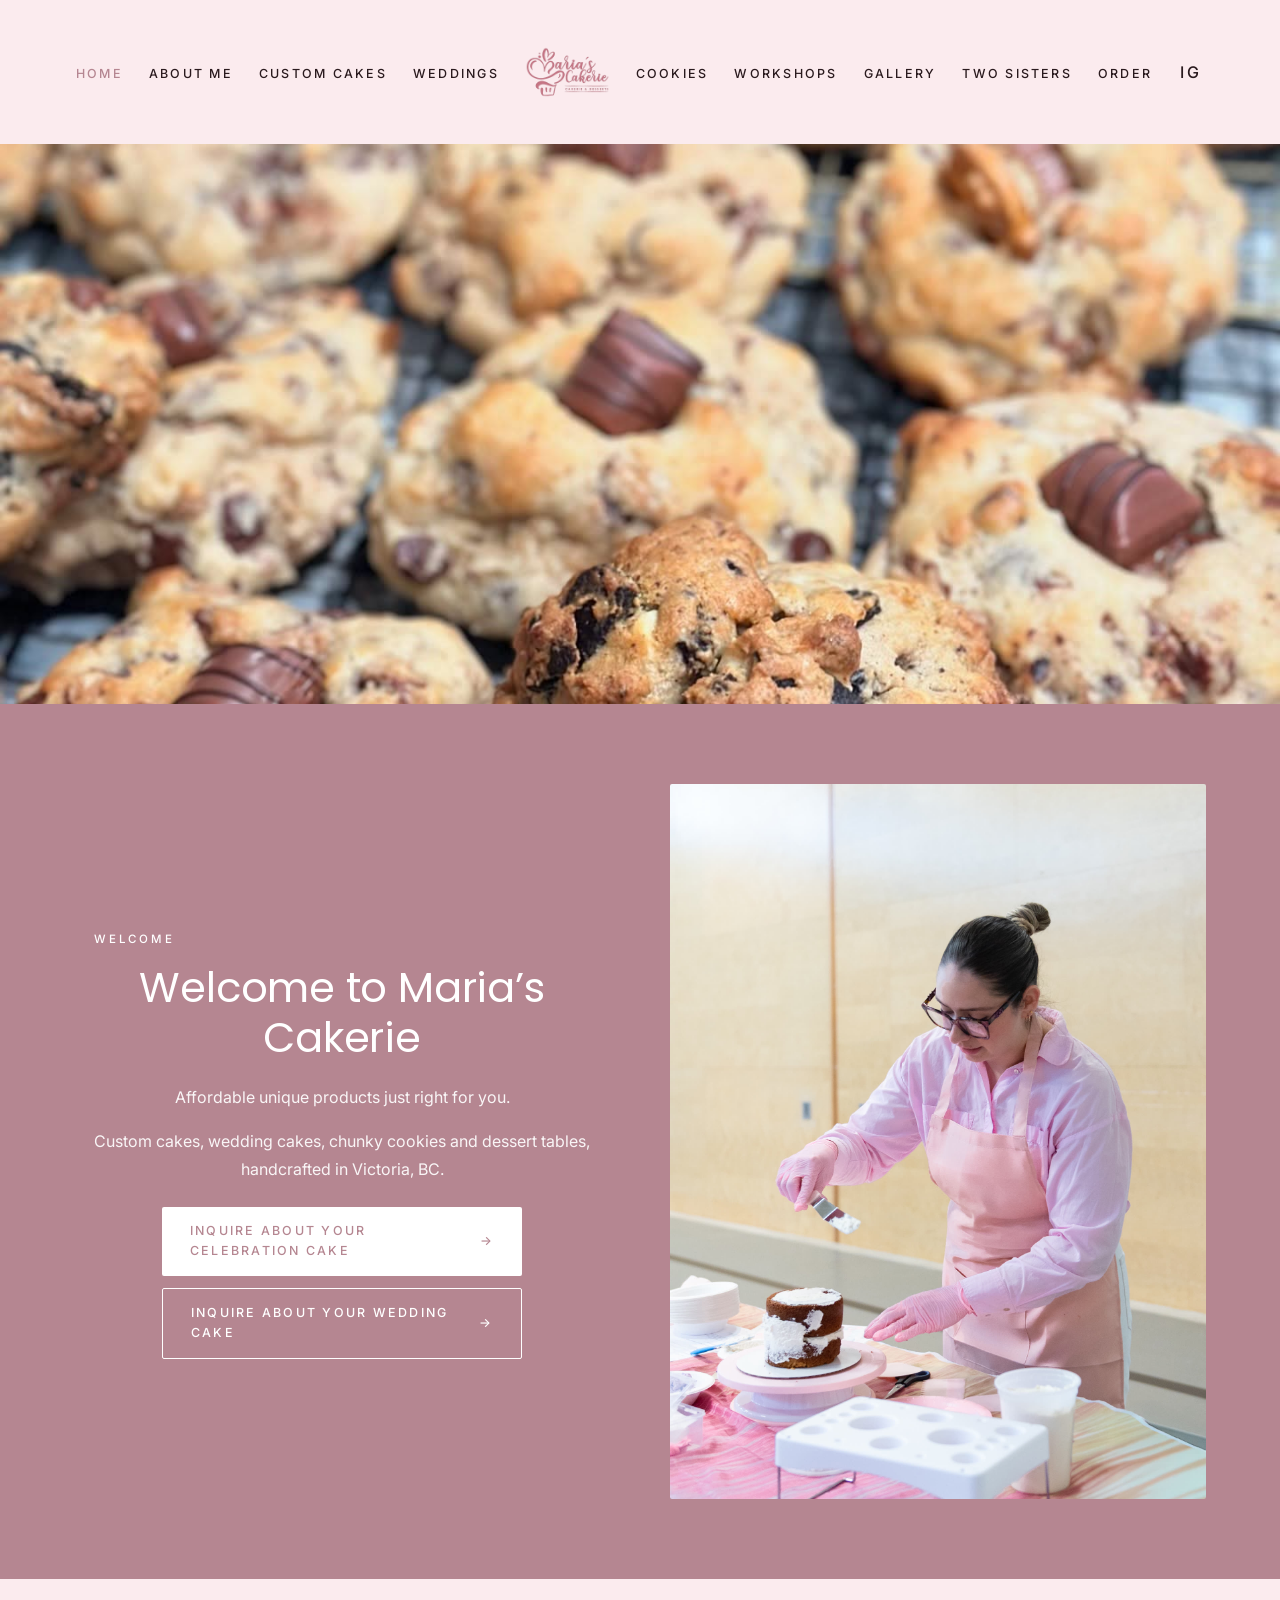
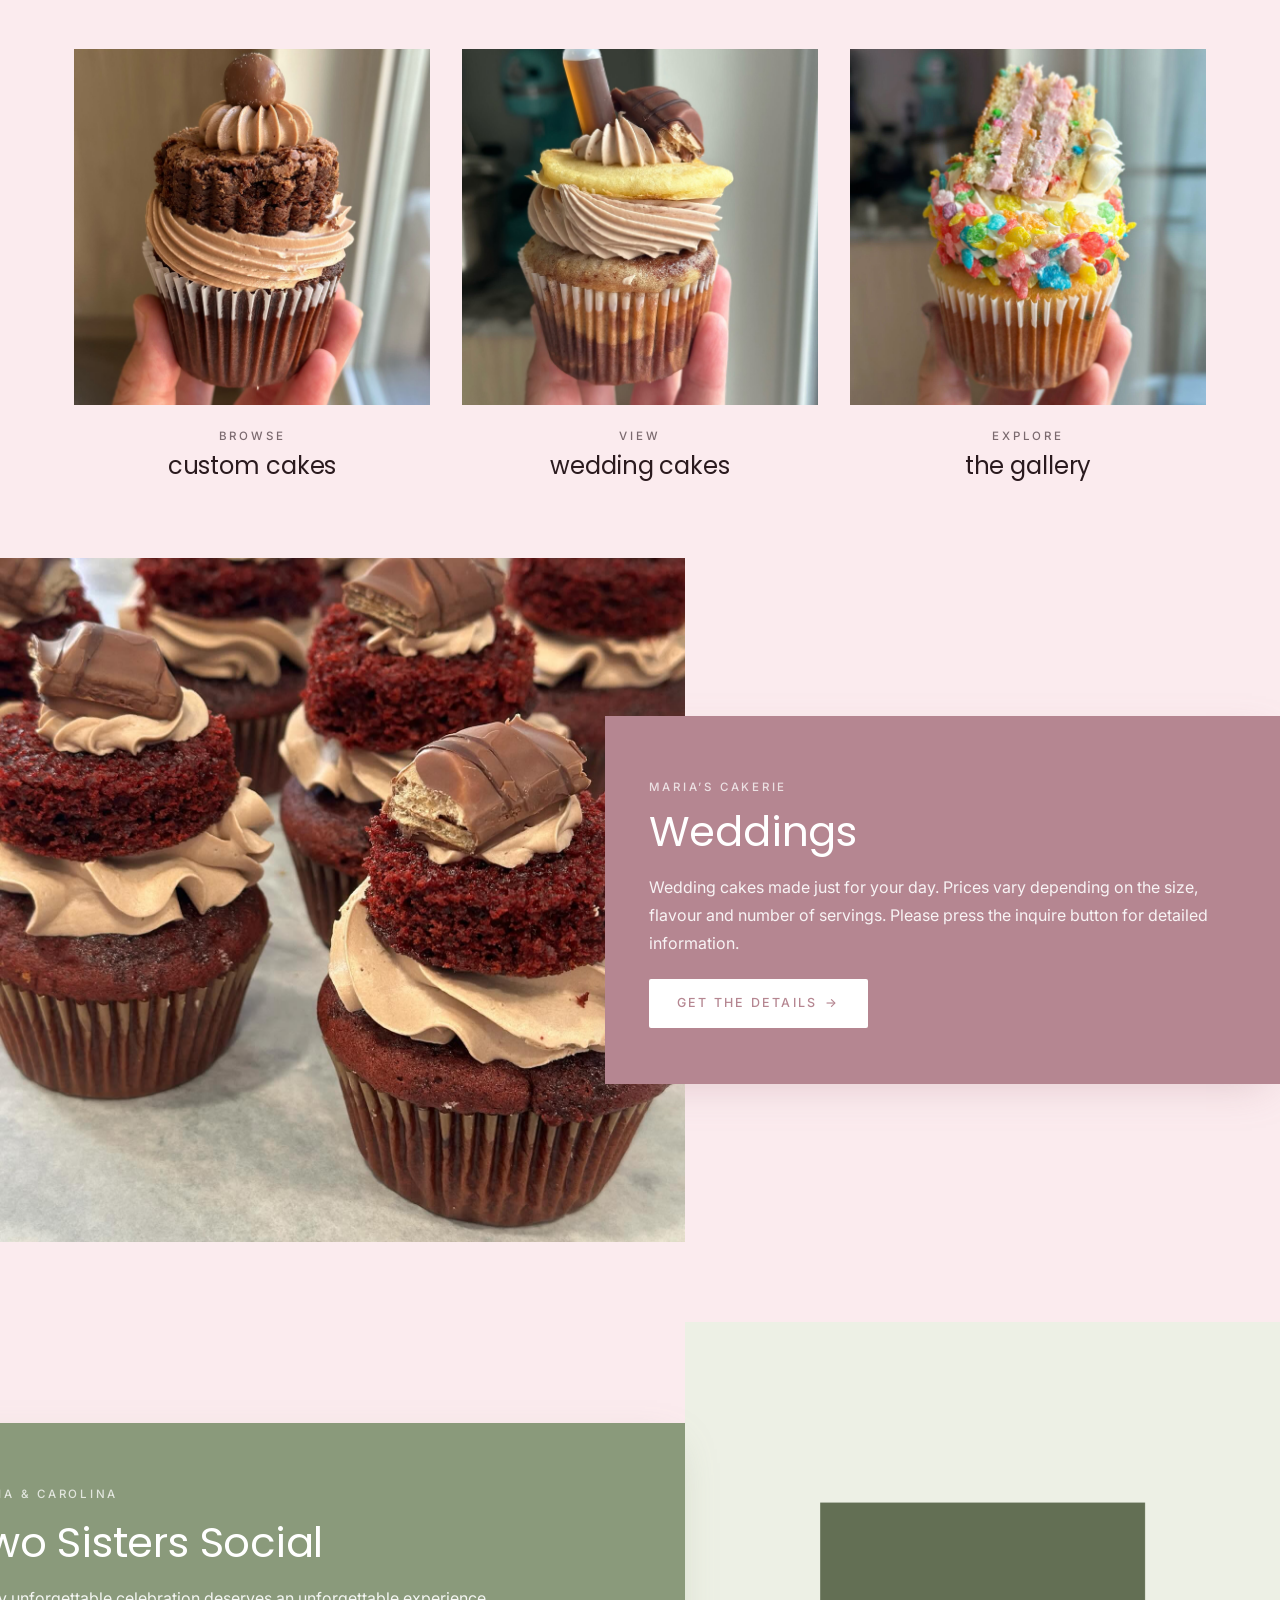
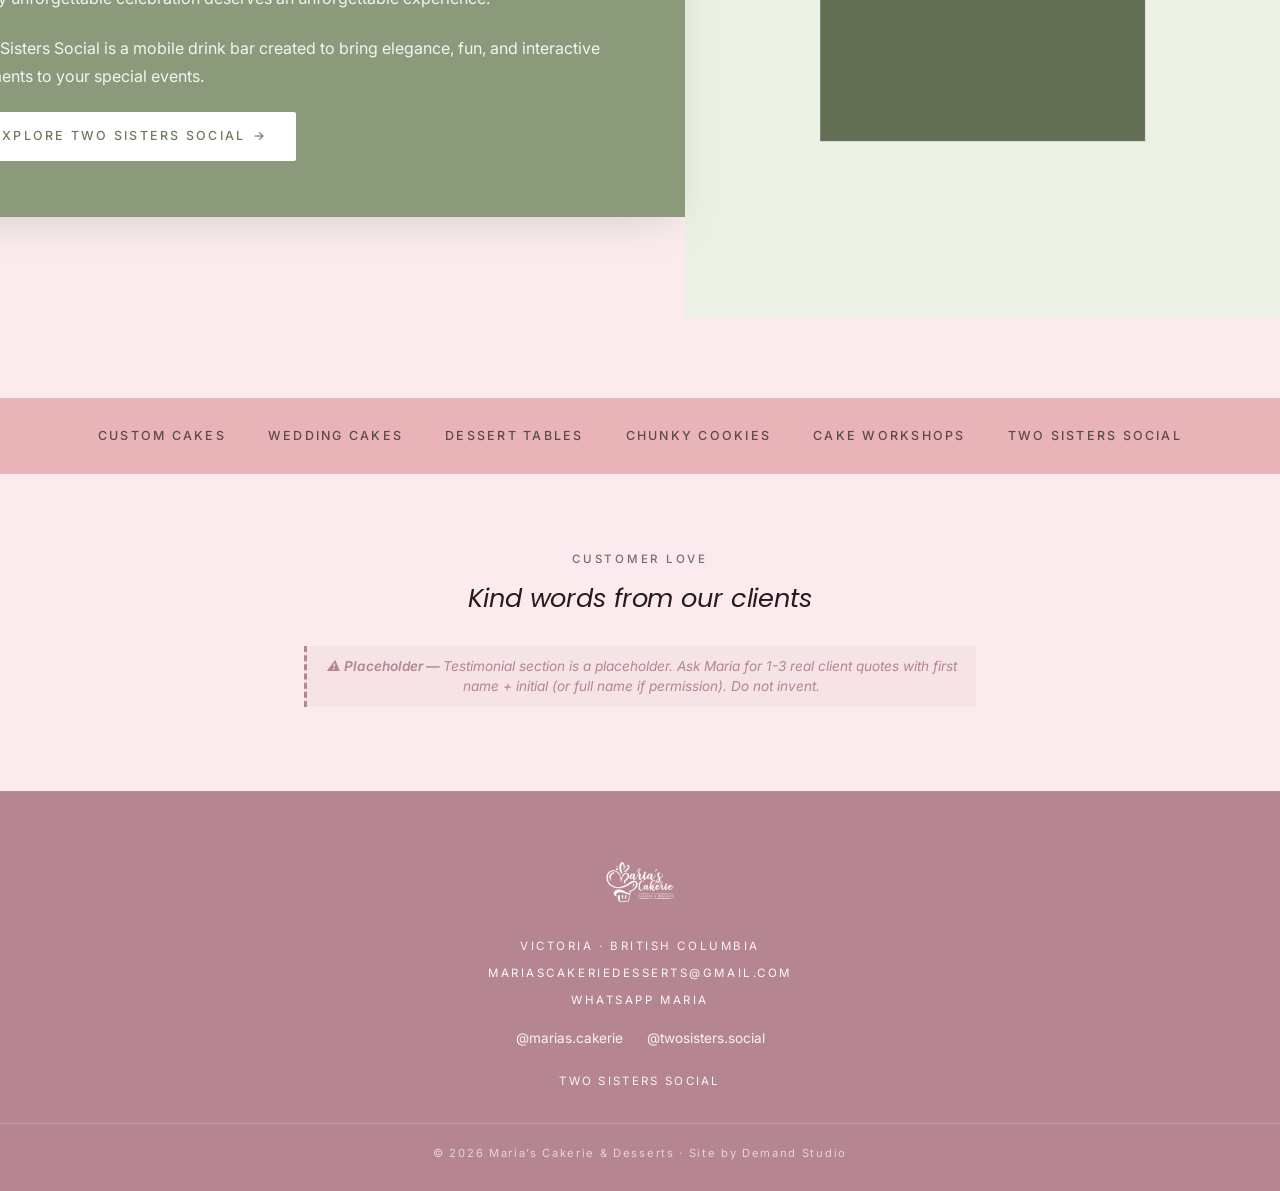
==== commit 2b2e9ad6: "v6 — 24 real cake photos placed, bigger header logo (104px desktop, 68px mobile), gallery expanded t" ====
--- a/index.html
+++ b/index.html
@@ -38,7 +38,7 @@
 </nav>
 </div>
 </header>
-<div class="hero-image" style="background-image:url('assets/photos/dsc7129.shrunk.jpg')"></div>
+<div class="hero-image" style="background-image:url('assets/photos/cake01.jpg')"></div>
 
 <div class="rose-block">
 <div class="wrap">
@@ -62,17 +62,17 @@
 <div class="wrap">
 <div class="cat-grid">
 <a href="custom-cakes.html" class="cat-item">
-<div class="cat-photo"><img src="assets/photos/dsc7210.shrunk.jpg" alt="Custom cakes"></div>
+<div class="cat-photo"><img src="assets/photos/cake02.jpg" alt="Custom cakes"></div>
 <span class="eyebrow">Browse</span>
 <h3>custom cakes</h3>
 </a>
 <a href="wedding-cakes.html" class="cat-item">
-<div class="cat-photo"><img src="assets/photos/dsc7147.shrunk.jpg" alt="Wedding cakes"></div>
+<div class="cat-photo"><img src="assets/photos/cake03.jpg" alt="Wedding cakes"></div>
 <span class="eyebrow">View</span>
 <h3>wedding cakes</h3>
 </a>
 <a href="gallery.html" class="cat-item">
-<div class="cat-photo"><img src="assets/photos/dsc7154.shrunk.jpg" alt="Gallery"></div>
+<div class="cat-photo"><img src="assets/photos/cake04.jpg" alt="Gallery"></div>
 <span class="eyebrow">Explore</span>
 <h3>the gallery</h3>
 </a>
@@ -82,7 +82,7 @@
 
 <div class="feature-split">
 <div class="fs-inner">
-<div class="fs-photo"><img src="assets/photos/dsc7150.shrunk.jpg" alt="Wedding cake"></div>
+<div class="fs-photo"><img src="assets/photos/cake05.jpg" alt="Wedding cake"></div>
 <div class="fs-card">
 <span class="eyebrow">Maria&rsquo;s Cakerie</span>
 <h2>Weddings</h2>
@@ -92,7 +92,6 @@
 </div>
 </div>
 
-<!-- Two Sisters Social sister-brand teaser (sage accent to signal distinct sub-brand) -->
 <div class="ts-teaser">
 <div class="fs-inner">
 <div class="fs-card">
--- a/styles.css
+++ b/styles.css
@@ -38,7 +38,7 @@
 header{background:var(--very-soft-pink);padding:20px 0;position:sticky;top:0;z-index:100}
 header .wrap.hdr{display:grid;grid-template-columns:1fr auto 1fr;align-items:center;gap:24px}
 .brand{display:flex;justify-content:center;text-decoration:none;line-height:1}
-.brand img{height:56px;width:auto;object-fit:contain}
+.brand img{height:104px;width:auto;object-fit:contain}
 nav.nav-left ul,nav.nav-right ul{list-style:none;display:flex;align-items:center;gap:22px;margin:0}
 nav.nav-left ul{justify-content:flex-end}
 nav.nav-right ul{justify-content:flex-start}
@@ -231,7 +231,7 @@
   nav.nav-left.mobile-open,nav.nav-right.mobile-open{display:block;position:absolute;top:100%;left:0;right:0;background:var(--very-soft-pink);border-top:1px solid var(--line);padding:16px 24px;z-index:99;box-shadow:0 8px 22px -8px rgba(0,0,0,.15)}
   nav.nav-left ul,nav.nav-right ul{flex-direction:column;gap:14px;align-items:flex-start;justify-content:flex-start}
   .brand{justify-content:flex-start}
-  .brand img{height:44px}
+  .brand img{height:68px}
   .nav-toggle{display:block;justify-self:end}
   .rose-block .wrap,.contact-grid{grid-template-columns:1fr;gap:40px}
   .feature-split .fs-inner,.feature-split.reverse .fs-inner,.ts-teaser .fs-inner{grid-template-columns:1fr;gap:0}
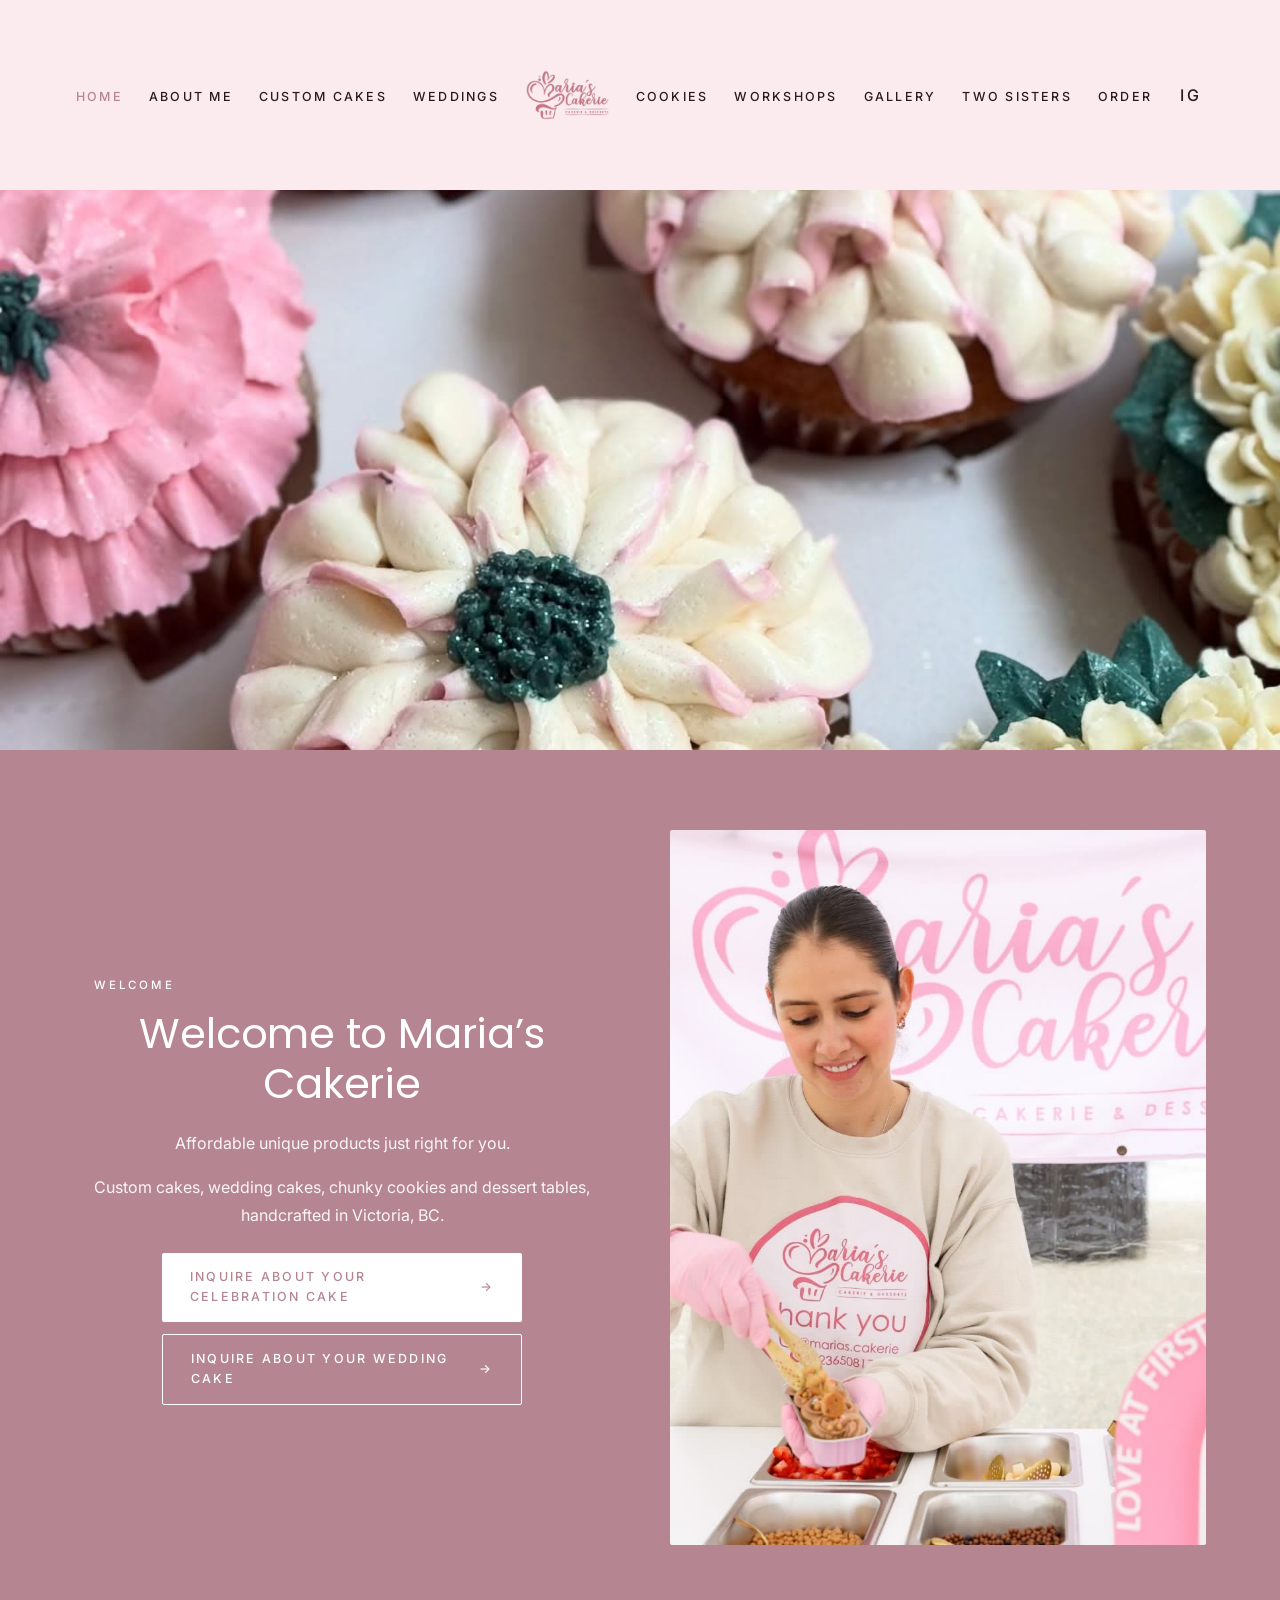
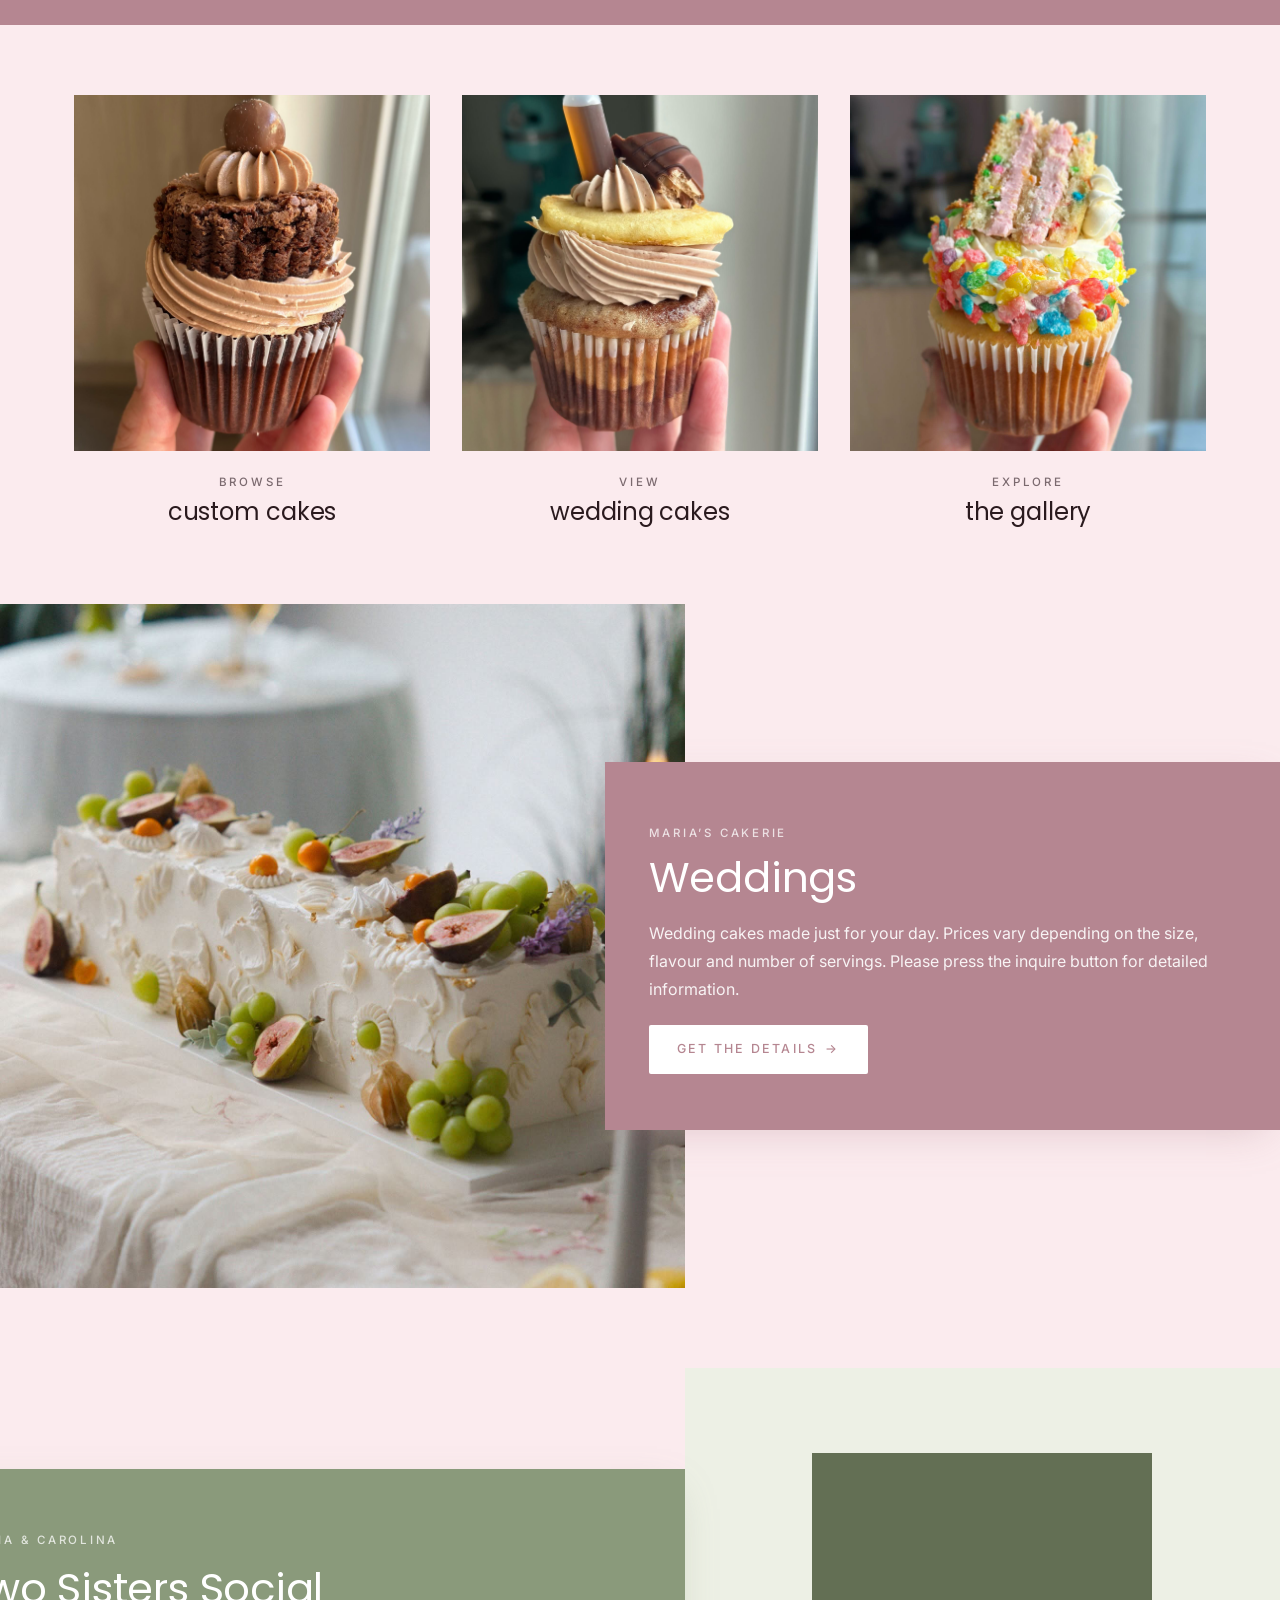
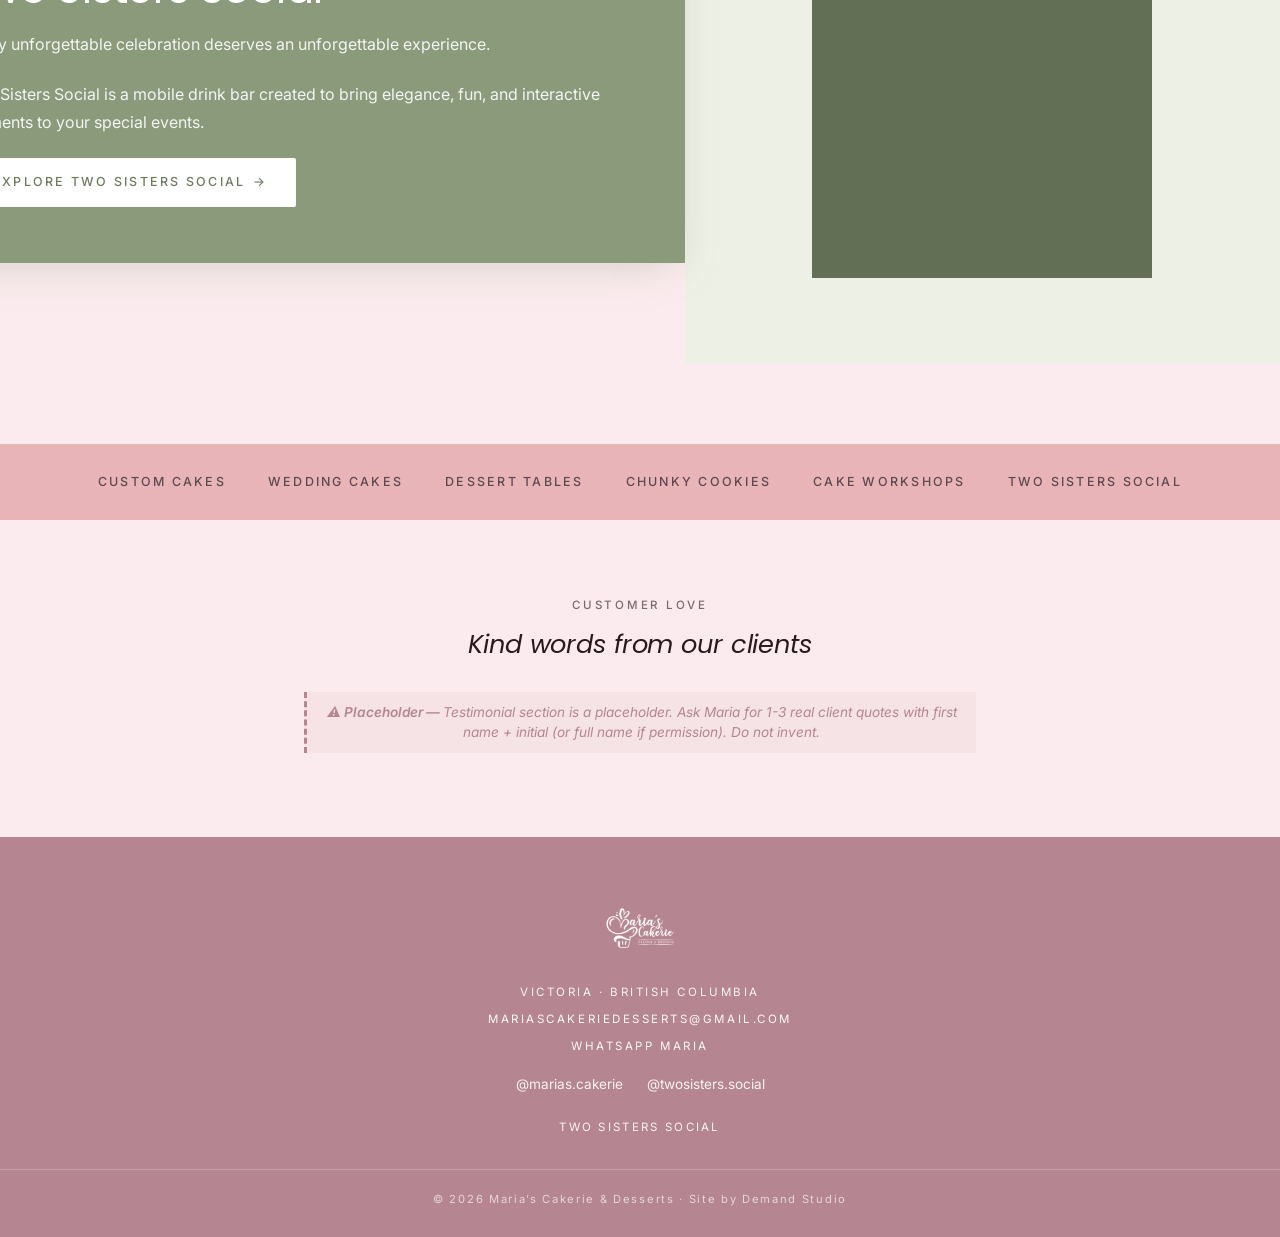
==== commit a87942c3: "v7 — Julie's photo mappings applied: cake11 home hero, cake16 baker portrait, cake19 custom hero, ca" ====
--- a/index.html
+++ b/index.html
@@ -38,7 +38,7 @@
 </nav>
 </div>
 </header>
-<div class="hero-image" style="background-image:url('assets/photos/cake01.jpg')"></div>
+<div class="hero-image" style="background-image:url('assets/photos/cake11.jpg')"></div>
 
 <div class="rose-block">
 <div class="wrap">
@@ -53,7 +53,7 @@
 </div>
 </div>
 <div class="rose-block-photo">
-<img src="assets/photos/dsc7116.shrunk.jpg" alt="Maria decorating a cake">
+<img src="assets/photos/cake16.jpg" alt="Maria">
 </div>
 </div>
 </div>
@@ -82,7 +82,7 @@
 
 <div class="feature-split">
 <div class="fs-inner">
-<div class="fs-photo"><img src="assets/photos/cake05.jpg" alt="Wedding cake"></div>
+<div class="fs-photo"><img src="assets/photos/cake10.jpg" alt="Wedding cake"></div>
 <div class="fs-card">
 <span class="eyebrow">Maria&rsquo;s Cakerie</span>
 <h2>Weddings</h2>
@@ -101,7 +101,7 @@
 <p>Two Sisters Social is a mobile drink bar created to bring elegance, fun, and interactive moments to your special events.</p>
 <a href="two-sisters.html" class="btn">Explore Two Sisters Social</a>
 </div>
-<div class="fs-photo"><img src="assets/icons/cocktails.png" alt="Two Sisters Social cocktails"></div>
+<div class="fs-photo"><img src="assets/photos/cake23.jpg" alt="Two Sisters Social mobile bar"></div>
 </div>
 </div>
 
--- a/styles.css
+++ b/styles.css
@@ -38,7 +38,7 @@
 header{background:var(--very-soft-pink);padding:20px 0;position:sticky;top:0;z-index:100}
 header .wrap.hdr{display:grid;grid-template-columns:1fr auto 1fr;align-items:center;gap:24px}
 .brand{display:flex;justify-content:center;text-decoration:none;line-height:1}
-.brand img{height:104px;width:auto;object-fit:contain}
+.brand img{height:150px;width:auto;object-fit:contain}
 nav.nav-left ul,nav.nav-right ul{list-style:none;display:flex;align-items:center;gap:22px;margin:0}
 nav.nav-left ul{justify-content:flex-end}
 nav.nav-right ul{justify-content:flex-start}
@@ -231,7 +231,7 @@
   nav.nav-left.mobile-open,nav.nav-right.mobile-open{display:block;position:absolute;top:100%;left:0;right:0;background:var(--very-soft-pink);border-top:1px solid var(--line);padding:16px 24px;z-index:99;box-shadow:0 8px 22px -8px rgba(0,0,0,.15)}
   nav.nav-left ul,nav.nav-right ul{flex-direction:column;gap:14px;align-items:flex-start;justify-content:flex-start}
   .brand{justify-content:flex-start}
-  .brand img{height:68px}
+  .brand img{height:100px}
   .nav-toggle{display:block;justify-self:end}
   .rose-block .wrap,.contact-grid{grid-template-columns:1fr;gap:40px}
   .feature-split .fs-inner,.feature-split.reverse .fs-inner,.ts-teaser .fs-inner{grid-template-columns:1fr;gap:0}
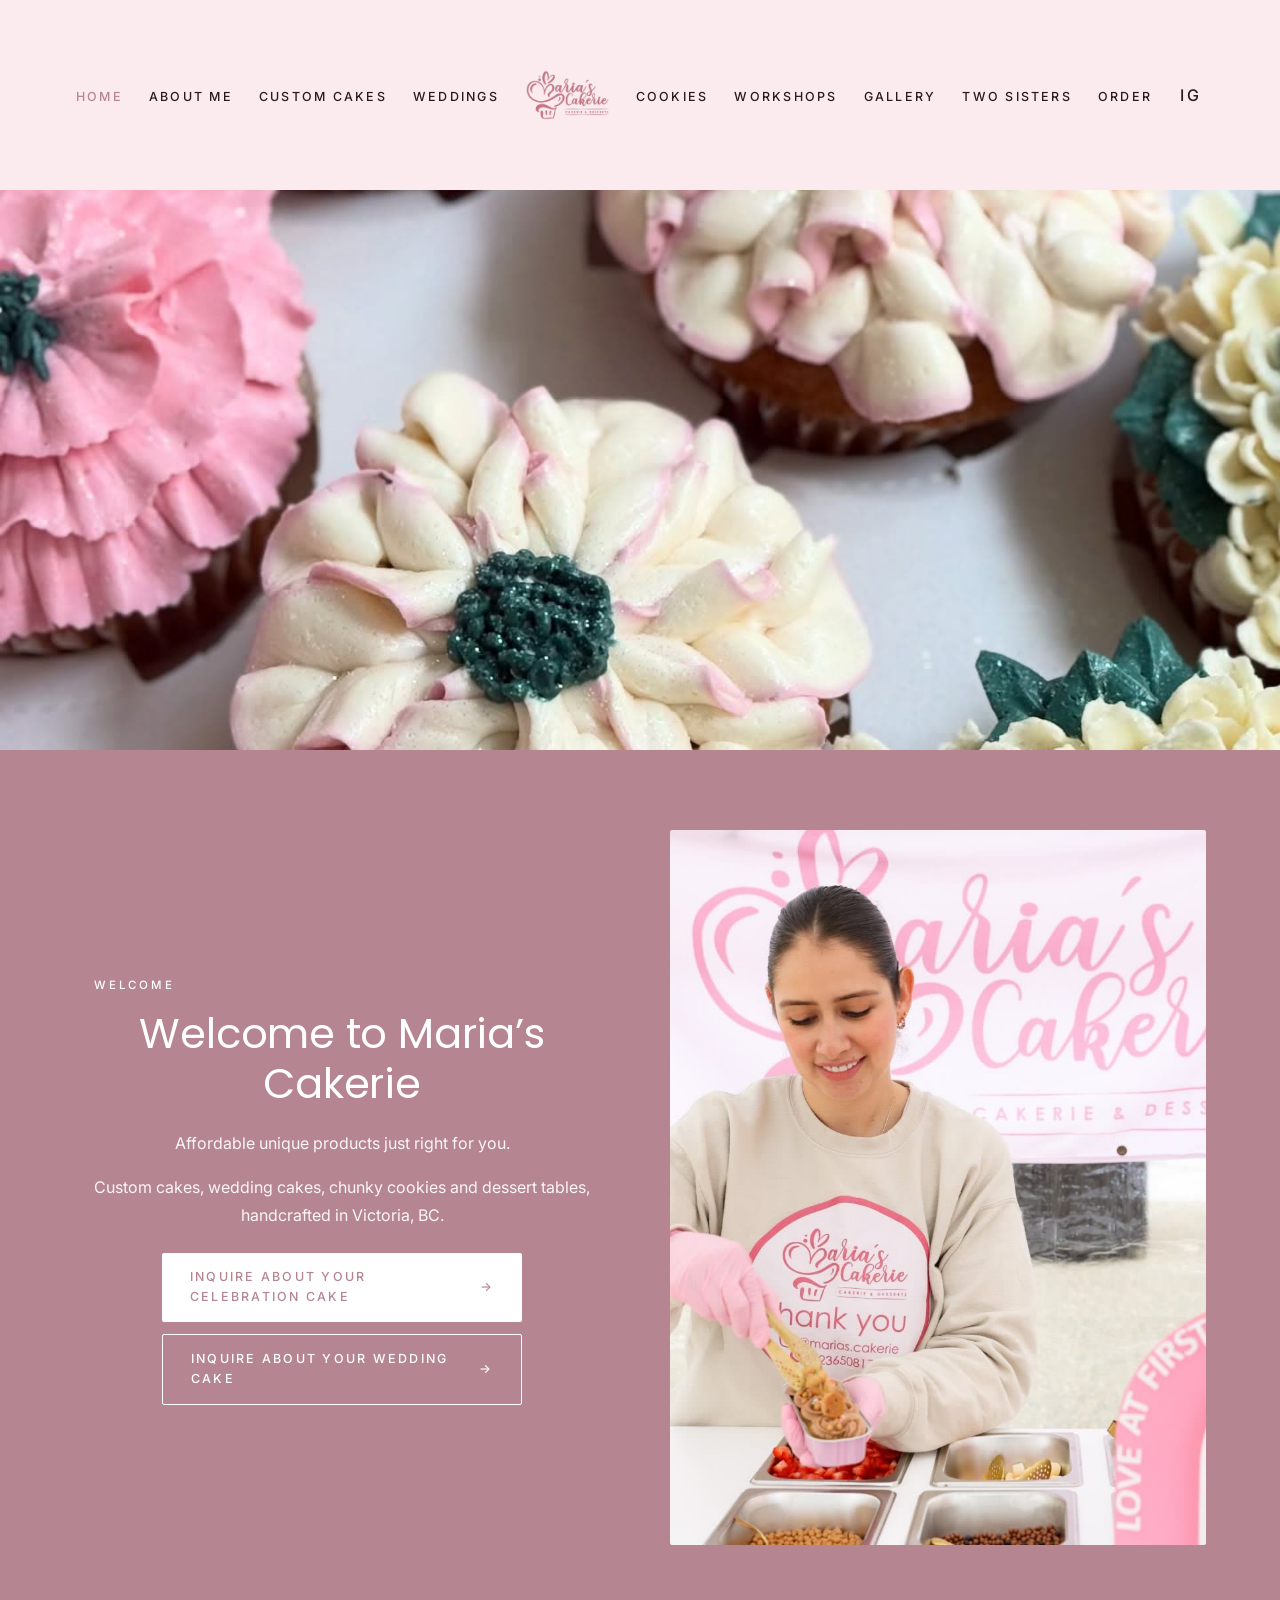
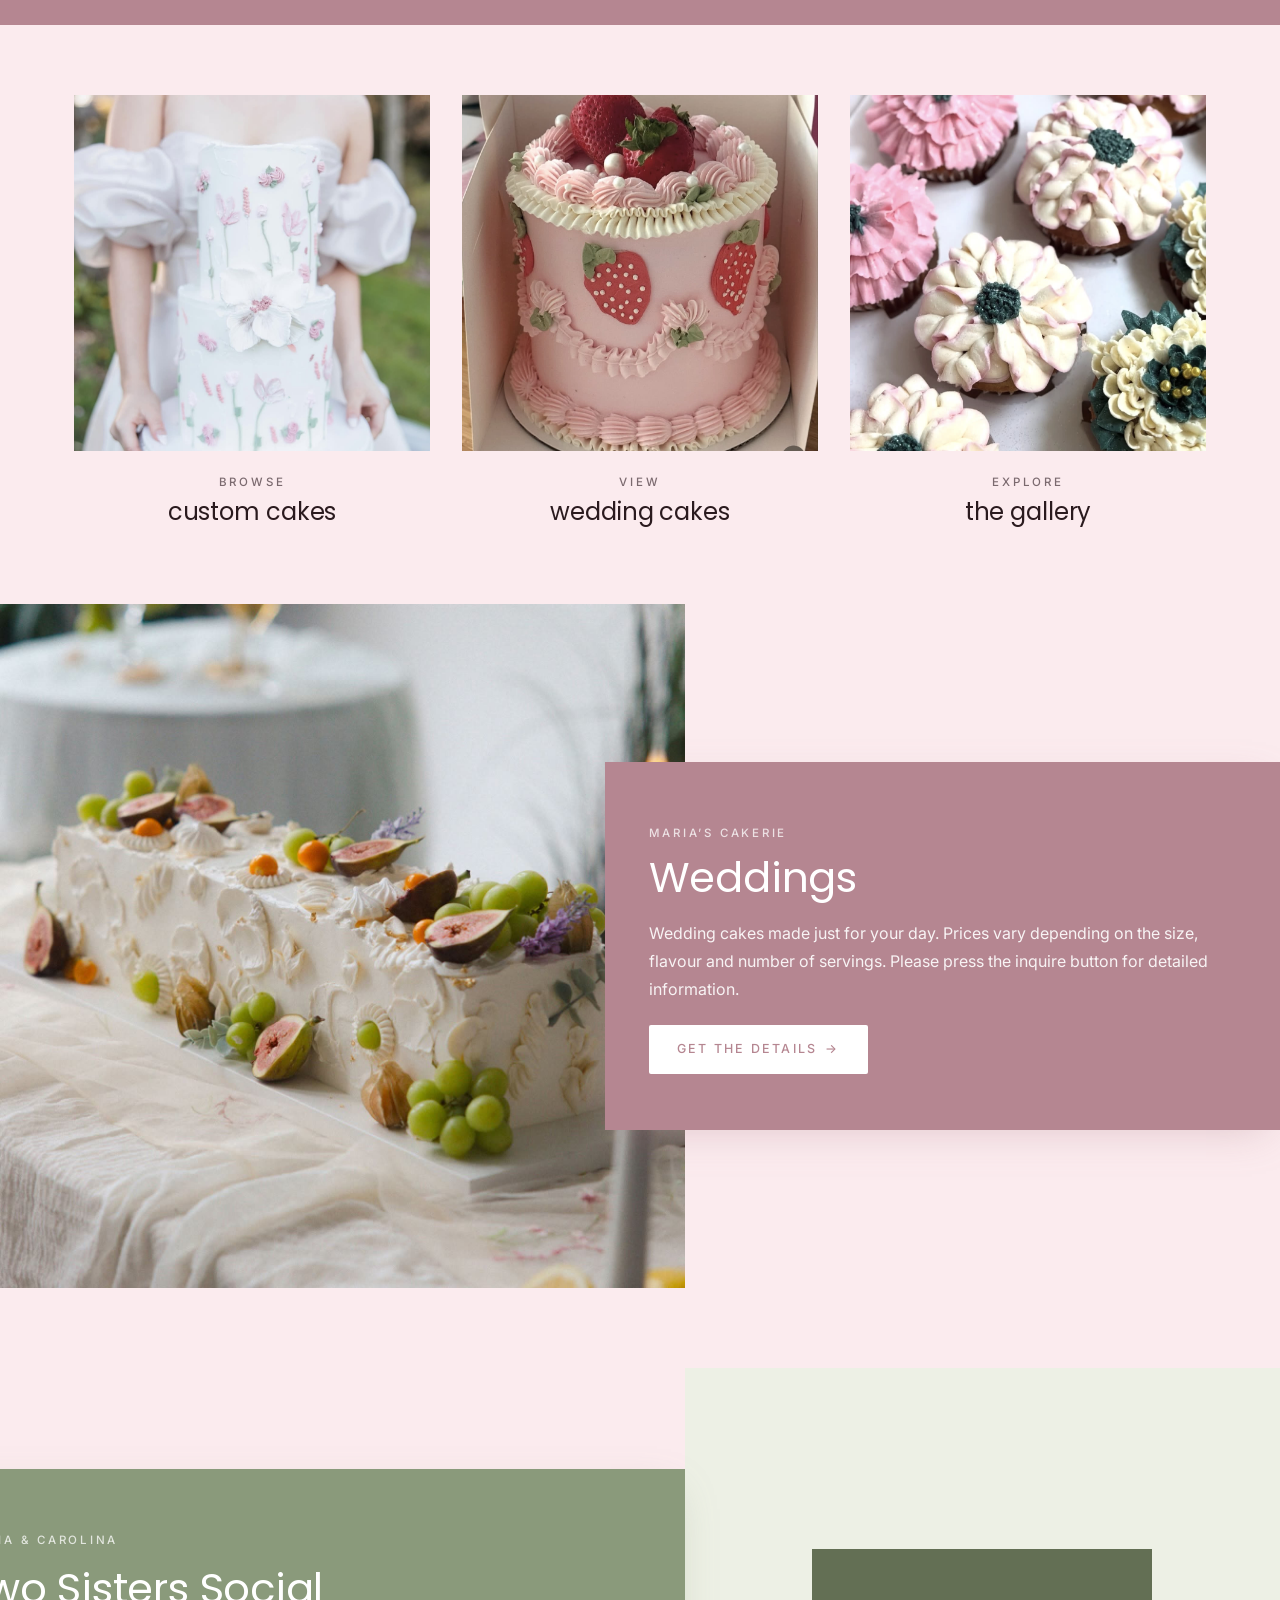
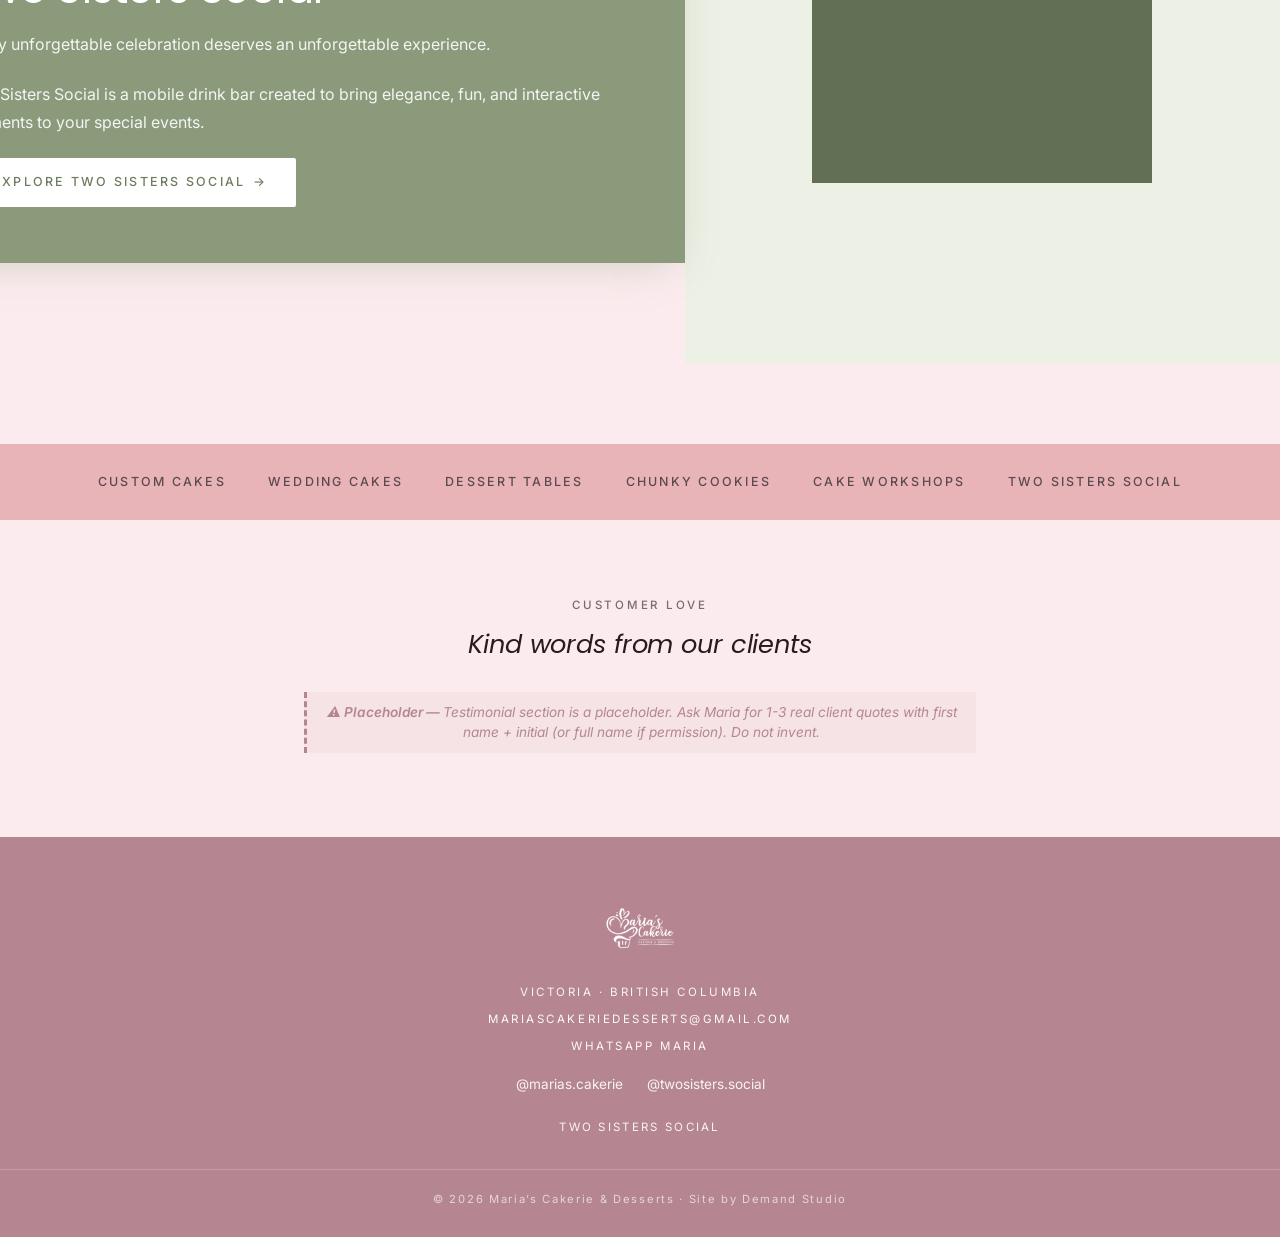
==== commit 588359bc: "Home: swap category grid to Julie's 4 photos + cocktails on TS teaser - Custom Cakes card -> img_123" ====
--- a/index.html
+++ b/index.html
@@ -62,17 +62,17 @@
 <div class="wrap">
 <div class="cat-grid">
 <a href="custom-cakes.html" class="cat-item">
-<div class="cat-photo"><img src="assets/photos/cake02.jpg" alt="Custom cakes"></div>
+<div class="cat-photo"><img src="assets/photos/img_1232.jpg" alt="Custom cakes"></div>
 <span class="eyebrow">Browse</span>
 <h3>custom cakes</h3>
 </a>
 <a href="wedding-cakes.html" class="cat-item">
-<div class="cat-photo"><img src="assets/photos/cake03.jpg" alt="Wedding cakes"></div>
+<div class="cat-photo"><img src="assets/photos/img_1234.jpg" alt="Wedding cakes"></div>
 <span class="eyebrow">View</span>
 <h3>wedding cakes</h3>
 </a>
 <a href="gallery.html" class="cat-item">
-<div class="cat-photo"><img src="assets/photos/cake04.jpg" alt="Gallery"></div>
+<div class="cat-photo"><img src="assets/photos/img_1235.jpg" alt="Gallery"></div>
 <span class="eyebrow">Explore</span>
 <h3>the gallery</h3>
 </a>
@@ -101,7 +101,7 @@
 <p>Two Sisters Social is a mobile drink bar created to bring elegance, fun, and interactive moments to your special events.</p>
 <a href="two-sisters.html" class="btn">Explore Two Sisters Social</a>
 </div>
-<div class="fs-photo"><img src="assets/photos/cake23.jpg" alt="Two Sisters Social mobile bar"></div>
+<div class="fs-photo"><img src="assets/photos/img_1236.jpg" alt="Two Sisters Social mobile bar"></div>
 </div>
 </div>
 
